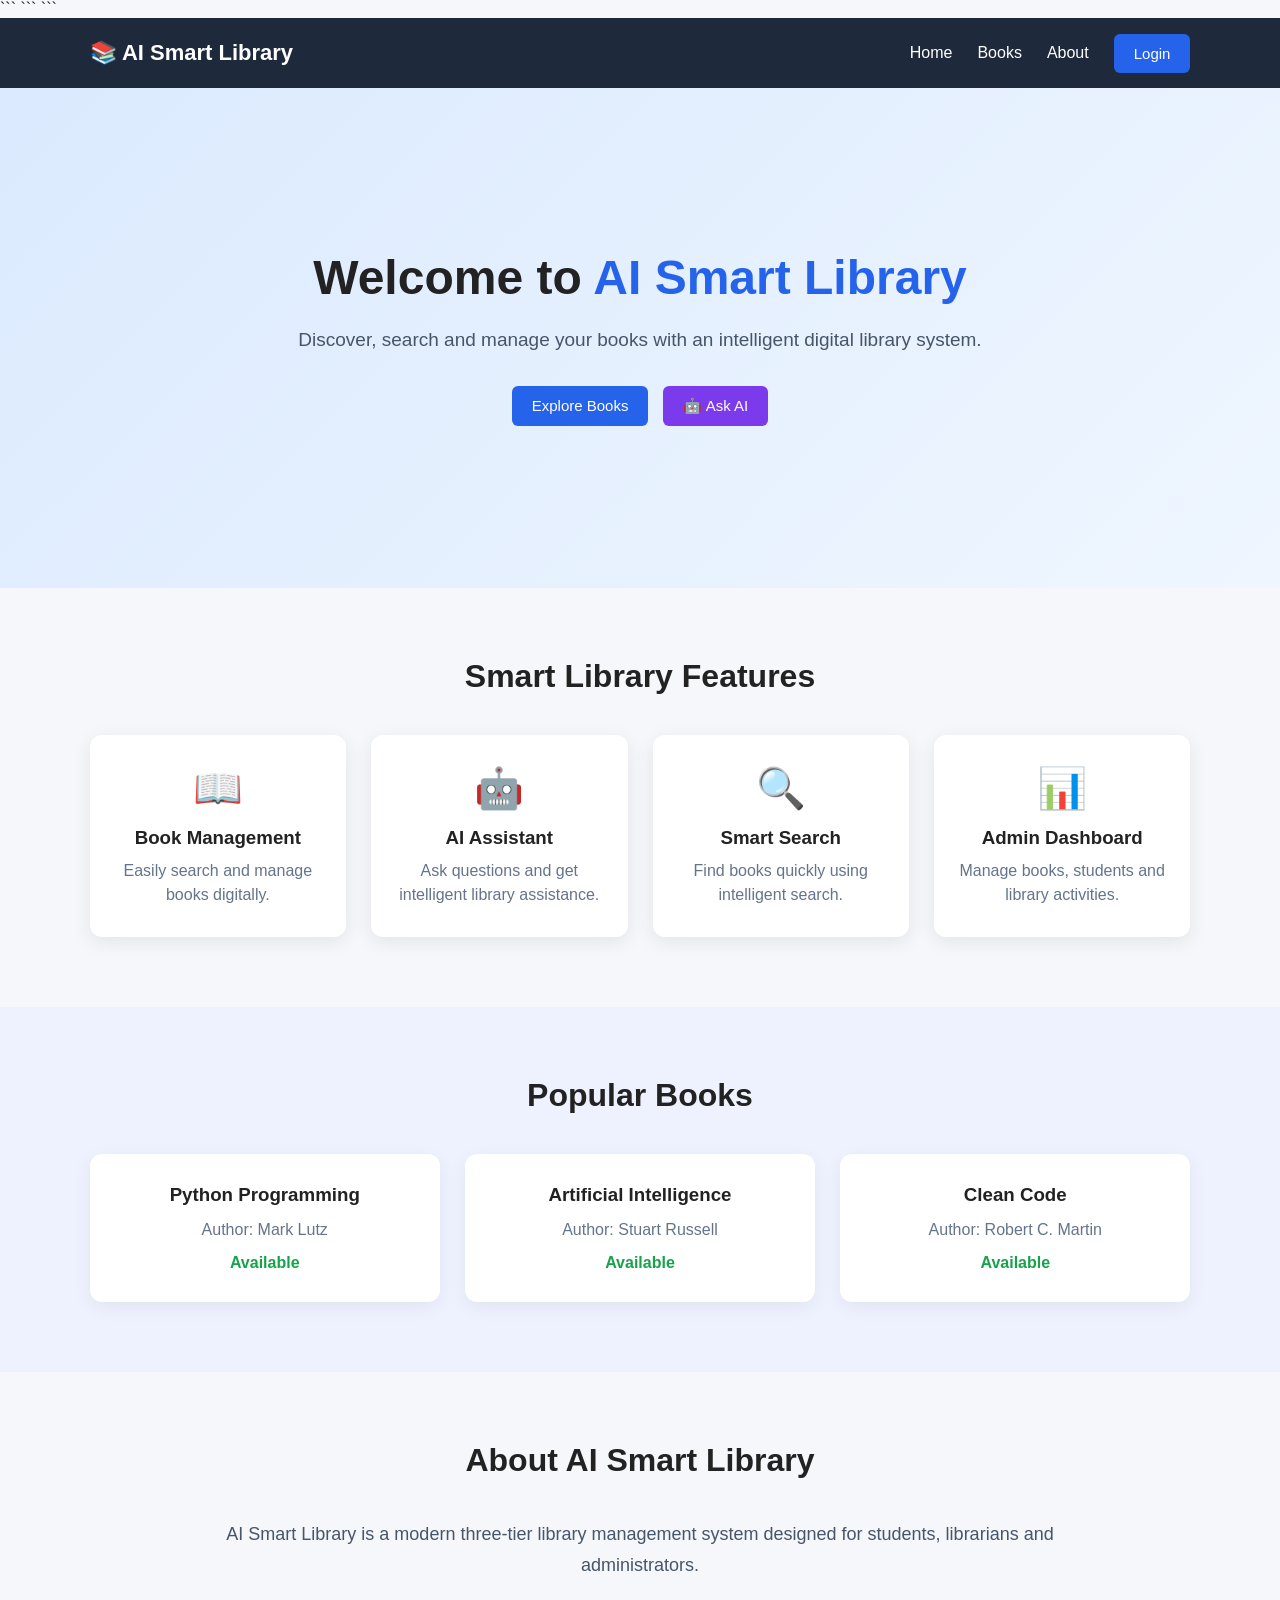
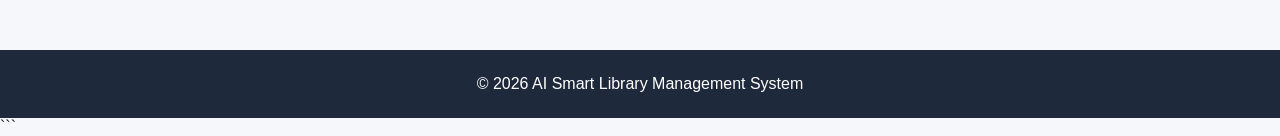
==== frontend/index.html @ b04b6ca3 "frontend code push first phase" ====
<!DOCTYPE html>

<html lang="en">
<head>
    <meta charset="UTF-8">
    <meta name="viewport" content="width=device-width, initial-scale=1.0">

```
<title>AI Smart Library</title>

<link rel="stylesheet" href="css/style.css">
```

</head>

<body>

```
<!-- Navigation -->
<header class="navbar">
    <div class="logo">
        📚 AI Smart Library
    </div>

    <nav>
        <a href="#home">Home</a>
        <a href="#books">Books</a>
        <a href="#about">About</a>
        <button onclick="openLogin()">Login</button>
    </nav>
</header>


<!-- Hero Section -->
<section id="home" class="hero">

    <div class="hero-content">

        <h1>
            Welcome to <span>AI Smart Library</span>
        </h1>

        <p>
            Discover, search and manage your books with
            an intelligent digital library system.
        </p>

        <div class="hero-buttons">
            <button onclick="exploreBooks()">
                Explore Books
            </button>

            <button class="ai-button" onclick="openChatbot()">
                🤖 Ask AI
            </button>
        </div>

    </div>

</section>


<!-- Features -->
<section class="features">

    <h2>Smart Library Features</h2>

    <div class="feature-container">

        <div class="feature-card">
            <div class="icon">📖</div>
            <h3>Book Management</h3>
            <p>
                Easily search and manage books digitally.
            </p>
        </div>

        <div class="feature-card">
            <div class="icon">🤖</div>
            <h3>AI Assistant</h3>
            <p>
                Ask questions and get intelligent library assistance.
            </p>
        </div>

        <div class="feature-card">
            <div class="icon">🔍</div>
            <h3>Smart Search</h3>
            <p>
                Find books quickly using intelligent search.
            </p>
        </div>

        <div class="feature-card">
            <div class="icon">📊</div>
            <h3>Admin Dashboard</h3>
            <p>
                Manage books, students and library activities.
            </p>
        </div>

    </div>

</section>


<!-- Books -->
<section id="books" class="books">

    <h2>Popular Books</h2>

    <div class="book-container">

        <div class="book-card">
            <h3>Python Programming</h3>
            <p>Author: Mark Lutz</p>
            <span>Available</span>
        </div>

        <div class="book-card">
            <h3>Artificial Intelligence</h3>
            <p>Author: Stuart Russell</p>
            <span>Available</span>
        </div>

        <div class="book-card">
            <h3>Clean Code</h3>
            <p>Author: Robert C. Martin</p>
            <span>Available</span>
        </div>

    </div>

</section>


<!-- About -->
<section id="about" class="about">

    <h2>About AI Smart Library</h2>

    <p>
        AI Smart Library is a modern three-tier library
        management system designed for students, librarians
        and administrators.
    </p>

</section>


<!-- Login Modal -->
<div id="loginModal" class="modal">

    <div class="modal-content">

        <span class="close" onclick="closeLogin()">×</span>

        <h2>Login</h2>

        <input
            type="email"
            placeholder="Email"
            id="email"
        >

        <input
            type="password"
            placeholder="Password"
            id="password"
        >

        <button onclick="login()">
            Login
        </button>

    </div>

</div>


<!-- AI Chatbot -->
<div id="chatbot" class="chatbot">

    <div class="chat-header">
        🤖 AI Library Assistant
        <span onclick="closeChatbot()">×</span>
    </div>

    <div id="chatMessages" class="chat-messages">

        <div class="bot-message">
            Hello! 👋 I'm your AI Library Assistant.
            How can I help you?
        </div>

    </div>

    <div class="chat-input">

        <input
            type="text"
            id="chatInput"
            placeholder="Ask something..."
        >

        <button onclick="sendMessage()">
            Send
        </button>

    </div>

</div>


<footer>
    <p>
        © 2026 AI Smart Library Management System
    </p>
</footer>


<script src="js/script.js"></script>
```

</body>
</html>
---- frontend/css/style.css ----
* {
  margin: 0;
  padding: 0;
  box-sizing: border-box;
  }

body {
font-family: Arial, sans-serif;
background: #f5f7fb;
color: #222;
}

/* ==============================
NAVBAR
============================== */

.navbar {
height: 70px;
display: flex;
justify-content: space-between;
align-items: center;
padding: 0 7%;
background: #1e293b;
color: white;
}

.logo {
font-size: 22px;
font-weight: bold;
}

.navbar nav {
display: flex;
align-items: center;
gap: 25px;
}

.navbar a {
color: white;
text-decoration: none;
transition: 0.3s;
}

.navbar a:hover {
color: #93c5fd;
}

/* ==============================
BUTTONS
============================== */

button {
border: none;
padding: 11px 20px;
border-radius: 6px;
cursor: pointer;
background: #2563eb;
color: white;
font-size: 15px;
transition: 0.3s;
}

button:hover {
opacity: 0.85;
transform: translateY(-1px);
}

/* ==============================
HERO SECTION
============================== */

.hero {
min-height: 500px;
display: flex;
justify-content: center;
align-items: center;
text-align: center;
padding: 50px;
background: linear-gradient(
135deg,
#dbeafe,
#eff6ff
);
}

.hero-content {
max-width: 800px;
}

.hero h1 {
font-size: 48px;
margin-bottom: 20px;
}

.hero h1 span {
color: #2563eb;
}

.hero p {
font-size: 19px;
line-height: 1.6;
margin-bottom: 30px;
color: #475569;
}

.hero-buttons {
display: flex;
justify-content: center;
gap: 15px;
}

.ai-button {
background: #7c3aed;
}

/* ==============================
FEATURES SECTION
============================== */

.features {
padding: 70px 7%;
text-align: center;
}

.features h2,
.books h2,
.about h2 {
font-size: 32px;
margin-bottom: 40px;
}

.feature-container {
display: grid;
grid-template-columns: repeat(4, 1fr);
gap: 25px;
}

.feature-card {
background: white;
padding: 30px 20px;
border-radius: 12px;
box-shadow: 0 5px 20px rgba(0, 0, 0, 0.08);
transition: 0.3s;
}

.feature-card:hover {
transform: translateY(-5px);
}

.icon {
font-size: 40px;
margin-bottom: 15px;
}

.feature-card h3 {
margin-bottom: 10px;
}

.feature-card p {
color: #64748b;
line-height: 1.5;
}

/* ==============================
BOOKS SECTION
============================== */

.books {
padding: 70px 7%;
text-align: center;
background: #eef2ff;
}

.book-container {
display: grid;
grid-template-columns: repeat(3, 1fr);
gap: 25px;
}

.book-card {
background: white;
padding: 30px;
border-radius: 12px;
box-shadow: 0 5px 20px rgba(0, 0, 0, 0.06);
transition: 0.3s;
}

.book-card:hover {
transform: translateY(-5px);
}

.book-card h3 {
margin-bottom: 10px;
}

.book-card p {
margin: 15px 0;
color: #64748b;
}

.book-card span {
color: #16a34a;
font-weight: bold;
}

/* ==============================
ABOUT SECTION
============================== */

.about {
padding: 70px 15%;
text-align: center;
}

.about p {
font-size: 18px;
line-height: 1.7;
color: #475569;
}

/* ==============================
LOGIN MODAL
============================== */

.modal {
display: none;
position: fixed;
inset: 0;
background: rgba(0, 0, 0, 0.6);
justify-content: center;
align-items: center;
z-index: 1000;
}

.modal-content {
width: 350px;
background: white;
padding: 35px;
border-radius: 12px;
text-align: center;
}

.modal-content h2 {
margin-bottom: 20px;
}

.modal-content input {
width: 100%;
padding: 12px;
margin: 10px 0;
border: 1px solid #ddd;
border-radius: 6px;
outline: none;
}

.modal-content input:focus {
border-color: #2563eb;
}

.modal-content button {
width: 100%;
margin-top: 10px;
}

.close {
float: right;
font-size: 25px;
cursor: pointer;
color: #555;
}

.close:hover {
color: #000;
}

/* ==============================
AI CHATBOT
============================== */

.chatbot {
display: none;
position: fixed;
right: 25px;
bottom: 25px;
width: 350px;
background: white;
border-radius: 12px;
box-shadow: 0 5px 30px rgba(0, 0, 0, 0.2);
overflow: hidden;
z-index: 2000;
}

.chat-header {
background: #7c3aed;
color: white;
padding: 15px;
display: flex;
justify-content: space-between;
align-items: center;
}

.chat-header span {
cursor: pointer;
font-size: 22px;
}

.chat-messages {
height: 300px;
padding: 15px;
overflow-y: auto;
}

.bot-message,
.user-message {
padding: 10px;
margin-bottom: 10px;
border-radius: 8px;
max-width: 85%;
}

.bot-message {
background: #ede9fe;
text-align: left;
}

.user-message {
background: #dbeafe;
text-align: right;
margin-left: auto;
}

.chat-input {
display: flex;
padding: 10px;
gap: 5px;
border-top: 1px solid #eee;
}

.chat-input input {
flex: 1;
padding: 10px;
border: 1px solid #ddd;
border-radius: 6px;
outline: none;
}

.chat-input input:focus {
border-color: #7c3aed;
}

.chat-input button {
padding: 10px 15px;
}

/* ==============================
FOOTER
============================== */

footer {
padding: 25px;
text-align: center;
background: #1e293b;
color: white;
}

/* ==============================
TABLET RESPONSIVE
============================== */

@media (max-width: 900px) {

```
.feature-container {
    grid-template-columns: repeat(2, 1fr);
}

.book-container {
    grid-template-columns: repeat(2, 1fr);
}

.hero h1 {
    font-size: 40px;
}
```

}

/* ==============================
MOBILE RESPONSIVE
============================== */

@media (max-width: 600px) {

```
.navbar {
    padding: 0 20px;
}

.navbar nav {
    gap: 10px;
}

.navbar nav a {
    display: none;
}

.hero {
    padding: 30px 20px;
}

.hero h1 {
    font-size: 35px;
}

.hero p {
    font-size: 16px;
}

.hero-buttons {
    flex-direction: column;
    align-items: center;
}

.hero-buttons button {
    width: 200px;
}

.feature-container {
    grid-template-columns: 1fr;
}

.book-container {
    grid-template-columns: 1fr;
}

.about {
    padding: 50px 25px;
}

.about p {
    font-size: 16px;
}

.chatbot {
    width: 90%;
    right: 5%;
    bottom: 15px;
}

.modal-content {
    width: 90%;
}
```

}
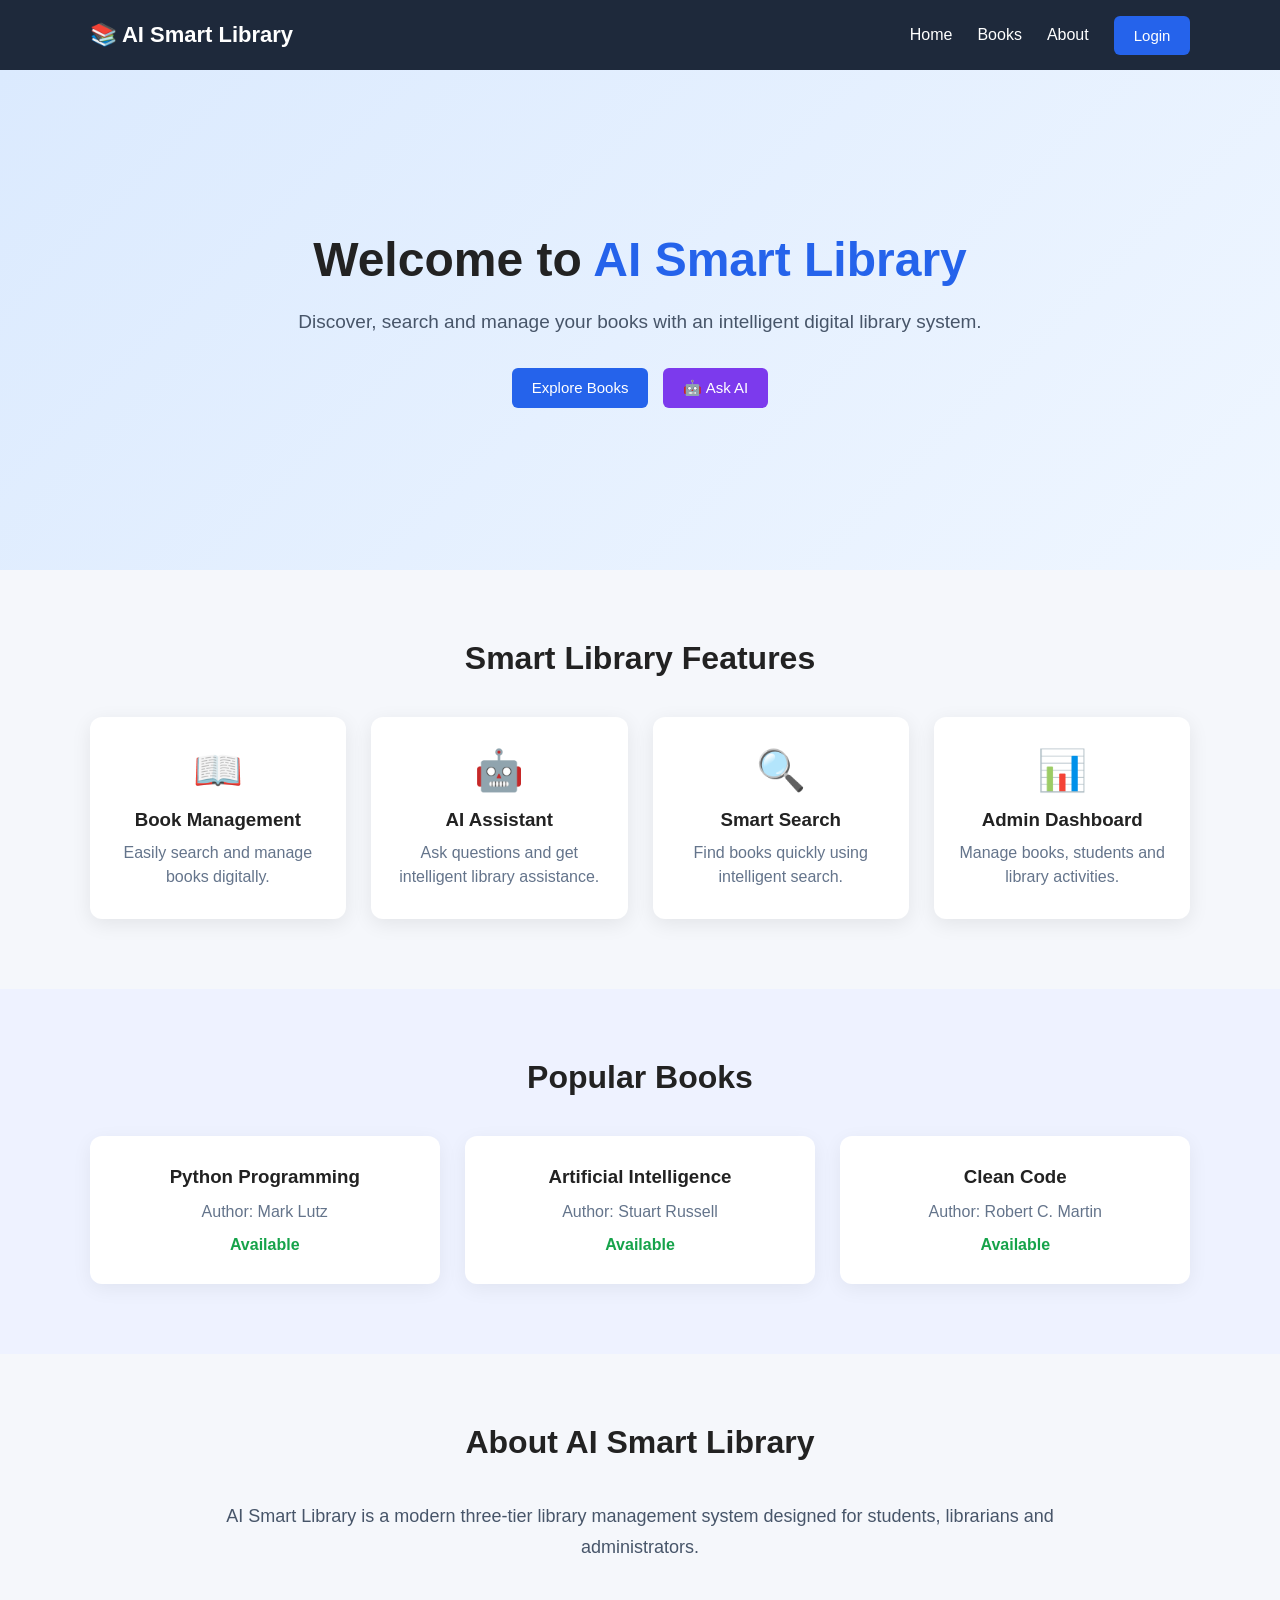
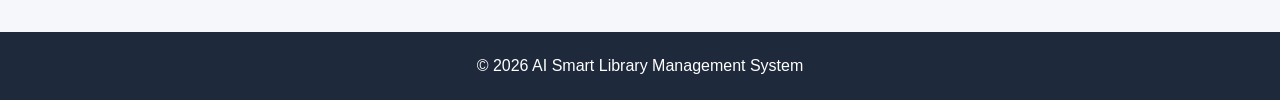
==== commit c04e24c9: "fix CI CD YAML indentation" ====
--- a/frontend/index.html
+++ b/frontend/index.html
@@ -5,17 +5,14 @@
     <meta charset="UTF-8">
     <meta name="viewport" content="width=device-width, initial-scale=1.0">
 
-```
 <title>AI Smart Library</title>
 
 <link rel="stylesheet" href="css/style.css">
-```
 
 </head>
 
 <body>
 
-```
 <!-- Navigation -->
 <header class="navbar">
     <div class="logo">
@@ -220,7 +217,6 @@
 
 
 <script src="js/script.js"></script>
-```
 
 </body>
 </html>
--- a/frontend/css/style.css
+++ b/frontend/css/style.css
@@ -369,7 +369,6 @@
 
 @media (max-width: 900px) {
 
-```
 .feature-container {
     grid-template-columns: repeat(2, 1fr);
 }
@@ -381,7 +380,6 @@
 .hero h1 {
     font-size: 40px;
 }
-```
 
 }
 
@@ -391,7 +389,6 @@
 
 @media (max-width: 600px) {
 
-```
 .navbar {
     padding: 0 20px;
 }
@@ -450,6 +447,5 @@
 .modal-content {
     width: 90%;
 }
-```
 
 }
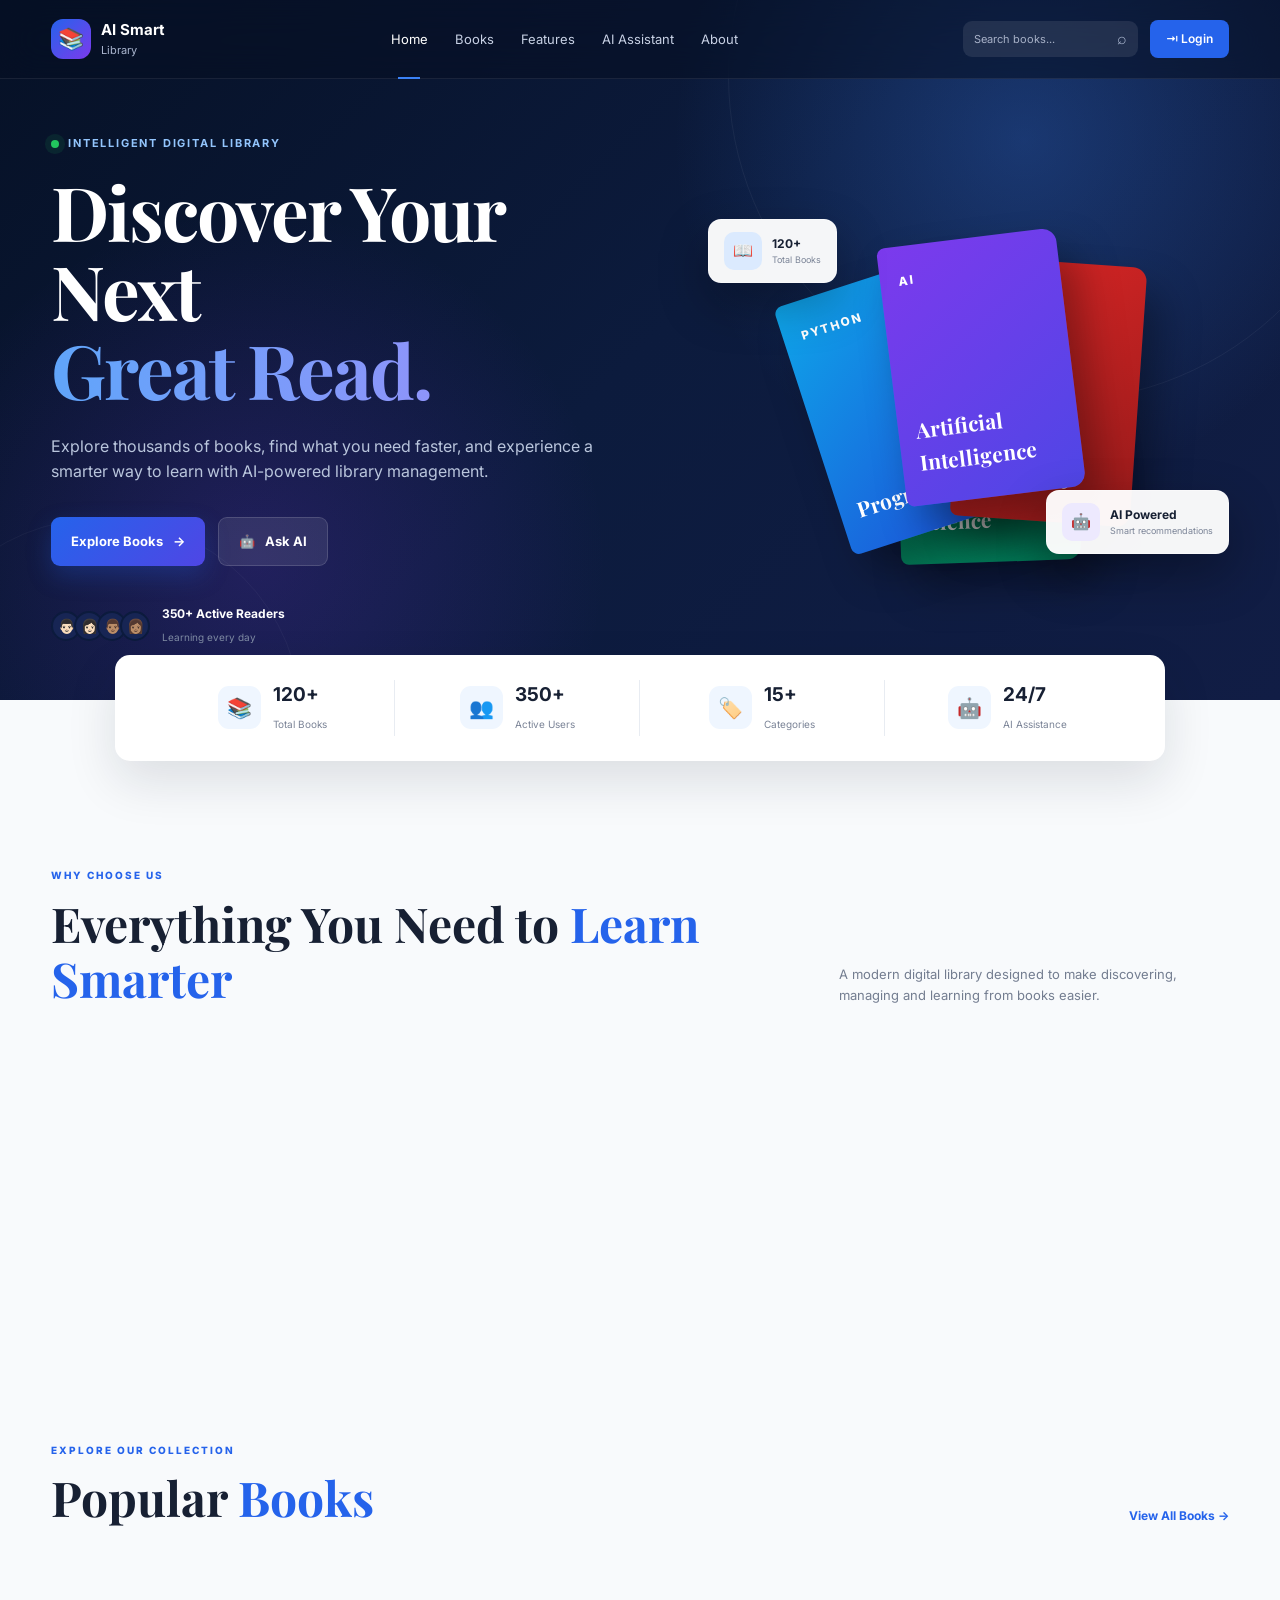
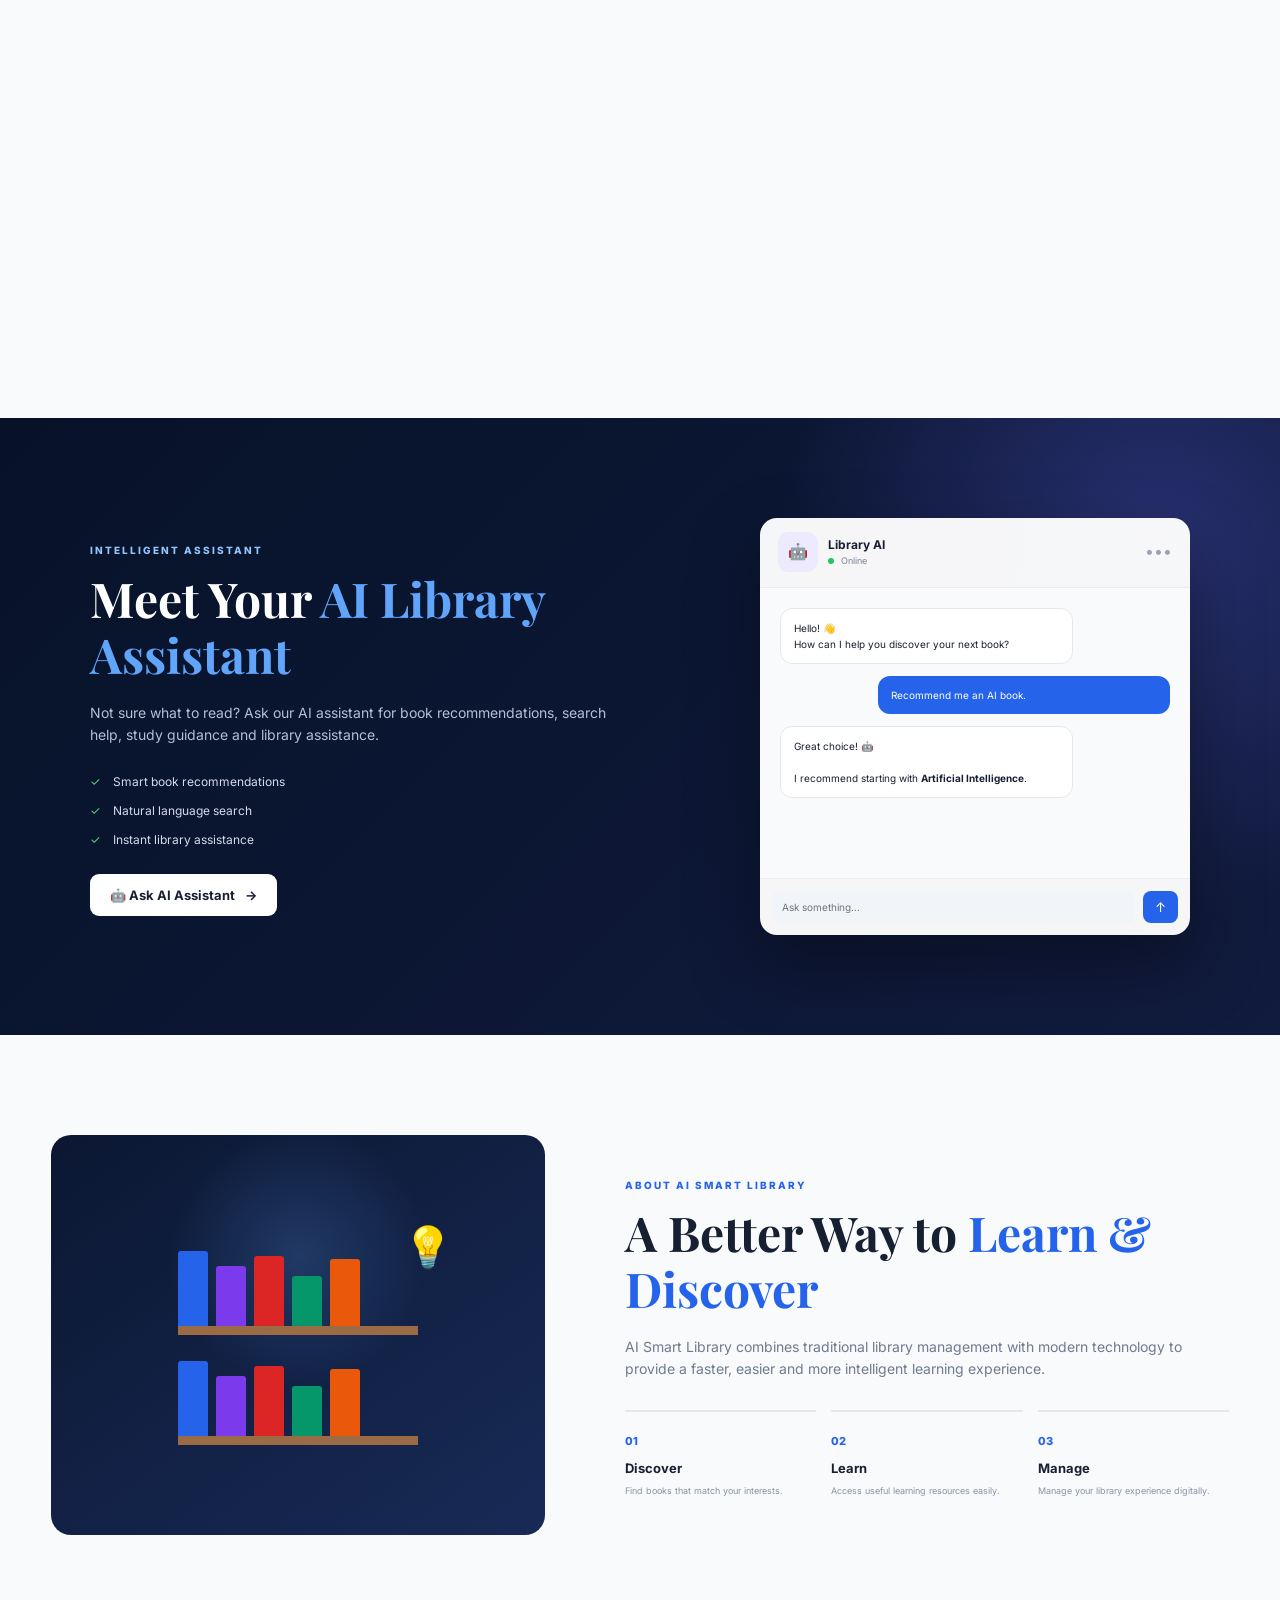
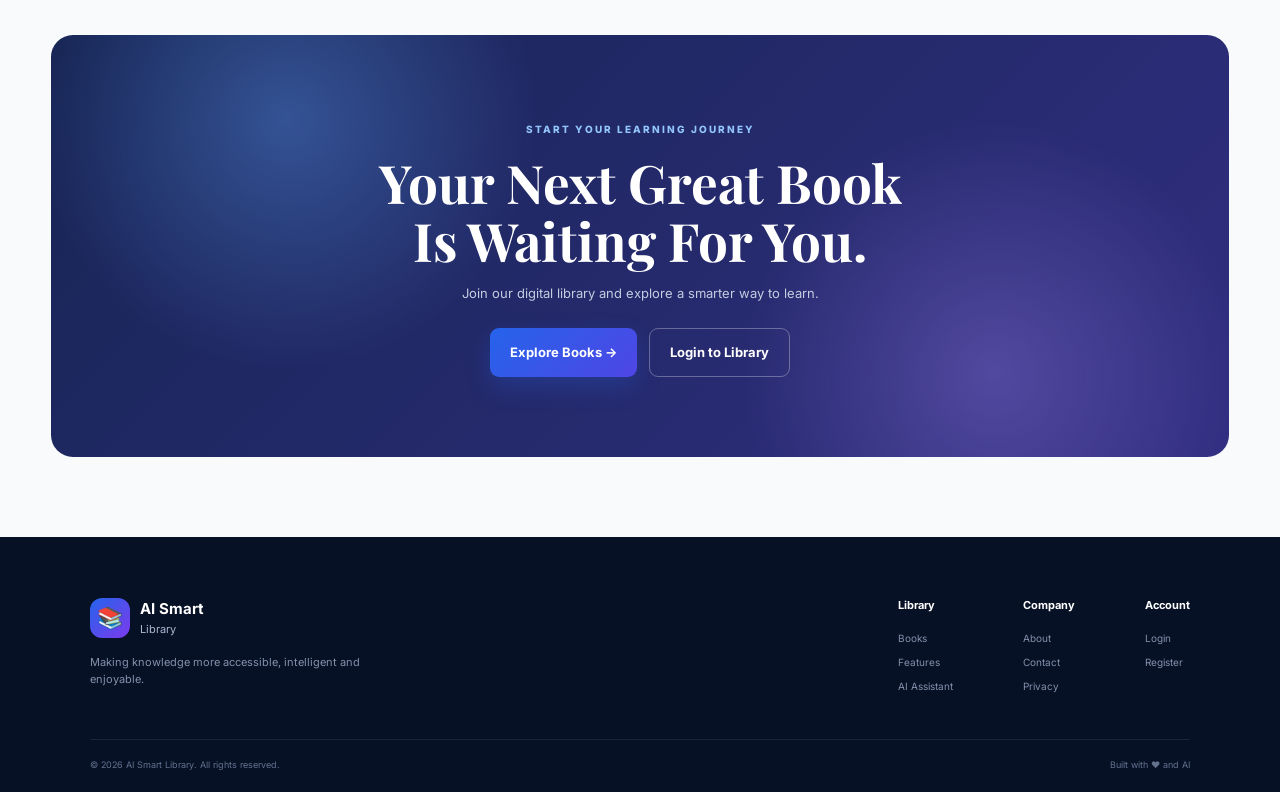
==== commit 16d9d6a8: "fix frontend routing and API proxy" ====
--- a/frontend/index.html
+++ b/frontend/index.html
@@ -1,55 +1,583 @@
 <!DOCTYPE html>
-
 <html lang="en">
 <head>
     <meta charset="UTF-8">
     <meta name="viewport" content="width=device-width, initial-scale=1.0">
 
-<title>AI Smart Library</title>
-
-<link rel="stylesheet" href="css/style.css">
-
+    <title>AI Smart Library</title>
+
+    <meta name="description"
+          content="AI Smart Library - Discover, search and manage books with an intelligent digital library system.">
+
+    <link rel="stylesheet" href="style.css">
+
+    <link rel="preconnect" href="https://fonts.googleapis.com">
+    <link rel="preconnect" href="https://fonts.gstatic.com" crossorigin>
+
+    <link href="https://fonts.googleapis.com/css2?family=Inter:wght@400;500;600;700;800&family=Playfair+Display:wght@600;700&display=swap"
+          rel="stylesheet">
 </head>
 
 <body>
 
-<!-- Navigation -->
+<!-- ================= NAVBAR ================= -->
+
 <header class="navbar">
-    <div class="logo">
-        📚 AI Smart Library
-    </div>
-
-    <nav>
-        <a href="#home">Home</a>
-        <a href="#books">Books</a>
-        <a href="#about">About</a>
-        <button onclick="openLogin()">Login</button>
-    </nav>
+    <div class="nav-container">
+
+        <a href="#" class="logo">
+            <span class="logo-icon">📚</span>
+            <span>
+                <strong>AI Smart</strong>
+                <small>Library</small>
+            </span>
+        </a>
+
+        <nav class="nav-links">
+            <a href="#home" class="active">Home</a>
+            <a href="books.html">Books</a>
+            <a href="#features">Features</a>
+            <a href="#ai">AI Assistant</a>
+            <a href="#about">About</a>
+        </nav>
+
+        <div class="nav-actions">
+            <div class="nav-search">
+                <input
+                    type="text"
+                    id="navSearch"
+                    placeholder="Search books..."
+                >
+                <span>⌕</span>
+            </div>
+
+            <a href="/login.html" class="login-btn">
+                <span>⇥</span>
+                Login
+            </a>
+        </div>
+
+        <button class="mobile-menu" id="mobileMenu">
+            ☰
+        </button>
+
+    </div>
 </header>
 
 
-<!-- Hero Section -->
-<section id="home" class="hero">
+<!-- ================= HERO ================= -->
+
+<section class="hero" id="home">
+
+    <div class="hero-overlay"></div>
 
     <div class="hero-content">
 
-        <h1>
-            Welcome to <span>AI Smart Library</span>
-        </h1>
+        <div class="hero-text">
+
+            <div class="eyebrow">
+                <span class="pulse"></span>
+                INTELLIGENT DIGITAL LIBRARY
+            </div>
+
+            <h1>
+                Discover Your Next
+                <span>Great Read.</span>
+            </h1>
+
+            <p>
+                Explore thousands of books, find what you need faster,
+                and experience a smarter way to learn with AI-powered
+                library management.
+            </p>
+
+            <div class="hero-buttons">
+
+                <a href="books.html" class="primary-btn">
+                    Explore Books
+                    <span>→</span>
+                </a>
+
+                <a href="#ai" class="secondary-btn">
+                    <span>🤖</span>
+                    Ask AI
+                </a>
+
+            </div>
+
+            <div class="hero-trust">
+                <div class="avatars">
+                    <span>👨🏻</span>
+                    <span>👩🏻</span>
+                    <span>👨🏽</span>
+                    <span>👩🏽</span>
+                </div>
+
+                <div>
+                    <strong>350+ Active Readers</strong>
+                    <small>Learning every day</small>
+                </div>
+            </div>
+
+        </div>
+
+
+        <!-- HERO BOOK CARD -->
+
+        <div class="hero-book">
+
+            <div class="floating-card top-card">
+                <span class="float-icon blue">📖</span>
+                <div>
+                    <strong>120+</strong>
+                    <small>Total Books</small>
+                </div>
+            </div>
+
+            <div class="book-stack">
+
+                <div class="book book-one">
+                    <span>PYTHON</span>
+                    <strong>Programming</strong>
+                </div>
+
+                <div class="book book-two">
+                    <span>AI</span>
+                    <strong>Artificial<br>Intelligence</strong>
+                </div>
+
+                <div class="book book-three">
+                    <span>JAVA</span>
+                    <strong>Complete<br>Reference</strong>
+                </div>
+
+                <div class="book book-four">
+                    <span>DATA</span>
+                    <strong>Science</strong>
+                </div>
+
+            </div>
+
+            <div class="floating-card bottom-card">
+                <span class="float-icon purple">🤖</span>
+                <div>
+                    <strong>AI Powered</strong>
+                    <small>Smart recommendations</small>
+                </div>
+            </div>
+
+        </div>
+
+    </div>
+
+</section>
+
+
+<!-- ================= STATS ================= -->
+
+<section class="stats">
+
+    <div class="stats-container">
+
+        <div class="stat">
+            <span class="stat-icon">📚</span>
+            <div>
+                <strong>120+</strong>
+                <small>Total Books</small>
+            </div>
+        </div>
+
+        <div class="stat">
+            <span class="stat-icon">👥</span>
+            <div>
+                <strong>350+</strong>
+                <small>Active Users</small>
+            </div>
+        </div>
+
+        <div class="stat">
+            <span class="stat-icon">🏷️</span>
+            <div>
+                <strong>15+</strong>
+                <small>Categories</small>
+            </div>
+        </div>
+
+        <div class="stat">
+            <span class="stat-icon">🤖</span>
+            <div>
+                <strong>24/7</strong>
+                <small>AI Assistance</small>
+            </div>
+        </div>
+
+    </div>
+
+</section>
+
+
+<!-- ================= FEATURES ================= -->
+
+<section class="section" id="features">
+
+    <div class="section-heading">
+
+        <div>
+            <span class="section-label">WHY CHOOSE US</span>
+
+            <h2>
+                Everything You Need to
+                <span>Learn Smarter</span>
+            </h2>
+        </div>
 
         <p>
-            Discover, search and manage your books with
-            an intelligent digital library system.
+            A modern digital library designed to make discovering,
+            managing and learning from books easier.
         </p>
 
-        <div class="hero-buttons">
-            <button onclick="exploreBooks()">
-                Explore Books
+    </div>
+
+
+    <div class="features-grid">
+
+        <div class="feature-card">
+
+            <div class="feature-icon blue-gradient">
+                📚
+            </div>
+
+            <h3>Digital Collection</h3>
+
+            <p>
+                Access a growing collection of books from different
+                subjects and categories.
+            </p>
+
+            <a href="books.html">Explore collection →</a>
+
+        </div>
+
+
+        <div class="feature-card featured">
+
+            <div class="feature-icon purple-gradient">
+                🔎
+            </div>
+
+            <h3>Smart Search</h3>
+
+            <p>
+                Quickly find books using intelligent search and
+                category-based filtering.
+            </p>
+
+            <a href="books.html">Search books →</a>
+
+        </div>
+
+
+        <div class="feature-card">
+
+            <div class="feature-icon orange-gradient">
+                📊
+            </div>
+
+            <h3>Easy Management</h3>
+
+            <p>
+                Manage books, users, issues and returns from a
+                simple dashboard.
+            </p>
+
+            <a href="/login.html">Open dashboard →</a>
+
+        </div>
+
+
+        <div class="feature-card">
+
+            <div class="feature-icon green-gradient">
+                🔐
+            </div>
+
+            <h3>Secure & Reliable</h3>
+
+            <p>
+                Keep your library information organized with secure
+                user access and management.
+            </p>
+
+            <a href="#about">Learn more →</a>
+
+        </div>
+
+    </div>
+
+</section>
+
+
+<!-- ================= POPULAR BOOKS ================= -->
+
+<section class="section books-section" id="books">
+
+    <div class="section-heading">
+
+        <div>
+            <span class="section-label">EXPLORE OUR COLLECTION</span>
+
+            <h2>
+                Popular <span>Books</span>
+            </h2>
+        </div>
+
+        <a href="books.html" class="view-all">
+            View All Books →
+        </a>
+
+    </div>
+
+
+    <div class="books-grid">
+
+
+        <article class="book-card">
+
+            <div class="book-cover python-cover">
+                <small>PROGRAMMING</small>
+                <strong>PYTHON</strong>
+                <span>Crash Course</span>
+            </div>
+
+            <div class="book-info">
+
+                <span class="category">Programming</span>
+
+                <h3>Python Crash Course</h3>
+
+                <p>Eric Matthes</p>
+
+                <div class="book-bottom">
+                    <span class="available">● Available</span>
+                    <button>View</button>
+                </div>
+
+            </div>
+
+        </article>
+
+
+        <article class="book-card">
+
+            <div class="book-cover c-cover">
+                <small>PROGRAMMING</small>
+                <strong>C</strong>
+                <span>Let's C</span>
+            </div>
+
+            <div class="book-info">
+
+                <span class="category">Programming</span>
+
+                <h3>Let's C</h3>
+
+                <p>Yashavant Kanetkar</p>
+
+                <div class="book-bottom">
+                    <span class="available">● Available</span>
+                    <button>View</button>
+                </div>
+
+            </div>
+
+        </article>
+
+
+        <article class="book-card">
+
+            <div class="book-cover java-cover">
+                <small>PROGRAMMING</small>
+                <strong>JAVA</strong>
+                <span>Complete Reference</span>
+            </div>
+
+            <div class="book-info">
+
+                <span class="category">Programming</span>
+
+                <h3>Java: Complete Reference</h3>
+
+                <p>Herbert Schildt</p>
+
+                <div class="book-bottom">
+                    <span class="available">● Available</span>
+                    <button>View</button>
+                </div>
+
+            </div>
+
+        </article>
+
+
+        <article class="book-card">
+
+            <div class="book-cover os-cover">
+                <small>COMPUTER SCIENCE</small>
+                <strong>OS</strong>
+                <span>Operating System</span>
+            </div>
+
+            <div class="book-info">
+
+                <span class="category">Computer Science</span>
+
+                <h3>Operating System</h3>
+
+                <p>Abraham Silberschatz</p>
+
+                <div class="book-bottom">
+                    <span class="available">● Available</span>
+                    <button>View</button>
+                </div>
+
+            </div>
+
+        </article>
+
+
+        <article class="book-card">
+
+            <div class="book-cover ai-cover">
+                <small>ARTIFICIAL INTELLIGENCE</small>
+                <strong>AI</strong>
+                <span>Intelligence</span>
+            </div>
+
+            <div class="book-info">
+
+                <span class="category">AI</span>
+
+                <h3>Artificial Intelligence</h3>
+
+                <p>Stuart Russell</p>
+
+                <div class="book-bottom">
+                    <span class="available">● Available</span>
+                    <button>View</button>
+                </div>
+
+            </div>
+
+        </article>
+
+    </div>
+
+</section>
+
+
+<!-- ================= AI SECTION ================= -->
+
+<section class="ai-section" id="ai">
+
+    <div class="ai-container">
+
+        <div class="ai-content">
+
+            <span class="section-label light-label">
+                INTELLIGENT ASSISTANT
+            </span>
+
+            <h2>
+                Meet Your
+                <span>AI Library Assistant</span>
+            </h2>
+
+            <p>
+                Not sure what to read? Ask our AI assistant for
+                book recommendations, search help, study guidance
+                and library assistance.
+            </p>
+
+            <div class="ai-features">
+
+                <div>
+                    <span>✓</span>
+                    Smart book recommendations
+                </div>
+
+                <div>
+                    <span>✓</span>
+                    Natural language search
+                </div>
+
+                <div>
+                    <span>✓</span>
+                    Instant library assistance
+                </div>
+
+            </div>
+
+            <button class="ai-btn" onclick="openAI()">
+                🤖 Ask AI Assistant
+                <span>→</span>
             </button>
 
-            <button class="ai-button" onclick="openChatbot()">
-                🤖 Ask AI
-            </button>
+        </div>
+
+
+        <div class="ai-chat">
+
+            <div class="chat-header">
+                <div class="ai-avatar">🤖</div>
+
+                <div>
+                    <strong>Library AI</strong>
+                    <small>
+                        <span class="online-dot"></span>
+                        Online
+                    </small>
+                </div>
+
+                <span class="more">•••</span>
+            </div>
+
+
+            <div class="chat-body">
+
+                <div class="message bot">
+                    Hello! 👋
+                    <br>
+                    How can I help you discover your next book?
+                </div>
+
+                <div class="message user">
+                    Recommend me an AI book.
+                </div>
+
+                <div class="message bot">
+                    Great choice! 🤖
+                    <br><br>
+                    I recommend starting with
+                    <strong>Artificial Intelligence</strong>.
+                </div>
+
+            </div>
+
+
+            <div class="chat-input">
+
+                <input
+                    type="text"
+                    id="aiInput"
+                    placeholder="Ask something..."
+                >
+
+                <button onclick="sendMessage()">
+                    ↑
+                </button>
+
+            </div>
+
         </div>
 
     </div>
@@ -57,166 +585,188 @@
 </section>
 
 
-<!-- Features -->
-<section class="features">
-
-    <h2>Smart Library Features</h2>
-
-    <div class="feature-container">
-
-        <div class="feature-card">
-            <div class="icon">📖</div>
-            <h3>Book Management</h3>
+<!-- ================= ABOUT ================= -->
+
+<section class="section about-section" id="about">
+
+    <div class="about-grid">
+
+        <div class="about-image">
+
+            <div class="library-illustration">
+
+                <div class="shelf shelf-one">
+                    <span></span>
+                    <span></span>
+                    <span></span>
+                    <span></span>
+                    <span></span>
+                </div>
+
+                <div class="shelf shelf-two">
+                    <span></span>
+                    <span></span>
+                    <span></span>
+                    <span></span>
+                    <span></span>
+                </div>
+
+                <div class="lamp">💡</div>
+
+            </div>
+
+        </div>
+
+
+        <div class="about-content">
+
+            <span class="section-label">
+                ABOUT AI SMART LIBRARY
+            </span>
+
+            <h2>
+                A Better Way to
+                <span>Learn & Discover</span>
+            </h2>
+
             <p>
-                Easily search and manage books digitally.
+                AI Smart Library combines traditional library
+                management with modern technology to provide a
+                faster, easier and more intelligent learning experience.
             </p>
-        </div>
-
-        <div class="feature-card">
-            <div class="icon">🤖</div>
-            <h3>AI Assistant</h3>
+
+            <div class="about-points">
+
+                <div>
+                    <span>01</span>
+                    <strong>Discover</strong>
+                    <p>Find books that match your interests.</p>
+                </div>
+
+                <div>
+                    <span>02</span>
+                    <strong>Learn</strong>
+                    <p>Access useful learning resources easily.</p>
+                </div>
+
+                <div>
+                    <span>03</span>
+                    <strong>Manage</strong>
+                    <p>Manage your library experience digitally.</p>
+                </div>
+
+            </div>
+
+        </div>
+
+    </div>
+
+</section>
+
+
+<!-- ================= CTA ================= -->
+
+<section class="cta">
+
+    <div class="cta-content">
+
+        <span>START YOUR LEARNING JOURNEY</span>
+
+        <h2>
+            Your Next Great Book
+            <br>
+            Is Waiting For You.
+        </h2>
+
+        <p>
+            Join our digital library and explore a smarter
+            way to learn.
+        </p>
+
+        <div class="cta-buttons">
+
+            <a href="books.html" class="primary-btn">
+                Explore Books →
+            </a>
+
+            <a href="/login.html" class="outline-btn">
+                Login to Library
+            </a>
+
+        </div>
+
+    </div>
+
+</section>
+
+
+<!-- ================= FOOTER ================= -->
+
+<footer>
+
+    <div class="footer-container">
+
+        <div class="footer-brand">
+
+            <a href="#" class="logo footer-logo">
+                <span class="logo-icon">📚</span>
+                <span>
+                    <strong>AI Smart</strong>
+                    <small>Library</small>
+                </span>
+            </a>
+
             <p>
-                Ask questions and get intelligent library assistance.
+                Making knowledge more accessible,
+                intelligent and enjoyable.
             </p>
-        </div>
-
-        <div class="feature-card">
-            <div class="icon">🔍</div>
-            <h3>Smart Search</h3>
-            <p>
-                Find books quickly using intelligent search.
-            </p>
-        </div>
-
-        <div class="feature-card">
-            <div class="icon">📊</div>
-            <h3>Admin Dashboard</h3>
-            <p>
-                Manage books, students and library activities.
-            </p>
-        </div>
-
-    </div>
-
-</section>
-
-
-<!-- Books -->
-<section id="books" class="books">
-
-    <h2>Popular Books</h2>
-
-    <div class="book-container">
-
-        <div class="book-card">
-            <h3>Python Programming</h3>
-            <p>Author: Mark Lutz</p>
-            <span>Available</span>
-        </div>
-
-        <div class="book-card">
-            <h3>Artificial Intelligence</h3>
-            <p>Author: Stuart Russell</p>
-            <span>Available</span>
-        </div>
-
-        <div class="book-card">
-            <h3>Clean Code</h3>
-            <p>Author: Robert C. Martin</p>
-            <span>Available</span>
-        </div>
-
-    </div>
-
-</section>
-
-
-<!-- About -->
-<section id="about" class="about">
-
-    <h2>About AI Smart Library</h2>
-
-    <p>
-        AI Smart Library is a modern three-tier library
-        management system designed for students, librarians
-        and administrators.
-    </p>
-
-</section>
-
-
-<!-- Login Modal -->
-<div id="loginModal" class="modal">
-
-    <div class="modal-content">
-
-        <span class="close" onclick="closeLogin()">×</span>
-
-        <h2>Login</h2>
-
-        <input
-            type="email"
-            placeholder="Email"
-            id="email"
-        >
-
-        <input
-            type="password"
-            placeholder="Password"
-            id="password"
-        >
-
-        <button onclick="login()">
-            Login
-        </button>
-
-    </div>
-
-</div>
-
-
-<!-- AI Chatbot -->
-<div id="chatbot" class="chatbot">
-
-    <div class="chat-header">
-        🤖 AI Library Assistant
-        <span onclick="closeChatbot()">×</span>
-    </div>
-
-    <div id="chatMessages" class="chat-messages">
-
-        <div class="bot-message">
-            Hello! 👋 I'm your AI Library Assistant.
-            How can I help you?
-        </div>
-
-    </div>
-
-    <div class="chat-input">
-
-        <input
-            type="text"
-            id="chatInput"
-            placeholder="Ask something..."
-        >
-
-        <button onclick="sendMessage()">
-            Send
-        </button>
-
-    </div>
-
-</div>
-
-
-<footer>
-    <p>
-        © 2026 AI Smart Library Management System
-    </p>
+
+        </div>
+
+
+        <div class="footer-links">
+
+            <div>
+                <h4>Library</h4>
+                <a href="books.html">Books</a>
+                <a href="#features">Features</a>
+                <a href="#ai">AI Assistant</a>
+            </div>
+
+            <div>
+                <h4>Company</h4>
+                <a href="#about">About</a>
+                <a href="#">Contact</a>
+                <a href="#">Privacy</a>
+            </div>
+
+            <div>
+                <h4>Account</h4>
+                <a href="/login.html">Login</a>
+                <a href="/register">Register</a>
+            </div>
+
+        </div>
+
+    </div>
+
+
+    <div class="footer-bottom">
+
+        <span>
+            © 2026 AI Smart Library. All rights reserved.
+        </span>
+
+        <span>
+            Built with ❤️ and AI
+        </span>
+
+    </div>
+
 </footer>
 
 
-<script src="js/script.js"></script>
+<script src="script.js"></script>
 
 </body>
 </html>
--- a/frontend/style.css
+++ b/frontend/style.css
@@ -0,0 +1,1294 @@
+* {
+    margin: 0;
+    padding: 0;
+    box-sizing: border-box;
+}
+
+html {
+    scroll-behavior: smooth;
+}
+
+body {
+    font-family: "Inter", sans-serif;
+    color: #172033;
+    background: #f8fafc;
+    line-height: 1.6;
+}
+
+a {
+    text-decoration: none;
+    color: inherit;
+}
+
+button,
+input {
+    font-family: inherit;
+}
+
+
+/* ================= NAVBAR ================= */
+
+.navbar {
+    position: absolute;
+    top: 0;
+    left: 0;
+    width: 100%;
+    z-index: 100;
+    background: rgba(7, 15, 36, 0.55);
+    backdrop-filter: blur(18px);
+    border-bottom: 1px solid rgba(255,255,255,0.08);
+}
+
+.nav-container {
+    width: min(1180px, 92%);
+    margin: auto;
+    height: 78px;
+    display: flex;
+    align-items: center;
+    justify-content: space-between;
+    gap: 30px;
+}
+
+.logo {
+    display: flex;
+    align-items: center;
+    gap: 10px;
+    color: white;
+}
+
+.logo-icon {
+    width: 40px;
+    height: 40px;
+    display: grid;
+    place-items: center;
+    border-radius: 12px;
+    background: linear-gradient(135deg, #2563eb, #7c3aed);
+    font-size: 21px;
+}
+
+.logo strong {
+    display: block;
+    font-size: 15px;
+}
+
+.logo small {
+    display: block;
+    color: #aab6cf;
+    font-size: 11px;
+}
+
+.nav-links {
+    display: flex;
+    gap: 27px;
+}
+
+.nav-links a {
+    color: #c8d1e5;
+    font-size: 13px;
+    transition: 0.3s;
+}
+
+.nav-links a:hover,
+.nav-links a.active {
+    color: white;
+}
+
+.nav-links a.active {
+    position: relative;
+}
+
+.nav-links a.active::after {
+    content: "";
+    position: absolute;
+    left: 0;
+    right: 0;
+    bottom: -30px;
+    margin: auto;
+    width: 22px;
+    height: 2px;
+    background: #3b82f6;
+}
+
+.nav-actions {
+    display: flex;
+    align-items: center;
+    gap: 12px;
+}
+
+.nav-search {
+    width: 175px;
+    height: 36px;
+    border-radius: 9px;
+    background: rgba(255,255,255,0.09);
+    display: flex;
+    align-items: center;
+    padding: 0 11px;
+}
+
+.nav-search input {
+    width: 100%;
+    border: none;
+    outline: none;
+    background: transparent;
+    color: white;
+    font-size: 11px;
+}
+
+.nav-search input::placeholder {
+    color: #a7b1c7;
+}
+
+.nav-search span {
+    color: #aab6cf;
+}
+
+.login-btn {
+    background: #2563eb;
+    color: white;
+    padding: 9px 16px;
+    border-radius: 8px;
+    font-size: 12px;
+    font-weight: 600;
+    transition: 0.3s;
+}
+
+.login-btn:hover {
+    background: #3b82f6;
+    transform: translateY(-2px);
+}
+
+.mobile-menu {
+    display: none;
+    border: none;
+    background: transparent;
+    color: white;
+    font-size: 25px;
+}
+
+
+/* ================= HERO ================= */
+
+.hero {
+    min-height: 700px;
+    position: relative;
+    overflow: hidden;
+    background:
+        radial-gradient(circle at 80% 20%, rgba(59,130,246,0.28), transparent 30%),
+        radial-gradient(circle at 20% 80%, rgba(124,58,237,0.20), transparent 30%),
+        linear-gradient(135deg, #061126 0%, #0c1b3d 50%, #111d45 100%);
+}
+
+.hero::before {
+    content: "";
+    position: absolute;
+    width: 650px;
+    height: 650px;
+    border-radius: 50%;
+    border: 1px solid rgba(255,255,255,0.05);
+    top: -250px;
+    right: -100px;
+}
+
+.hero::after {
+    content: "";
+    position: absolute;
+    width: 400px;
+    height: 400px;
+    border-radius: 50%;
+    border: 1px solid rgba(255,255,255,0.04);
+    bottom: -220px;
+    left: -100px;
+}
+
+.hero-content {
+    width: min(1180px, 92%);
+    min-height: 700px;
+    margin: auto;
+    display: grid;
+    grid-template-columns: 1.05fr 0.95fr;
+    align-items: center;
+    gap: 60px;
+    padding-top: 78px;
+    position: relative;
+    z-index: 2;
+}
+
+.hero-text {
+    color: white;
+}
+
+.eyebrow {
+    display: inline-flex;
+    align-items: center;
+    gap: 9px;
+    color: #93c5fd;
+    font-size: 11px;
+    font-weight: 700;
+    letter-spacing: 1.8px;
+    margin-bottom: 20px;
+}
+
+.pulse {
+    width: 8px;
+    height: 8px;
+    border-radius: 50%;
+    background: #22c55e;
+    box-shadow: 0 0 0 6px rgba(34,197,94,0.1);
+}
+
+.hero h1 {
+    max-width: 650px;
+    font-family: "Playfair Display", serif;
+    font-size: clamp(48px, 6vw, 75px);
+    line-height: 1.05;
+    letter-spacing: -2px;
+}
+
+.hero h1 span {
+    display: block;
+    background: linear-gradient(90deg, #60a5fa, #a78bfa);
+    -webkit-background-clip: text;
+    color: transparent;
+}
+
+.hero-text > p {
+    max-width: 570px;
+    color: #b9c5dc;
+    font-size: 16px;
+    margin: 25px 0 32px;
+}
+
+.hero-buttons {
+    display: flex;
+    gap: 13px;
+}
+
+.primary-btn,
+.secondary-btn,
+.outline-btn,
+.ai-btn {
+    display: inline-flex;
+    align-items: center;
+    justify-content: center;
+    gap: 10px;
+    border-radius: 9px;
+    padding: 13px 20px;
+    font-size: 13px;
+    font-weight: 700;
+    transition: 0.3s;
+}
+
+.primary-btn {
+    background: linear-gradient(135deg, #2563eb, #4f46e5);
+    color: white;
+    box-shadow: 0 10px 25px rgba(37,99,235,0.25);
+}
+
+.primary-btn:hover {
+    transform: translateY(-3px);
+    box-shadow: 0 15px 30px rgba(37,99,235,0.35);
+}
+
+.secondary-btn {
+    color: white;
+    background: rgba(255,255,255,0.09);
+    border: 1px solid rgba(255,255,255,0.14);
+}
+
+.secondary-btn:hover {
+    background: rgba(255,255,255,0.15);
+    transform: translateY(-3px);
+}
+
+.hero-trust {
+    display: flex;
+    align-items: center;
+    gap: 12px;
+    margin-top: 38px;
+}
+
+.avatars {
+    display: flex;
+}
+
+.avatars span {
+    width: 30px;
+    height: 30px;
+    border-radius: 50%;
+    display: grid;
+    place-items: center;
+    background: #172554;
+    border: 2px solid #0c1b3d;
+    margin-left: -7px;
+    font-size: 14px;
+}
+
+.avatars span:first-child {
+    margin-left: 0;
+}
+
+.hero-trust strong {
+    display: block;
+    font-size: 12px;
+}
+
+.hero-trust small {
+    color: #7f8ba4;
+    font-size: 10px;
+}
+
+
+/* ================= HERO BOOK ================= */
+
+.hero-book {
+    height: 470px;
+    position: relative;
+    display: flex;
+    align-items: center;
+    justify-content: center;
+}
+
+.book-stack {
+    width: 350px;
+    height: 300px;
+    position: relative;
+    transform: rotate(-5deg);
+}
+
+.book {
+    position: absolute;
+    width: 180px;
+    height: 260px;
+    border-radius: 8px 14px 14px 8px;
+    padding: 25px 18px;
+    display: flex;
+    flex-direction: column;
+    justify-content: space-between;
+    box-shadow: 15px 25px 40px rgba(0,0,0,0.35);
+    color: white;
+}
+
+.book span {
+    font-size: 12px;
+    font-weight: 800;
+    letter-spacing: 2px;
+}
+
+.book strong {
+    font-family: "Playfair Display", serif;
+    font-size: 21px;
+}
+
+.book-one {
+    left: 20px;
+    top: 30px;
+    background: linear-gradient(145deg, #0ea5e9, #1d4ed8);
+    transform: rotate(-13deg);
+    z-index: 2;
+}
+
+.book-two {
+    left: 105px;
+    top: 0;
+    background: linear-gradient(145deg, #7c3aed, #4f46e5);
+    transform: rotate(-2deg);
+    z-index: 4;
+}
+
+.book-three {
+    left: 170px;
+    top: 30px;
+    background: linear-gradient(145deg, #dc2626, #991b1b);
+    transform: rotate(9deg);
+    z-index: 3;
+}
+
+.book-four {
+    left: 105px;
+    top: 65px;
+    background: linear-gradient(145deg, #059669, #047857);
+    transform: rotate(3deg);
+    z-index: 1;
+}
+
+.floating-card {
+    position: absolute;
+    z-index: 10;
+    background: rgba(255,255,255,0.96);
+    border: 1px solid rgba(255,255,255,0.4);
+    box-shadow: 0 20px 50px rgba(0,0,0,0.3);
+    border-radius: 13px;
+    padding: 12px 15px;
+    display: flex;
+    align-items: center;
+    gap: 10px;
+    animation: floating 4s ease-in-out infinite;
+}
+
+.top-card {
+    top: 65px;
+    left: 10px;
+}
+
+.bottom-card {
+    right: 0;
+    bottom: 70px;
+    animation-delay: 1s;
+}
+
+.float-icon {
+    width: 38px;
+    height: 38px;
+    border-radius: 10px;
+    display: grid;
+    place-items: center;
+}
+
+.float-icon.blue {
+    background: #dbeafe;
+}
+
+.float-icon.purple {
+    background: #ede9fe;
+}
+
+.floating-card strong {
+    display: block;
+    font-size: 12px;
+    color: #172033;
+}
+
+.floating-card small {
+    display: block;
+    color: #7b8497;
+    font-size: 9px;
+}
+
+@keyframes floating {
+    0%, 100% {
+        transform: translateY(0);
+    }
+
+    50% {
+        transform: translateY(-10px);
+    }
+}
+
+
+/* ================= STATS ================= */
+
+.stats {
+    position: relative;
+    margin-top: -45px;
+    z-index: 10;
+}
+
+.stats-container {
+    width: min(1050px, 90%);
+    margin: auto;
+    background: white;
+    border-radius: 15px;
+    padding: 25px 35px;
+    display: grid;
+    grid-template-columns: repeat(4, 1fr);
+    box-shadow: 0 20px 50px rgba(15,23,42,0.12);
+}
+
+.stat {
+    display: flex;
+    align-items: center;
+    justify-content: center;
+    gap: 12px;
+    border-right: 1px solid #e8ecf2;
+}
+
+.stat:last-child {
+    border-right: none;
+}
+
+.stat-icon {
+    width: 43px;
+    height: 43px;
+    display: grid;
+    place-items: center;
+    border-radius: 11px;
+    background: #eff6ff;
+    font-size: 20px;
+}
+
+.stat strong {
+    display: block;
+    font-size: 19px;
+}
+
+.stat small {
+    color: #7b8497;
+    font-size: 10px;
+}
+
+
+/* ================= COMMON SECTION ================= */
+
+.section {
+    width: min(1180px, 92%);
+    margin: auto;
+    padding: 100px 0;
+}
+
+.section-heading {
+    display: flex;
+    justify-content: space-between;
+    align-items: end;
+    gap: 30px;
+    margin-bottom: 45px;
+}
+
+.section-label {
+    color: #2563eb;
+    font-size: 10px;
+    font-weight: 800;
+    letter-spacing: 2px;
+}
+
+.section-heading h2,
+.about-content h2 {
+    font-family: "Playfair Display", serif;
+    font-size: clamp(34px, 4vw, 48px);
+    line-height: 1.15;
+    margin-top: 9px;
+}
+
+.section-heading h2 span,
+.about-content h2 span {
+    color: #2563eb;
+}
+
+.section-heading > p {
+    max-width: 390px;
+    color: #737d90;
+    font-size: 13px;
+}
+
+
+/* ================= FEATURES ================= */
+
+.features-grid {
+    display: grid;
+    grid-template-columns: repeat(4, 1fr);
+    gap: 17px;
+}
+
+.feature-card {
+    background: white;
+    padding: 27px;
+    border-radius: 16px;
+    border: 1px solid #e9edf3;
+    transition: 0.35s;
+}
+
+.feature-card:hover {
+    transform: translateY(-8px);
+    box-shadow: 0 18px 40px rgba(15,23,42,0.1);
+}
+
+.feature-card.featured {
+    border-color: #c7d2fe;
+    box-shadow: 0 15px 35px rgba(79,70,229,0.08);
+}
+
+.feature-icon {
+    width: 50px;
+    height: 50px;
+    display: grid;
+    place-items: center;
+    border-radius: 13px;
+    font-size: 22px;
+    margin-bottom: 20px;
+}
+
+.blue-gradient {
+    background: #dbeafe;
+}
+
+.purple-gradient {
+    background: #ede9fe;
+}
+
+.orange-gradient {
+    background: #ffedd5;
+}
+
+.green-gradient {
+    background: #dcfce7;
+}
+
+.feature-card h3 {
+    font-size: 15px;
+    margin-bottom: 9px;
+}
+
+.feature-card p {
+    color: #7b8497;
+    font-size: 11px;
+    min-height: 70px;
+}
+
+.feature-card a {
+    color: #2563eb;
+    font-size: 11px;
+    font-weight: 700;
+}
+
+
+/* ================= BOOKS ================= */
+
+.books-section {
+    padding-top: 30px;
+}
+
+.view-all {
+    color: #2563eb;
+    font-size: 12px;
+    font-weight: 700;
+}
+
+.books-grid {
+    display: grid;
+    grid-template-columns: repeat(5, 1fr);
+    gap: 18px;
+}
+
+.book-card {
+    background: white;
+    border: 1px solid #e9edf3;
+    border-radius: 14px;
+    overflow: hidden;
+    transition: 0.35s;
+}
+
+.book-card:hover {
+    transform: translateY(-7px);
+    box-shadow: 0 15px 35px rgba(15,23,42,0.1);
+}
+
+.book-cover {
+    height: 210px;
+    padding: 20px 16px;
+    color: white;
+    display: flex;
+    flex-direction: column;
+    justify-content: space-between;
+}
+
+.book-cover small {
+    font-size: 8px;
+    letter-spacing: 1.5px;
+    opacity: 0.8;
+}
+
+.book-cover strong {
+    font-family: "Playfair Display", serif;
+    font-size: 35px;
+}
+
+.book-cover span {
+    font-size: 10px;
+    opacity: 0.9;
+}
+
+.python-cover {
+    background: linear-gradient(145deg, #0f766e, #164e63);
+}
+
+.c-cover {
+    background: linear-gradient(145deg, #1e3a8a, #172554);
+}
+
+.java-cover {
+    background: linear-gradient(145deg, #b91c1c, #7f1d1d);
+}
+
+.os-cover {
+    background: linear-gradient(145deg, #334155, #0f172a);
+}
+
+.ai-cover {
+    background: linear-gradient(145deg, #6d28d9, #312e81);
+}
+
+.book-info {
+    padding: 15px;
+}
+
+.category {
+    font-size: 8px;
+    color: #2563eb;
+    background: #eff6ff;
+    padding: 4px 7px;
+    border-radius: 5px;
+}
+
+.book-info h3 {
+    font-size: 12px;
+    margin: 10px 0 3px;
+}
+
+.book-info p {
+    font-size: 9px;
+    color: #8a93a5;
+}
+
+.book-bottom {
+    display: flex;
+    justify-content: space-between;
+    align-items: center;
+    margin-top: 13px;
+}
+
+.available {
+    font-size: 8px;
+    color: #16a34a;
+}
+
+.book-bottom button {
+    border: none;
+    background: #eff6ff;
+    color: #2563eb;
+    padding: 5px 9px;
+    border-radius: 5px;
+    font-size: 8px;
+    cursor: pointer;
+}
+
+
+/* ================= AI ================= */
+
+.ai-section {
+    background:
+        radial-gradient(circle at 90% 20%, rgba(99,102,241,0.3), transparent 30%),
+        linear-gradient(135deg, #071229, #111b3e);
+    color: white;
+    padding: 100px 0;
+    overflow: hidden;
+}
+
+.ai-container {
+    width: min(1100px, 90%);
+    margin: auto;
+    display: grid;
+    grid-template-columns: 1fr 430px;
+    align-items: center;
+    gap: 80px;
+}
+
+.light-label {
+    color: #93c5fd;
+}
+
+.ai-content h2 {
+    font-family: "Playfair Display", serif;
+    font-size: 48px;
+    line-height: 1.15;
+    margin: 10px 0 20px;
+}
+
+.ai-content h2 span {
+    color: #60a5fa;
+}
+
+.ai-content > p {
+    color: #b4bfd4;
+    font-size: 14px;
+    max-width: 520px;
+}
+
+.ai-features {
+    margin: 25px 0;
+}
+
+.ai-features div {
+    color: #d4dbea;
+    font-size: 12px;
+    margin: 10px 0;
+}
+
+.ai-features span {
+    color: #4ade80;
+    margin-right: 9px;
+}
+
+.ai-btn {
+    border: none;
+    background: white;
+    color: #172033;
+    cursor: pointer;
+}
+
+.ai-btn:hover {
+    transform: translateY(-3px);
+}
+
+
+/* ================= CHAT ================= */
+
+.ai-chat {
+    background: rgba(255,255,255,0.96);
+    border-radius: 17px;
+    overflow: hidden;
+    box-shadow: 0 30px 70px rgba(0,0,0,0.35);
+    color: #172033;
+}
+
+.chat-header {
+    height: 70px;
+    display: flex;
+    align-items: center;
+    gap: 10px;
+    padding: 0 18px;
+    border-bottom: 1px solid #e9edf3;
+}
+
+.ai-avatar {
+    width: 40px;
+    height: 40px;
+    border-radius: 11px;
+    display: grid;
+    place-items: center;
+    background: #ede9fe;
+}
+
+.chat-header strong {
+    display: block;
+    font-size: 12px;
+}
+
+.chat-header small {
+    display: block;
+    color: #7b8497;
+    font-size: 9px;
+}
+
+.online-dot {
+    display: inline-block;
+    width: 6px;
+    height: 6px;
+    border-radius: 50%;
+    background: #22c55e;
+    margin-right: 4px;
+}
+
+.more {
+    margin-left: auto;
+    color: #9ca3af;
+}
+
+.chat-body {
+    padding: 20px;
+    min-height: 290px;
+    background: #f8fafc;
+}
+
+.message {
+    max-width: 75%;
+    padding: 11px 13px;
+    border-radius: 12px;
+    font-size: 10px;
+    margin-bottom: 12px;
+}
+
+.message.bot {
+    background: white;
+    border: 1px solid #e5e7eb;
+}
+
+.message.user {
+    margin-left: auto;
+    background: #2563eb;
+    color: white;
+}
+
+.chat-input {
+    display: flex;
+    gap: 8px;
+    padding: 12px;
+    border-top: 1px solid #e9edf3;
+}
+
+.chat-input input {
+    flex: 1;
+    border: none;
+    outline: none;
+    background: #f1f5f9;
+    border-radius: 8px;
+    padding: 10px;
+    font-size: 10px;
+}
+
+.chat-input button {
+    width: 35px;
+    border: none;
+    border-radius: 8px;
+    background: #2563eb;
+    color: white;
+    cursor: pointer;
+}
+
+
+/* ================= ABOUT ================= */
+
+.about-grid {
+    display: grid;
+    grid-template-columns: 0.9fr 1.1fr;
+    align-items: center;
+    gap: 80px;
+}
+
+.about-image {
+    height: 400px;
+    border-radius: 20px;
+    background:
+        radial-gradient(circle at 50% 30%, rgba(96,165,250,0.2), transparent 35%),
+        linear-gradient(145deg, #0b1732, #182a56);
+    display: grid;
+    place-items: center;
+    overflow: hidden;
+}
+
+.library-illustration {
+    width: 300px;
+    height: 270px;
+    position: relative;
+}
+
+.shelf {
+    position: absolute;
+    left: 30px;
+    width: 240px;
+    height: 90px;
+    border-bottom: 9px solid #9a6b45;
+    display: flex;
+    align-items: end;
+    gap: 8px;
+}
+
+.shelf-one {
+    top: 45px;
+}
+
+.shelf-two {
+    top: 155px;
+}
+
+.shelf span {
+    display: block;
+    width: 30px;
+    height: 75px;
+    border-radius: 3px 3px 0 0;
+    background: #2563eb;
+}
+
+.shelf span:nth-child(2) {
+    height: 60px;
+    background: #7c3aed;
+}
+
+.shelf span:nth-child(3) {
+    height: 70px;
+    background: #dc2626;
+}
+
+.shelf span:nth-child(4) {
+    height: 50px;
+    background: #059669;
+}
+
+.shelf span:nth-child(5) {
+    height: 67px;
+    background: #ea580c;
+}
+
+.lamp {
+    position: absolute;
+    right: -5px;
+    top: 15px;
+    font-size: 40px;
+}
+
+.about-content > p {
+    color: #707b8e;
+    font-size: 14px;
+    margin: 20px 0 30px;
+}
+
+.about-points {
+    display: grid;
+    grid-template-columns: repeat(3, 1fr);
+    gap: 15px;
+}
+
+.about-points > div {
+    border-top: 2px solid #e5e7eb;
+    padding-top: 15px;
+}
+
+.about-points span {
+    color: #2563eb;
+    font-weight: 800;
+    font-size: 11px;
+}
+
+.about-points strong {
+    display: block;
+    font-size: 13px;
+    margin: 5px 0;
+}
+
+.about-points p {
+    color: #8a93a5;
+    font-size: 9px;
+}
+
+
+/* ================= CTA ================= */
+
+.cta {
+    width: min(1180px, 92%);
+    margin: 0 auto 80px;
+    border-radius: 22px;
+    padding: 80px 30px;
+    text-align: center;
+    color: white;
+    background:
+        radial-gradient(circle at 20% 20%, rgba(96,165,250,0.35), transparent 25%),
+        radial-gradient(circle at 80% 80%, rgba(167,139,250,0.3), transparent 25%),
+        linear-gradient(135deg, #172554, #312e81);
+}
+
+.cta-content > span {
+    color: #93c5fd;
+    font-size: 10px;
+    letter-spacing: 2px;
+    font-weight: 800;
+}
+
+.cta h2 {
+    font-family: "Playfair Display", serif;
+    font-size: clamp(35px, 5vw, 53px);
+    line-height: 1.1;
+    margin: 13px 0;
+}
+
+.cta p {
+    color: #c4cce0;
+    font-size: 13px;
+    margin-bottom: 25px;
+}
+
+.cta-buttons {
+    display: flex;
+    justify-content: center;
+    gap: 12px;
+}
+
+.outline-btn {
+    border: 1px solid rgba(255,255,255,0.3);
+    color: white;
+}
+
+.outline-btn:hover {
+    background: rgba(255,255,255,0.1);
+}
+
+
+/* ================= FOOTER ================= */
+
+footer {
+    background: #071126;
+    color: white;
+    padding: 60px 0 20px;
+}
+
+.footer-container {
+    width: min(1100px, 90%);
+    margin: auto;
+    display: flex;
+    justify-content: space-between;
+    gap: 70px;
+}
+
+.footer-brand {
+    max-width: 300px;
+}
+
+.footer-brand p {
+    color: #8390aa;
+    font-size: 11px;
+    margin-top: 15px;
+}
+
+.footer-links {
+    display: flex;
+    gap: 70px;
+}
+
+.footer-links div {
+    display: flex;
+    flex-direction: column;
+    gap: 8px;
+}
+
+.footer-links h4 {
+    font-size: 11px;
+    margin-bottom: 7px;
+}
+
+.footer-links a {
+    color: #8390aa;
+    font-size: 10px;
+    transition: 0.2s;
+}
+
+.footer-links a:hover {
+    color: white;
+}
+
+.footer-bottom {
+    width: min(1100px, 90%);
+    margin: 45px auto 0;
+    padding-top: 18px;
+    border-top: 1px solid rgba(255,255,255,0.08);
+    display: flex;
+    justify-content: space-between;
+    color: #64728e;
+    font-size: 9px;
+}
+
+
+/* ================= RESPONSIVE ================= */
+
+@media (max-width: 1000px) {
+
+    .nav-links {
+        display: none;
+    }
+
+    .mobile-menu {
+        display: block;
+    }
+
+    .hero-content {
+        grid-template-columns: 1fr;
+        padding: 130px 0 70px;
+        text-align: center;
+    }
+
+    .hero-text > p {
+        margin-left: auto;
+        margin-right: auto;
+    }
+
+    .hero-buttons,
+    .hero-trust {
+        justify-content: center;
+    }
+
+    .hero-book {
+        height: 400px;
+    }
+
+    .features-grid {
+        grid-template-columns: repeat(2, 1fr);
+    }
+
+    .books-grid {
+        grid-template-columns: repeat(3, 1fr);
+    }
+
+    .ai-container {
+        grid-template-columns: 1fr;
+    }
+
+    .about-grid {
+        grid-template-columns: 1fr;
+    }
+
+    .stats-container {
+        grid-template-columns: repeat(2, 1fr);
+        gap: 20px;
+    }
+
+    .stat:nth-child(2) {
+        border-right: none;
+    }
+}
+
+
+@media (max-width: 650px) {
+
+    .nav-actions {
+        display: none;
+    }
+
+    .hero h1 {
+        font-size: 45px;
+    }
+
+    .hero-buttons {
+        flex-direction: column;
+    }
+
+    .hero-book {
+        transform: scale(0.8);
+    }
+
+    .stats-container {
+        grid-template-columns: 1fr;
+    }
+
+    .stat {
+        border-right: none;
+        border-bottom: 1px solid #e8ecf2;
+        padding-bottom: 15px;
+    }
+
+    .stat:last-child {
+        border-bottom: none;
+    }
+
+    .features-grid,
+    .books-grid {
+        grid-template-columns: 1fr 1fr;
+    }
+
+    .section-heading {
+        display: block;
+    }
+
+    .section-heading > p {
+        margin-top: 15px;
+    }
+
+    .about-points {
+        grid-template-columns: 1fr;
+    }
+
+    .footer-container,
+    .footer-links {
+        flex-direction: column;
+        gap: 30px;
+    }
+
+    .footer-bottom {
+        flex-direction: column;
+        gap: 8px;
+    }
+
+    .cta-buttons {
+        flex-direction: column;
+        align-items: center;
+    }
+
+    .ai-content h2 {
+        font-size: 38px;
+    }
+}
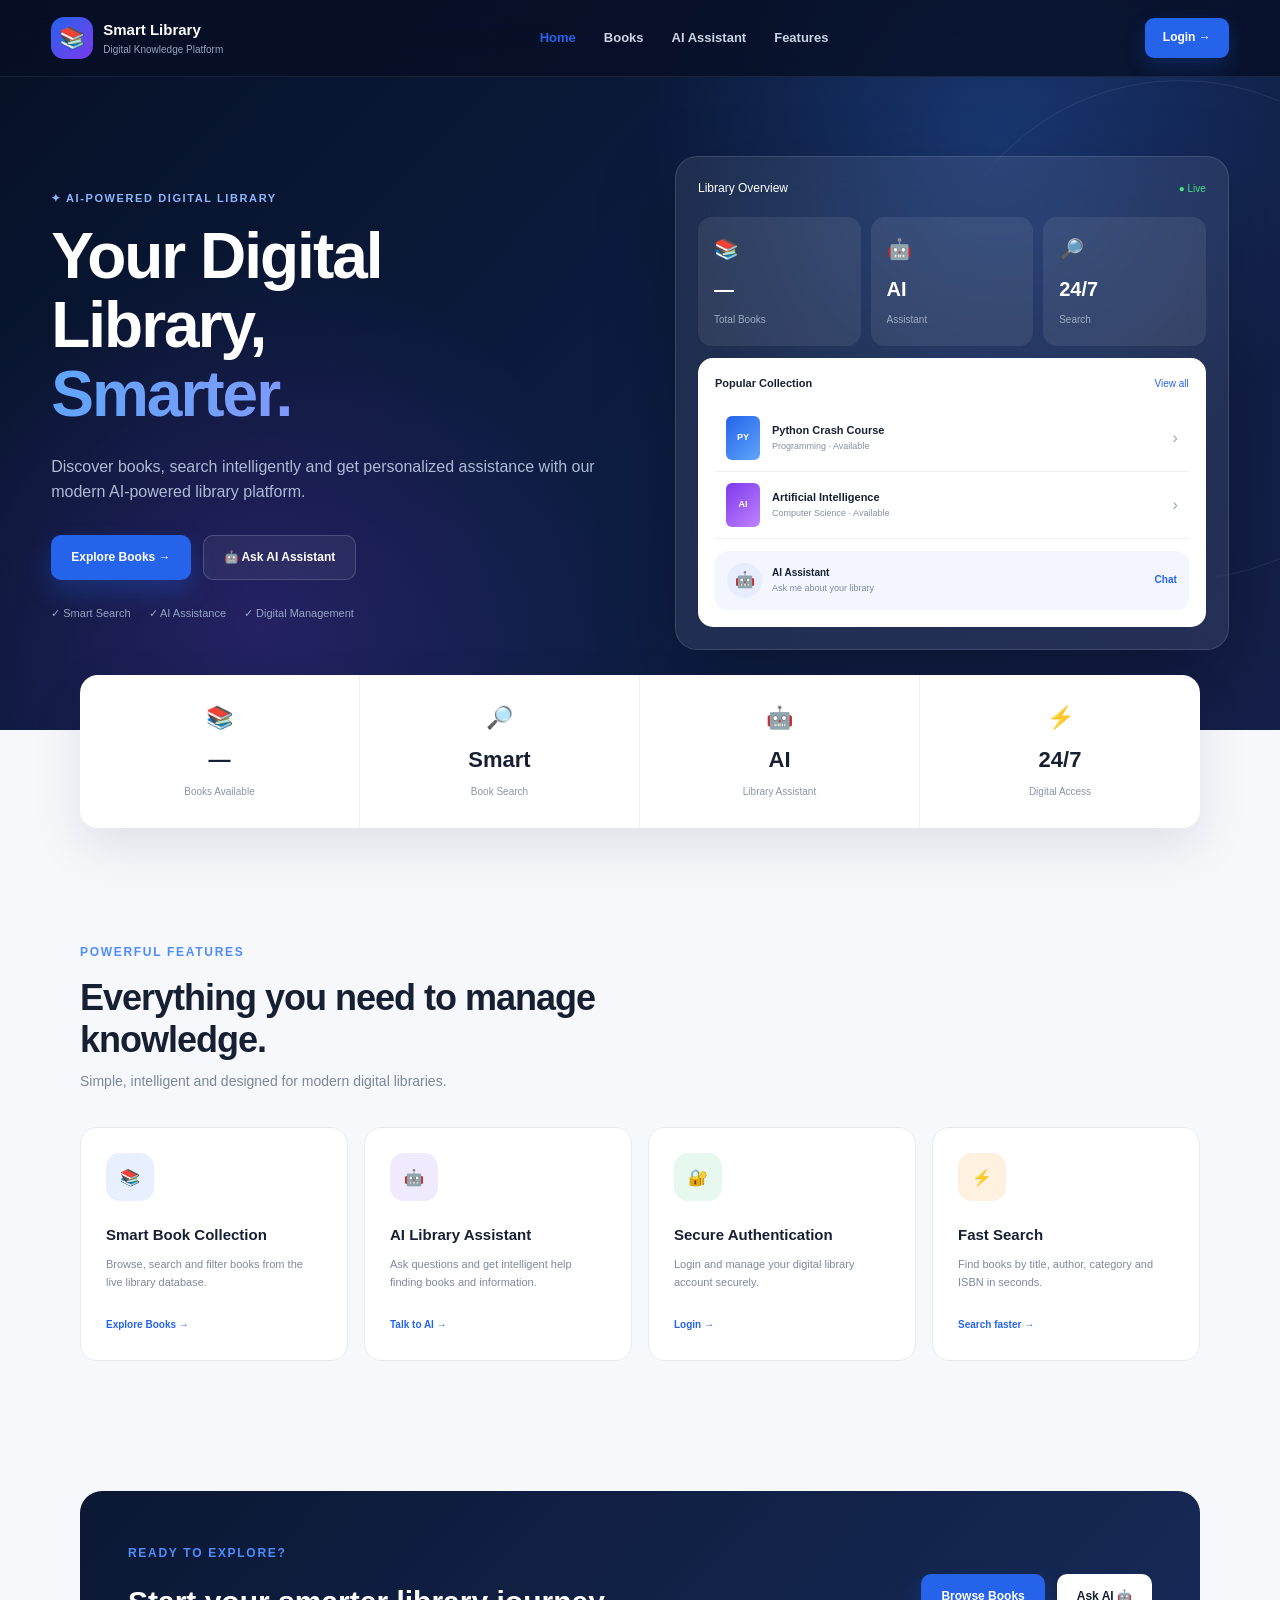
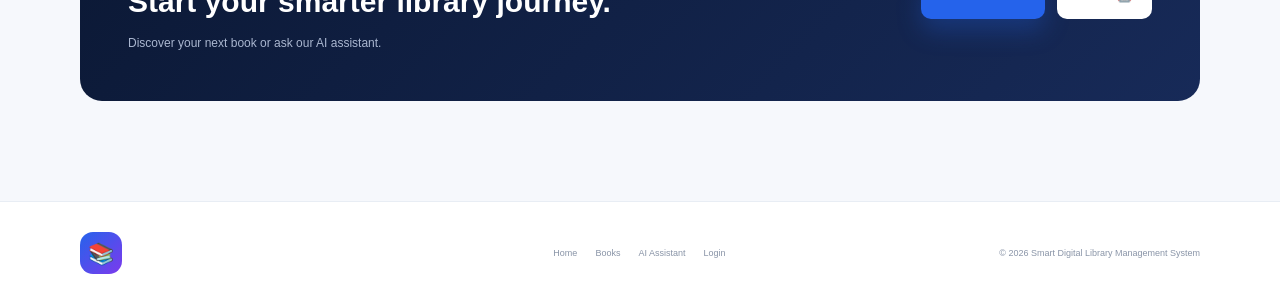
==== commit 52a2a798: "feat: improve authentication and account recovery" ====
--- a/frontend/index.html
+++ b/frontend/index.html
@@ -3,768 +3,236 @@
 <head>
     <meta charset="UTF-8">
     <meta name="viewport" content="width=device-width, initial-scale=1.0">
-
-    <title>AI Smart Library</title>
-
-    <meta name="description"
-          content="AI Smart Library - Discover, search and manage books with an intelligent digital library system.">
-
+    <title>Smart Digital Library</title>
     <link rel="stylesheet" href="style.css">
-
-    <link rel="preconnect" href="https://fonts.googleapis.com">
-    <link rel="preconnect" href="https://fonts.gstatic.com" crossorigin>
-
-    <link href="https://fonts.googleapis.com/css2?family=Inter:wght@400;500;600;700;800&family=Playfair+Display:wght@600;700&display=swap"
-          rel="stylesheet">
 </head>
 
 <body>
-
-<!-- ================= NAVBAR ================= -->
 
 <header class="navbar">
     <div class="nav-container">
-
-        <a href="#" class="logo">
-            <span class="logo-icon">📚</span>
+        <a href="index.html" class="brand">
+            <span class="brand-icon">📚</span>
             <span>
-                <strong>AI Smart</strong>
-                <small>Library</small>
+                <strong>Smart Library</strong>
+                <small>Digital Knowledge Platform</small>
             </span>
         </a>
 
         <nav class="nav-links">
-            <a href="#home" class="active">Home</a>
+            <a href="index.html" class="active">Home</a>
             <a href="books.html">Books</a>
+            <a href="ai.html">AI Assistant</a>
             <a href="#features">Features</a>
-            <a href="#ai">AI Assistant</a>
-            <a href="#about">About</a>
         </nav>
 
-        <div class="nav-actions">
-            <div class="nav-search">
-                <input
-                    type="text"
-                    id="navSearch"
-                    placeholder="Search books..."
-                >
-                <span>⌕</span>
+        <a href="login.html" class="nav-login">Login →</a>
+    </div>
+</header>
+
+<main>
+
+<section class="hero">
+    <div class="hero-glow"></div>
+
+    <div class="hero-content">
+
+        <div class="hero-text">
+            <div class="eyebrow">✦ AI-POWERED DIGITAL LIBRARY</div>
+
+            <h1>
+                Your Digital Library,
+                <span>Smarter.</span>
+            </h1>
+
+            <p>
+                Discover books, search intelligently and get personalized
+                assistance with our modern AI-powered library platform.
+            </p>
+
+            <div class="hero-actions">
+                <a href="books.html" class="btn btn-primary">
+                    Explore Books →
+                </a>
+
+                <a href="ai.html" class="btn btn-secondary">
+                    🤖 Ask AI Assistant
+                </a>
             </div>
 
-            <a href="/login.html" class="login-btn">
-                <span>⇥</span>
-                Login
-            </a>
-        </div>
-
-        <button class="mobile-menu" id="mobileMenu">
-            ☰
-        </button>
-
-    </div>
-</header>
-
-
-<!-- ================= HERO ================= -->
-
-<section class="hero" id="home">
-
-    <div class="hero-overlay"></div>
-
-    <div class="hero-content">
-
-        <div class="hero-text">
-
-            <div class="eyebrow">
-                <span class="pulse"></span>
-                INTELLIGENT DIGITAL LIBRARY
+            <div class="hero-trust">
+                <span>✓ Smart Search</span>
+                <span>✓ AI Assistance</span>
+                <span>✓ Digital Management</span>
             </div>
-
-            <h1>
-                Discover Your Next
-                <span>Great Read.</span>
-            </h1>
-
-            <p>
-                Explore thousands of books, find what you need faster,
-                and experience a smarter way to learn with AI-powered
-                library management.
-            </p>
-
-            <div class="hero-buttons">
-
-                <a href="books.html" class="primary-btn">
-                    Explore Books
-                    <span>→</span>
-                </a>
-
-                <a href="#ai" class="secondary-btn">
-                    <span>🤖</span>
-                    Ask AI
-                </a>
-
-            </div>
-
-            <div class="hero-trust">
-                <div class="avatars">
-                    <span>👨🏻</span>
-                    <span>👩🏻</span>
-                    <span>👨🏽</span>
-                    <span>👩🏽</span>
+        </div>
+
+        <div class="hero-visual">
+            <div class="dashboard-card">
+                <div class="dashboard-top">
+                    <span>Library Overview</span>
+                    <span class="status-dot">● Live</span>
                 </div>
 
-                <div>
-                    <strong>350+ Active Readers</strong>
-                    <small>Learning every day</small>
+                <div class="mini-stats">
+                    <div>
+                        <span>📚</span>
+                        <strong id="heroBooks">—</strong>
+                        <small>Total Books</small>
+                    </div>
+
+                    <div>
+                        <span>🤖</span>
+                        <strong>AI</strong>
+                        <small>Assistant</small>
+                    </div>
+
+                    <div>
+                        <span>🔎</span>
+                        <strong>24/7</strong>
+                        <small>Search</small>
+                    </div>
+                </div>
+
+                <div class="activity-box">
+                    <div class="activity-header">
+                        <strong>Popular Collection</strong>
+                        <a href="books.html">View all</a>
+                    </div>
+
+                    <div class="book-preview">
+                        <div class="book-cover blue-cover">PY</div>
+                        <div>
+                            <strong>Python Crash Course</strong>
+                            <small>Programming · Available</small>
+                        </div>
+                        <span>›</span>
+                    </div>
+
+                    <div class="book-preview">
+                        <div class="book-cover purple-cover">AI</div>
+                        <div>
+                            <strong>Artificial Intelligence</strong>
+                            <small>Computer Science · Available</small>
+                        </div>
+                        <span>›</span>
+                    </div>
+
+                    <div class="ai-preview">
+                        <div class="ai-avatar">🤖</div>
+                        <div>
+                            <strong>AI Assistant</strong>
+                            <small>Ask me about your library</small>
+                        </div>
+                        <a href="ai.html">Chat</a>
+                    </div>
                 </div>
             </div>
-
-        </div>
-
-
-        <!-- HERO BOOK CARD -->
-
-        <div class="hero-book">
-
-            <div class="floating-card top-card">
-                <span class="float-icon blue">📖</span>
-                <div>
-                    <strong>120+</strong>
-                    <small>Total Books</small>
-                </div>
-            </div>
-
-            <div class="book-stack">
-
-                <div class="book book-one">
-                    <span>PYTHON</span>
-                    <strong>Programming</strong>
-                </div>
-
-                <div class="book book-two">
-                    <span>AI</span>
-                    <strong>Artificial<br>Intelligence</strong>
-                </div>
-
-                <div class="book book-three">
-                    <span>JAVA</span>
-                    <strong>Complete<br>Reference</strong>
-                </div>
-
-                <div class="book book-four">
-                    <span>DATA</span>
-                    <strong>Science</strong>
-                </div>
-
-            </div>
-
-            <div class="floating-card bottom-card">
-                <span class="float-icon purple">🤖</span>
-                <div>
-                    <strong>AI Powered</strong>
-                    <small>Smart recommendations</small>
-                </div>
-            </div>
-
-        </div>
-
-    </div>
-
-</section>
-
-
-<!-- ================= STATS ================= -->
-
-<section class="stats">
-
-    <div class="stats-container">
-
-        <div class="stat">
-            <span class="stat-icon">📚</span>
-            <div>
-                <strong>120+</strong>
-                <small>Total Books</small>
-            </div>
-        </div>
-
-        <div class="stat">
-            <span class="stat-icon">👥</span>
-            <div>
-                <strong>350+</strong>
-                <small>Active Users</small>
-            </div>
-        </div>
-
-        <div class="stat">
-            <span class="stat-icon">🏷️</span>
-            <div>
-                <strong>15+</strong>
-                <small>Categories</small>
-            </div>
-        </div>
-
-        <div class="stat">
-            <span class="stat-icon">🤖</span>
-            <div>
-                <strong>24/7</strong>
-                <small>AI Assistance</small>
-            </div>
-        </div>
-
-    </div>
-
-</section>
-
-
-<!-- ================= FEATURES ================= -->
+        </div>
+
+    </div>
+</section>
+
+<section class="stats-section">
+    <div class="stats-grid">
+        <div class="stat-card">
+            <span>📚</span>
+            <strong id="totalBooks">—</strong>
+            <small>Books Available</small>
+        </div>
+
+        <div class="stat-card">
+            <span>🔎</span>
+            <strong>Smart</strong>
+            <small>Book Search</small>
+        </div>
+
+        <div class="stat-card">
+            <span>🤖</span>
+            <strong>AI</strong>
+            <small>Library Assistant</small>
+        </div>
+
+        <div class="stat-card">
+            <span>⚡</span>
+            <strong>24/7</strong>
+            <small>Digital Access</small>
+        </div>
+    </div>
+</section>
 
 <section class="section" id="features">
-
     <div class="section-heading">
+        <span class="section-label">POWERFUL FEATURES</span>
+        <h2>Everything you need to manage knowledge.</h2>
+        <p>Simple, intelligent and designed for modern digital libraries.</p>
+    </div>
+
+    <div class="feature-grid">
+
+        <a href="books.html" class="feature-card">
+            <div class="feature-icon blue">📚</div>
+            <h3>Smart Book Collection</h3>
+            <p>Browse, search and filter books from the live library database.</p>
+            <span>Explore Books →</span>
+        </a>
+
+        <a href="ai.html" class="feature-card">
+            <div class="feature-icon purple">🤖</div>
+            <h3>AI Library Assistant</h3>
+            <p>Ask questions and get intelligent help finding books and information.</p>
+            <span>Talk to AI →</span>
+        </a>
+
+        <a href="login.html" class="feature-card">
+            <div class="feature-icon green">🔐</div>
+            <h3>Secure Authentication</h3>
+            <p>Login and manage your digital library account securely.</p>
+            <span>Login →</span>
+        </a>
+
+        <div class="feature-card">
+            <div class="feature-icon orange">⚡</div>
+            <h3>Fast Search</h3>
+            <p>Find books by title, author, category and ISBN in seconds.</p>
+            <span>Search faster →</span>
+        </div>
+
+    </div>
+</section>
+
+<section class="cta-section">
+    <div>
+        <span class="section-label">READY TO EXPLORE?</span>
+        <h2>Start your smarter library journey.</h2>
+        <p>Discover your next book or ask our AI assistant.</p>
+    </div>
+
+    <div class="cta-actions">
+        <a href="books.html" class="btn btn-primary">Browse Books</a>
+        <a href="ai.html" class="btn btn-light">Ask AI 🤖</a>
+    </div>
+</section>
+
+</main>
+
+<footer>
+    <div class="footer-inner">
+        <div class="brand">
+            <span class="brand-icon">📚</span>
+            <strong>Smart Digital Library</strong>
+        </div>
 
         <div>
-            <span class="section-label">WHY CHOOSE US</span>
-
-            <h2>
-                Everything You Need to
-                <span>Learn Smarter</span>
-            </h2>
-        </div>
-
-        <p>
-            A modern digital library designed to make discovering,
-            managing and learning from books easier.
-        </p>
-
-    </div>
-
-
-    <div class="features-grid">
-
-        <div class="feature-card">
-
-            <div class="feature-icon blue-gradient">
-                📚
-            </div>
-
-            <h3>Digital Collection</h3>
-
-            <p>
-                Access a growing collection of books from different
-                subjects and categories.
-            </p>
-
-            <a href="books.html">Explore collection →</a>
-
-        </div>
-
-
-        <div class="feature-card featured">
-
-            <div class="feature-icon purple-gradient">
-                🔎
-            </div>
-
-            <h3>Smart Search</h3>
-
-            <p>
-                Quickly find books using intelligent search and
-                category-based filtering.
-            </p>
-
-            <a href="books.html">Search books →</a>
-
-        </div>
-
-
-        <div class="feature-card">
-
-            <div class="feature-icon orange-gradient">
-                📊
-            </div>
-
-            <h3>Easy Management</h3>
-
-            <p>
-                Manage books, users, issues and returns from a
-                simple dashboard.
-            </p>
-
-            <a href="/login.html">Open dashboard →</a>
-
-        </div>
-
-
-        <div class="feature-card">
-
-            <div class="feature-icon green-gradient">
-                🔐
-            </div>
-
-            <h3>Secure & Reliable</h3>
-
-            <p>
-                Keep your library information organized with secure
-                user access and management.
-            </p>
-
-            <a href="#about">Learn more →</a>
-
-        </div>
-
-    </div>
-
-</section>
-
-
-<!-- ================= POPULAR BOOKS ================= -->
-
-<section class="section books-section" id="books">
-
-    <div class="section-heading">
-
-        <div>
-            <span class="section-label">EXPLORE OUR COLLECTION</span>
-
-            <h2>
-                Popular <span>Books</span>
-            </h2>
-        </div>
-
-        <a href="books.html" class="view-all">
-            View All Books →
-        </a>
-
-    </div>
-
-
-    <div class="books-grid">
-
-
-        <article class="book-card">
-
-            <div class="book-cover python-cover">
-                <small>PROGRAMMING</small>
-                <strong>PYTHON</strong>
-                <span>Crash Course</span>
-            </div>
-
-            <div class="book-info">
-
-                <span class="category">Programming</span>
-
-                <h3>Python Crash Course</h3>
-
-                <p>Eric Matthes</p>
-
-                <div class="book-bottom">
-                    <span class="available">● Available</span>
-                    <button>View</button>
-                </div>
-
-            </div>
-
-        </article>
-
-
-        <article class="book-card">
-
-            <div class="book-cover c-cover">
-                <small>PROGRAMMING</small>
-                <strong>C</strong>
-                <span>Let's C</span>
-            </div>
-
-            <div class="book-info">
-
-                <span class="category">Programming</span>
-
-                <h3>Let's C</h3>
-
-                <p>Yashavant Kanetkar</p>
-
-                <div class="book-bottom">
-                    <span class="available">● Available</span>
-                    <button>View</button>
-                </div>
-
-            </div>
-
-        </article>
-
-
-        <article class="book-card">
-
-            <div class="book-cover java-cover">
-                <small>PROGRAMMING</small>
-                <strong>JAVA</strong>
-                <span>Complete Reference</span>
-            </div>
-
-            <div class="book-info">
-
-                <span class="category">Programming</span>
-
-                <h3>Java: Complete Reference</h3>
-
-                <p>Herbert Schildt</p>
-
-                <div class="book-bottom">
-                    <span class="available">● Available</span>
-                    <button>View</button>
-                </div>
-
-            </div>
-
-        </article>
-
-
-        <article class="book-card">
-
-            <div class="book-cover os-cover">
-                <small>COMPUTER SCIENCE</small>
-                <strong>OS</strong>
-                <span>Operating System</span>
-            </div>
-
-            <div class="book-info">
-
-                <span class="category">Computer Science</span>
-
-                <h3>Operating System</h3>
-
-                <p>Abraham Silberschatz</p>
-
-                <div class="book-bottom">
-                    <span class="available">● Available</span>
-                    <button>View</button>
-                </div>
-
-            </div>
-
-        </article>
-
-
-        <article class="book-card">
-
-            <div class="book-cover ai-cover">
-                <small>ARTIFICIAL INTELLIGENCE</small>
-                <strong>AI</strong>
-                <span>Intelligence</span>
-            </div>
-
-            <div class="book-info">
-
-                <span class="category">AI</span>
-
-                <h3>Artificial Intelligence</h3>
-
-                <p>Stuart Russell</p>
-
-                <div class="book-bottom">
-                    <span class="available">● Available</span>
-                    <button>View</button>
-                </div>
-
-            </div>
-
-        </article>
-
-    </div>
-
-</section>
-
-
-<!-- ================= AI SECTION ================= -->
-
-<section class="ai-section" id="ai">
-
-    <div class="ai-container">
-
-        <div class="ai-content">
-
-            <span class="section-label light-label">
-                INTELLIGENT ASSISTANT
-            </span>
-
-            <h2>
-                Meet Your
-                <span>AI Library Assistant</span>
-            </h2>
-
-            <p>
-                Not sure what to read? Ask our AI assistant for
-                book recommendations, search help, study guidance
-                and library assistance.
-            </p>
-
-            <div class="ai-features">
-
-                <div>
-                    <span>✓</span>
-                    Smart book recommendations
-                </div>
-
-                <div>
-                    <span>✓</span>
-                    Natural language search
-                </div>
-
-                <div>
-                    <span>✓</span>
-                    Instant library assistance
-                </div>
-
-            </div>
-
-            <button class="ai-btn" onclick="openAI()">
-                🤖 Ask AI Assistant
-                <span>→</span>
-            </button>
-
-        </div>
-
-
-        <div class="ai-chat">
-
-            <div class="chat-header">
-                <div class="ai-avatar">🤖</div>
-
-                <div>
-                    <strong>Library AI</strong>
-                    <small>
-                        <span class="online-dot"></span>
-                        Online
-                    </small>
-                </div>
-
-                <span class="more">•••</span>
-            </div>
-
-
-            <div class="chat-body">
-
-                <div class="message bot">
-                    Hello! 👋
-                    <br>
-                    How can I help you discover your next book?
-                </div>
-
-                <div class="message user">
-                    Recommend me an AI book.
-                </div>
-
-                <div class="message bot">
-                    Great choice! 🤖
-                    <br><br>
-                    I recommend starting with
-                    <strong>Artificial Intelligence</strong>.
-                </div>
-
-            </div>
-
-
-            <div class="chat-input">
-
-                <input
-                    type="text"
-                    id="aiInput"
-                    placeholder="Ask something..."
-                >
-
-                <button onclick="sendMessage()">
-                    ↑
-                </button>
-
-            </div>
-
-        </div>
-
-    </div>
-
-</section>
-
-
-<!-- ================= ABOUT ================= -->
-
-<section class="section about-section" id="about">
-
-    <div class="about-grid">
-
-        <div class="about-image">
-
-            <div class="library-illustration">
-
-                <div class="shelf shelf-one">
-                    <span></span>
-                    <span></span>
-                    <span></span>
-                    <span></span>
-                    <span></span>
-                </div>
-
-                <div class="shelf shelf-two">
-                    <span></span>
-                    <span></span>
-                    <span></span>
-                    <span></span>
-                    <span></span>
-                </div>
-
-                <div class="lamp">💡</div>
-
-            </div>
-
-        </div>
-
-
-        <div class="about-content">
-
-            <span class="section-label">
-                ABOUT AI SMART LIBRARY
-            </span>
-
-            <h2>
-                A Better Way to
-                <span>Learn & Discover</span>
-            </h2>
-
-            <p>
-                AI Smart Library combines traditional library
-                management with modern technology to provide a
-                faster, easier and more intelligent learning experience.
-            </p>
-
-            <div class="about-points">
-
-                <div>
-                    <span>01</span>
-                    <strong>Discover</strong>
-                    <p>Find books that match your interests.</p>
-                </div>
-
-                <div>
-                    <span>02</span>
-                    <strong>Learn</strong>
-                    <p>Access useful learning resources easily.</p>
-                </div>
-
-                <div>
-                    <span>03</span>
-                    <strong>Manage</strong>
-                    <p>Manage your library experience digitally.</p>
-                </div>
-
-            </div>
-
-        </div>
-
-    </div>
-
-</section>
-
-
-<!-- ================= CTA ================= -->
-
-<section class="cta">
-
-    <div class="cta-content">
-
-        <span>START YOUR LEARNING JOURNEY</span>
-
-        <h2>
-            Your Next Great Book
-            <br>
-            Is Waiting For You.
-        </h2>
-
-        <p>
-            Join our digital library and explore a smarter
-            way to learn.
-        </p>
-
-        <div class="cta-buttons">
-
-            <a href="books.html" class="primary-btn">
-                Explore Books →
-            </a>
-
-            <a href="/login.html" class="outline-btn">
-                Login to Library
-            </a>
-
-        </div>
-
-    </div>
-
-</section>
-
-
-<!-- ================= FOOTER ================= -->
-
-<footer>
-
-    <div class="footer-container">
-
-        <div class="footer-brand">
-
-            <a href="#" class="logo footer-logo">
-                <span class="logo-icon">📚</span>
-                <span>
-                    <strong>AI Smart</strong>
-                    <small>Library</small>
-                </span>
-            </a>
-
-            <p>
-                Making knowledge more accessible,
-                intelligent and enjoyable.
-            </p>
-
-        </div>
-
-
-        <div class="footer-links">
-
-            <div>
-                <h4>Library</h4>
-                <a href="books.html">Books</a>
-                <a href="#features">Features</a>
-                <a href="#ai">AI Assistant</a>
-            </div>
-
-            <div>
-                <h4>Company</h4>
-                <a href="#about">About</a>
-                <a href="#">Contact</a>
-                <a href="#">Privacy</a>
-            </div>
-
-            <div>
-                <h4>Account</h4>
-                <a href="/login.html">Login</a>
-                <a href="/register">Register</a>
-            </div>
-
-        </div>
-
-    </div>
-
-
-    <div class="footer-bottom">
-
-        <span>
-            © 2026 AI Smart Library. All rights reserved.
-        </span>
-
-        <span>
-            Built with ❤️ and AI
-        </span>
-
-    </div>
-
+            <a href="index.html">Home</a>
+            <a href="books.html">Books</a>
+            <a href="ai.html">AI Assistant</a>
+            <a href="login.html">Login</a>
+        </div>
+
+        <p>© 2026 Smart Digital Library Management System</p>
+    </div>
 </footer>
-
 
 <script src="script.js"></script>
 
--- a/frontend/style.css
+++ b/frontend/style.css
@@ -9,9 +9,9 @@
 }
 
 body {
-    font-family: "Inter", sans-serif;
+    font-family: Inter, Arial, sans-serif;
     color: #172033;
-    background: #f8fafc;
+    background: #f6f8fc;
     line-height: 1.6;
 }
 
@@ -21,1274 +21,2447 @@
 }
 
 button,
-input {
+input,
+select {
     font-family: inherit;
 }
 
-
-/* ================= NAVBAR ================= */
+button {
+    cursor: pointer;
+}
+
+/* NAVBAR */
 
 .navbar {
+    width: 100%;
     position: absolute;
     top: 0;
-    left: 0;
-    width: 100%;
-    z-index: 100;
-    background: rgba(7, 15, 36, 0.55);
+    z-index: 20;
+    background: rgba(7, 15, 36, .78);
     backdrop-filter: blur(18px);
-    border-bottom: 1px solid rgba(255,255,255,0.08);
+    border-bottom: 1px solid rgba(255,255,255,.08);
+}
+
+.light-nav {
+    position: relative;
+    background: white;
+    border-bottom: 1px solid #e8edf5;
 }
 
 .nav-container {
     width: min(1180px, 92%);
+    height: 76px;
     margin: auto;
-    height: 78px;
     display: flex;
     align-items: center;
     justify-content: space-between;
     gap: 30px;
 }
 
-.logo {
+.brand {
     display: flex;
     align-items: center;
     gap: 10px;
     color: white;
 }
 
-.logo-icon {
-    width: 40px;
-    height: 40px;
+.dark-brand {
+    color: #172033;
+}
+
+.brand-icon {
+    width: 42px;
+    height: 42px;
+    display: grid;
+    place-items: center;
+    border-radius: 13px;
+    background: linear-gradient(135deg,#2563eb,#7c3aed);
+    color: white;
+    font-size: 21px;
+}
+
+.brand strong {
+    display: block;
+    font-size: 15px;
+}
+
+.brand small {
+    display: block;
+    font-size: 10px;
+    color: #98a4bd;
+}
+
+.dark-brand small {
+    color: #8792a8;
+}
+
+.nav-links {
+    display: flex;
+    gap: 28px;
+}
+
+.nav-links a {
+    color: #cbd4e7;
+    font-size: 13px;
+    font-weight: 600;
+    transition: .25s;
+}
+
+.light-nav .nav-links a {
+    color: #68748b;
+}
+
+.nav-links a:hover,
+.nav-links a.active {
+    color: #2563eb;
+}
+
+.nav-login {
+    padding: 10px 18px;
+    border-radius: 9px;
+    background: #2563eb;
+    color: white;
+    font-size: 12px;
+    font-weight: 700;
+    box-shadow: 0 8px 20px rgba(37,99,235,.22);
+}
+
+/* HERO */
+
+.hero {
+    min-height: 730px;
+    position: relative;
+    overflow: hidden;
+    background:
+        radial-gradient(circle at 78% 20%, rgba(59,130,246,.26), transparent 30%),
+        radial-gradient(circle at 20% 85%, rgba(124,58,237,.22), transparent 30%),
+        linear-gradient(135deg,#061126,#0d1d42 55%,#151f49);
+}
+
+.hero-glow {
+    position: absolute;
+    width: 500px;
+    height: 500px;
+    right: -150px;
+    top: 80px;
+    border: 1px solid rgba(255,255,255,.08);
+    border-radius: 50%;
+}
+
+.hero-content {
+    width: min(1180px,92%);
+    min-height: 730px;
+    margin: auto;
+    padding-top: 76px;
+    display: grid;
+    grid-template-columns: 1fr 1fr;
+    align-items: center;
+    gap: 70px;
+    position: relative;
+    z-index: 2;
+}
+
+.hero-text {
+    color: white;
+}
+
+.eyebrow,
+.section-label {
+    display: inline-block;
+    color: #4d8dff;
+    font-size: 11px;
+    font-weight: 800;
+    letter-spacing: 1.6px;
+    margin-bottom: 15px;
+}
+
+.eyebrow {
+    color: #8db6ff;
+}
+
+.hero h1 {
+    font-size: clamp(42px,5vw,68px);
+    line-height: 1.08;
+    letter-spacing: -2px;
+    margin-bottom: 24px;
+}
+
+.hero h1 span,
+.page-hero h1 span,
+.ai-intro h1 span {
+    display: block;
+    background: linear-gradient(90deg,#60a5fa,#a78bfa);
+    -webkit-background-clip: text;
+    color: transparent;
+}
+
+.hero-text > p {
+    max-width: 580px;
+    color: #aebbd4;
+    font-size: 16px;
+    margin-bottom: 30px;
+}
+
+.hero-actions,
+.cta-actions {
+    display: flex;
+    gap: 12px;
+    flex-wrap: wrap;
+}
+
+.btn {
+    display: inline-flex;
+    justify-content: center;
+    align-items: center;
+    min-height: 45px;
+    padding: 0 20px;
+    border-radius: 10px;
+    font-size: 12px;
+    font-weight: 800;
+    transition: .25s;
+}
+
+.btn-primary {
+    color: white;
+    background: #2563eb;
+    box-shadow: 0 12px 25px rgba(37,99,235,.28);
+}
+
+.btn-primary:hover {
+    transform: translateY(-2px);
+}
+
+.btn-secondary {
+    color: white;
+    border: 1px solid rgba(255,255,255,.16);
+    background: rgba(255,255,255,.06);
+}
+
+.btn-light {
+    background: white;
+    color: #172033;
+}
+
+.hero-trust {
+    display: flex;
+    gap: 18px;
+    margin-top: 25px;
+    color: #94a5c3;
+    font-size: 11px;
+}
+
+/* HERO DASHBOARD */
+
+.dashboard-card {
+    padding: 22px;
+    border: 1px solid rgba(255,255,255,.12);
+    border-radius: 22px;
+    background: rgba(255,255,255,.08);
+    backdrop-filter: blur(20px);
+    box-shadow: 0 30px 80px rgba(0,0,0,.25);
+}
+
+.dashboard-top,
+.activity-header {
+    display: flex;
+    justify-content: space-between;
+    align-items: center;
+}
+
+.dashboard-top {
+    color: white;
+    font-size: 12px;
+    margin-bottom: 18px;
+}
+
+.status-dot {
+    color: #4ade80;
+    font-size: 10px;
+}
+
+.mini-stats {
+    display: grid;
+    grid-template-columns: repeat(3,1fr);
+    gap: 10px;
+}
+
+.mini-stats > div {
+    padding: 16px;
+    border-radius: 14px;
+    background: rgba(255,255,255,.08);
+}
+
+.mini-stats span {
+    display: block;
+    font-size: 20px;
+    margin-bottom: 8px;
+}
+
+.mini-stats strong {
+    display: block;
+    color: white;
+    font-size: 20px;
+}
+
+.mini-stats small {
+    color: #9daac3;
+    font-size: 10px;
+}
+
+.activity-box {
+    margin-top: 12px;
+    padding: 17px;
+    border-radius: 15px;
+    background: white;
+}
+
+.activity-header {
+    font-size: 11px;
+    margin-bottom: 12px;
+}
+
+.activity-header a {
+    color: #2563eb;
+    font-size: 10px;
+}
+
+.book-preview {
+    display: flex;
+    align-items: center;
+    gap: 12px;
+    padding: 11px;
+    border-bottom: 1px solid #edf0f5;
+}
+
+.book-preview > div:nth-child(2) {
+    flex: 1;
+}
+
+.book-preview strong,
+.book-preview small {
+    display: block;
+}
+
+.book-preview strong {
+    font-size: 11px;
+}
+
+.book-preview small {
+    color: #8490a5;
+    font-size: 9px;
+}
+
+.book-preview > span {
+    color: #9aa5b8;
+}
+
+.book-cover {
+    width: 34px;
+    height: 44px;
+    border-radius: 6px;
+    display: grid;
+    place-items: center;
+    color: white;
+    font-size: 9px;
+    font-weight: 900;
+}
+
+.blue-cover {
+    background: linear-gradient(135deg,#2563eb,#60a5fa);
+}
+
+.purple-cover {
+    background: linear-gradient(135deg,#7c3aed,#c084fc);
+}
+
+.ai-preview {
+    display: flex;
+    align-items: center;
+    gap: 10px;
+    margin-top: 12px;
+    padding: 12px;
+    border-radius: 12px;
+    background: #f3f6ff;
+}
+
+.ai-avatar {
+    width: 35px;
+    height: 35px;
+    display: grid;
+    place-items: center;
+    border-radius: 50%;
+    background: #e7edff;
+}
+
+.ai-preview div:nth-child(2) {
+    flex: 1;
+}
+
+.ai-preview strong,
+.ai-preview small {
+    display: block;
+}
+
+.ai-preview strong {
+    font-size: 10px;
+}
+
+.ai-preview small {
+    color: #7f8ba0;
+    font-size: 9px;
+}
+
+.ai-preview a {
+    color: #2563eb;
+    font-size: 10px;
+    font-weight: 800;
+}
+
+/* STATS */
+
+.stats-section {
+    width: min(1120px,92%);
+    margin: -55px auto 0;
+    position: relative;
+    z-index: 5;
+}
+
+.stats-grid {
+    display: grid;
+    grid-template-columns: repeat(4,1fr);
+    background: white;
+    border-radius: 18px;
+    box-shadow: 0 18px 50px rgba(15,23,42,.1);
+    overflow: hidden;
+}
+
+.stat-card {
+    padding: 25px;
+    text-align: center;
+    border-right: 1px solid #edf0f5;
+}
+
+.stat-card:last-child {
+    border: 0;
+}
+
+.stat-card span {
+    display: block;
+    font-size: 22px;
+    margin-bottom: 7px;
+}
+
+.stat-card strong {
+    display: block;
+    font-size: 22px;
+}
+
+.stat-card small {
+    color: #8a95a8;
+    font-size: 10px;
+}
+
+/* GENERAL SECTION */
+
+.section {
+    width: min(1120px,92%);
+    margin: auto;
+    padding: 110px 0;
+}
+
+.section-heading {
+    max-width: 650px;
+    margin-bottom: 35px;
+}
+
+.section-heading h2 {
+    font-size: 36px;
+    line-height: 1.15;
+    letter-spacing: -1px;
+    margin-bottom: 10px;
+}
+
+.section-heading p {
+    color: #7b879b;
+    font-size: 14px;
+}
+
+.feature-grid {
+    display: grid;
+    grid-template-columns: repeat(4,1fr);
+    gap: 16px;
+}
+
+.feature-card {
+    padding: 25px;
+    min-height: 230px;
+    border: 1px solid #e7ebf2;
+    border-radius: 17px;
+    background: white;
+    transition: .25s;
+}
+
+.feature-card:hover {
+    transform: translateY(-5px);
+    box-shadow: 0 18px 40px rgba(15,23,42,.08);
+}
+
+.feature-icon {
+    width: 48px;
+    height: 48px;
+    display: grid;
+    place-items: center;
+    border-radius: 14px;
+    margin-bottom: 22px;
+}
+
+.feature-icon.blue {
+    background: #e8f0ff;
+}
+
+.feature-icon.purple {
+    background: #f0eaff;
+}
+
+.feature-icon.green {
+    background: #e7f9ee;
+}
+
+.feature-icon.orange {
+    background: #fff1df;
+}
+
+.feature-card h3 {
+    font-size: 15px;
+    margin-bottom: 9px;
+}
+
+.feature-card p {
+    color: #7e899c;
+    font-size: 11px;
+    margin-bottom: 18px;
+}
+
+.feature-card span {
+    color: #2563eb;
+    font-size: 10px;
+    font-weight: 800;
+}
+
+/* CTA */
+
+.cta-section {
+    width: min(1120px,92%);
+    margin: 20px auto 100px;
+    padding: 48px;
+    display: flex;
+    justify-content: space-between;
+    align-items: center;
+    gap: 30px;
+    border-radius: 22px;
+    background: linear-gradient(135deg,#0b1834,#172a58);
+    color: white;
+}
+
+.cta-section h2 {
+    font-size: 30px;
+    margin-bottom: 8px;
+}
+
+.cta-section p {
+    color: #aab7d0;
+    font-size: 12px;
+}
+
+/* PAGE */
+
+.page {
+    min-height: calc(100vh - 150px);
+    padding-bottom: 80px;
+}
+
+.page-hero {
+    width: min(1120px,92%);
+    margin: auto;
+    padding: 65px 0 35px;
+    display: flex;
+    align-items: end;
+    justify-content: space-between;
+    gap: 30px;
+}
+
+.page-hero h1 {
+    font-size: 44px;
+    line-height: 1.1;
+    letter-spacing: -1px;
+}
+
+.page-hero h1 span {
+    display: inline;
+}
+
+.page-hero p {
+    color: #7d899c;
+    font-size: 13px;
+    margin-top: 8px;
+}
+
+/* BOOKS */
+
+.library-panel {
+    width: min(1120px,92%);
+    margin: auto;
+    padding: 25px;
+    border: 1px solid #e6eaf1;
+    border-radius: 20px;
+    background: white;
+    box-shadow: 0 15px 45px rgba(15,23,42,.05);
+}
+
+.search-bar {
+    display: flex;
+    align-items: center;
+    gap: 10px;
+    height: 50px;
+    padding: 5px 7px 5px 15px;
+    border: 1px solid #dfe5ee;
+    border-radius: 11px;
+}
+
+.search-bar span {
+    color: #8793a8;
+}
+
+.search-bar input {
+    flex: 1;
+    height: 100%;
+    border: 0;
+    outline: 0;
+    font-size: 12px;
+}
+
+.search-bar button {
+    height: 38px;
+    padding: 0 20px;
+    border: 0;
+    border-radius: 8px;
+    background: #2563eb;
+    color: white;
+    font-size: 11px;
+    font-weight: 800;
+}
+
+.filter-row {
+    display: flex;
+    gap: 10px;
+    margin: 15px 0 25px;
+}
+
+.filter-row select,
+.filter-clear,
+.refresh-btn {
+    height: 38px;
+    padding: 0 13px;
+    border: 1px solid #e0e5ed;
+    border-radius: 8px;
+    background: white;
+    color: #5f6b80;
+    font-size: 10px;
+}
+
+.filter-clear {
+    margin-left: auto;
+}
+
+.refresh-btn {
+    color: #2563eb;
+}
+
+.books-toolbar {
+    padding-bottom: 15px;
+    border-bottom: 1px solid #edf0f5;
+}
+
+.books-toolbar strong {
+    display: block;
+    font-size: 14px;
+}
+
+.books-toolbar span {
+    color: #8b96a8;
+    font-size: 10px;
+}
+
+.books-grid {
+    display: grid;
+    grid-template-columns: repeat(3,1fr);
+    gap: 18px;
+    margin-top: 20px;
+}
+
+.book-card {
+    overflow: hidden;
+    border: 1px solid #e6eaf1;
+    border-radius: 15px;
+    background: white;
+    transition: .25s;
+}
+
+.book-card:hover {
+    transform: translateY(-4px);
+    box-shadow: 0 15px 35px rgba(15,23,42,.08);
+}
+
+.book-cover-large {
+    height: 160px;
+    display: flex;
+    align-items: center;
+    justify-content: center;
+    flex-direction: column;
+    color: white;
+}
+
+.book-cover-large span {
+    font-size: 42px;
+}
+
+.book-cover-large small {
+    margin-top: 5px;
+    font-size: 9px;
+    letter-spacing: 1px;
+}
+
+.cover-0 {
+    background: linear-gradient(135deg,#1d4ed8,#60a5fa);
+}
+
+.cover-1 {
+    background: linear-gradient(135deg,#6d28d9,#a78bfa);
+}
+
+.cover-2 {
+    background: linear-gradient(135deg,#047857,#34d399);
+}
+
+.cover-3 {
+    background: linear-gradient(135deg,#c2410c,#fb923c);
+}
+
+.cover-4 {
+    background: linear-gradient(135deg,#334155,#64748b);
+}
+
+.book-card-body {
+    padding: 18px;
+}
+
+.book-tag {
+    color: #16a34a;
+    font-size: 8px;
+    font-weight: 900;
+    letter-spacing: .7px;
+}
+
+.book-card h2 {
+    font-size: 15px;
+    margin: 7px 0 3px;
+}
+
+.book-author {
+    color: #68758a;
+    font-size: 10px;
+}
+
+.book-description {
+    min-height: 50px;
+    color: #7d899c;
+    font-size: 10px;
+    margin: 13px 0;
+}
+
+.book-meta {
+    display: flex;
+    gap: 8px;
+    flex-wrap: wrap;
+}
+
+.book-meta span {
+    padding: 5px 7px;
+    border-radius: 6px;
+    background: #f5f7fa;
+    color: #6d788b;
+    font-size: 8px;
+}
+
+.book-footer {
+    display: flex;
+    justify-content: space-between;
+    margin-top: 15px;
+    padding-top: 12px;
+    border-top: 1px solid #edf0f5;
+    font-size: 9px;
+    color: #788398;
+}
+
+.stock-ok {
+    color: #16a34a;
+}
+
+.stock-no {
+    color: #dc2626;
+}
+
+.loading-card,
+.no-books {
+    grid-column: 1/-1;
+    padding: 70px;
+    text-align: center;
+    color: #7d899c;
+}
+
+.no-books > div {
+    font-size: 40px;
+    margin-bottom: 10px;
+}
+
+.no-books h3 {
+    color: #263147;
+}
+
+.error-message {
+    padding: 12px;
+    margin: 10px 0;
+    border-radius: 8px;
+    background: #fff1f2;
+    color: #dc2626;
+    font-size: 11px;
+}
+
+.spinner {
+    width: 28px;
+    height: 28px;
+    margin: auto auto 10px;
+    border: 3px solid #e4e9f2;
+    border-top-color: #2563eb;
+    border-radius: 50%;
+    animation: spin .8s linear infinite;
+}
+
+@keyframes spin {
+    to { transform: rotate(360deg); }
+}
+
+/* AI */
+
+.ai-page {
+    min-height: calc(100vh - 150px);
+    padding-bottom: 80px;
+}
+
+.ai-hero {
+    width: min(1120px,92%);
+    margin: auto;
+    padding: 65px 0 40px;
+    display: grid;
+    grid-template-columns: 1fr 280px;
+    align-items: center;
+    gap: 50px;
+}
+
+.ai-intro h1 {
+    font-size: 45px;
+    line-height: 1.08;
+    letter-spacing: -1px;
+}
+
+.ai-intro h1 span {
+    display: inline;
+}
+
+.ai-intro > p {
+    max-width: 600px;
+    margin: 15px 0 22px;
+    color: #7b879b;
+    font-size: 13px;
+}
+
+.ai-suggestions {
+    display: flex;
+    gap: 8px;
+    flex-wrap: wrap;
+}
+
+.ai-suggestions button {
+    padding: 8px 12px;
+    border: 1px solid #e0e5ee;
+    border-radius: 8px;
+    background: white;
+    color: #526077;
+    font-size: 9px;
+}
+
+.ai-robot {
+    height: 220px;
+    display: grid;
+    place-items: center;
+    position: relative;
+    border-radius: 25px;
+    background: linear-gradient(135deg,#eef2ff,#f6efff);
+}
+
+.robot {
+    position: relative;
+    z-index: 2;
+    font-size: 85px;
+    filter: drop-shadow(0 15px 20px rgba(79,70,229,.2));
+}
+
+.robot-glow {
+    position: absolute;
+    width: 140px;
+    height: 140px;
+    border-radius: 50%;
+    background: #dbe4ff;
+    filter: blur(10px);
+}
+
+.ai-robot > span {
+    position: absolute;
+    bottom: 18px;
+    color: #2563eb;
+    font-size: 9px;
+    font-weight: 900;
+    letter-spacing: 1px;
+}
+
+.chat-wrapper {
+    width: min(850px,92%);
+    height: 570px;
+    margin: auto;
+    display: flex;
+    flex-direction: column;
+    border: 1px solid #e2e7ef;
+    border-radius: 20px;
+    background: white;
+    box-shadow: 0 20px 60px rgba(15,23,42,.08);
+    overflow: hidden;
+}
+
+.chat-header {
+    padding: 16px 20px;
+    display: flex;
+    align-items: center;
+    justify-content: space-between;
+    border-bottom: 1px solid #edf0f5;
+}
+
+.chat-agent {
+    display: flex;
+    align-items: center;
+    gap: 10px;
+}
+
+.chat-agent strong,
+.chat-agent small {
+    display: block;
+}
+
+.chat-agent strong {
+    font-size: 12px;
+}
+
+.chat-agent small {
+    color: #8792a6;
+    font-size: 9px;
+}
+
+.chat-agent small span {
+    color: #22c55e;
+}
+
+.chat-header button {
+    border: 0;
+    background: #f1f5ff;
+    color: #2563eb;
+    padding: 8px 12px;
+    border-radius: 7px;
+    font-size: 9px;
+    font-weight: 800;
+}
+
+.chat-messages {
+    flex: 1;
+    overflow-y: auto;
+    padding: 25px;
+    background: #fafbfe;
+}
+
+.message {
+    display: flex;
+    gap: 10px;
+    margin-bottom: 18px;
+    max-width: 80%;
+}
+
+.user-message {
+    margin-left: auto;
+    flex-direction: row-reverse;
+}
+
+.message-avatar {
+    width: 32px;
+    height: 32px;
+    flex-shrink: 0;
+    display: grid;
+    place-items: center;
+    border-radius: 10px;
+    background: #edf2ff;
+}
+
+.user-message .message-avatar {
+    background: #2563eb;
+}
+
+.message-content {
+    padding: 11px 14px;
+    border-radius: 12px;
+    background: white;
+    box-shadow: 0 4px 12px rgba(15,23,42,.04);
+}
+
+.user-message .message-content {
+    color: white;
+    background: #2563eb;
+}
+
+.message-content strong {
+    display: block;
+    margin-bottom: 3px;
+    font-size: 9px;
+}
+
+.message-content p {
+    white-space: normal;
+    font-size: 10px;
+}
+
+.chat-input-area {
+    display: flex;
+    gap: 8px;
+    padding: 15px;
+    border-top: 1px solid #edf0f5;
+}
+
+.chat-input-area input {
+    flex: 1;
+    height: 44px;
+    padding: 0 14px;
+    border: 1px solid #dfe5ee;
+    border-radius: 9px;
+    outline: 0;
+    font-size: 11px;
+}
+
+.chat-input-area button {
+    width: 46px;
+    border: 0;
+    border-radius: 9px;
+    background: #2563eb;
+    color: white;
+    font-size: 17px;
+}
+
+.typing {
+    display: flex;
+    gap: 4px;
+    padding: 13px;
+}
+
+.typing span {
+    width: 6px;
+    height: 6px;
+    border-radius: 50%;
+    background: #8792a6;
+    animation: bounce 1s infinite;
+}
+
+.typing span:nth-child(2) {
+    animation-delay: .15s;
+}
+
+.typing span:nth-child(3) {
+    animation-delay: .3s;
+}
+
+@keyframes bounce {
+    50% { transform: translateY(-4px); }
+}
+
+/* FOOTER */
+
+footer {
+    padding: 30px 0;
+    background: white;
+    border-top: 1px solid #e8edf4;
+}
+
+.footer-inner {
+    width: min(1120px,92%);
+    margin: auto;
+    display: flex;
+    justify-content: space-between;
+    align-items: center;
+    gap: 20px;
+}
+
+.footer-inner > div:nth-child(2) {
+    display: flex;
+    gap: 18px;
+}
+
+.footer-inner a,
+.footer-inner p {
+    color: #8994a7;
+    font-size: 9px;
+}
+
+/* RESPONSIVE */
+
+@media (max-width: 900px) {
+
+    .hero-content,
+    .ai-hero {
+        grid-template-columns: 1fr;
+    }
+
+    .hero {
+        min-height: auto;
+    }
+
+    .hero-content {
+        min-height: auto;
+        padding: 150px 0 90px;
+    }
+
+    .hero-visual {
+        max-width: 600px;
+    }
+
+    .feature-grid {
+        grid-template-columns: repeat(2,1fr);
+    }
+
+    .books-grid {
+        grid-template-columns: repeat(2,1fr);
+    }
+
+    .stats-grid {
+        grid-template-columns: repeat(2,1fr);
+    }
+
+    .stat-card:nth-child(2) {
+        border-right: 0;
+    }
+
+    .nav-links {
+        display: none;
+    }
+}
+
+@media (max-width: 600px) {
+
+    .hero h1,
+    .ai-intro h1,
+    .page-hero h1 {
+        font-size: 38px;
+    }
+
+    .feature-grid,
+    .books-grid {
+        grid-template-columns: 1fr;
+    }
+
+    .stats-grid {
+        grid-template-columns: 1fr 1fr;
+    }
+
+    .filter-row {
+        flex-wrap: wrap;
+    }
+
+    .filter-clear {
+        margin-left: 0;
+    }
+
+    .cta-section,
+    .page-hero {
+        flex-direction: column;
+        align-items: flex-start;
+    }
+
+    .footer-inner {
+        flex-direction: column;
+        align-items: flex-start;
+    }
+}
+
+
+/* ============================================================
+   AUTHENTICATION PAGES
+   ============================================================ */
+
+.auth-page {
+    min-height: 100vh;
+    background: #f8fafc;
+}
+
+.auth-shell {
+    min-height: 100vh;
+    display: grid;
+    grid-template-columns: 46% 54%;
+}
+
+
+/* LEFT BRAND PANEL */
+
+.auth-brand-panel {
+    position: relative;
+    overflow: hidden;
+    display: flex;
+    flex-direction: column;
+    padding: 42px 8%;
+    color: white;
+    background:
+        radial-gradient(
+            circle at 85% 15%,
+            rgba(59, 130, 246, 0.35),
+            transparent 30%
+        ),
+        radial-gradient(
+            circle at 10% 80%,
+            rgba(124, 58, 237, 0.30),
+            transparent 32%
+        ),
+        linear-gradient(
+            145deg,
+            #061126 0%,
+            #0c1b3d 55%,
+            #111d45 100%
+        );
+}
+
+.auth-brand-panel::before {
+    content: "";
+    position: absolute;
+    width: 520px;
+    height: 520px;
+    border: 1px solid rgba(255,255,255,0.08);
+    border-radius: 50%;
+    right: -250px;
+    top: -180px;
+}
+
+.auth-brand-panel::after {
+    content: "";
+    position: absolute;
+    width: 360px;
+    height: 360px;
+    border: 1px solid rgba(255,255,255,0.06);
+    border-radius: 50%;
+    left: -180px;
+    bottom: -140px;
+}
+
+.auth-logo {
+    position: relative;
+    z-index: 2;
+    display: flex;
+    align-items: center;
+    gap: 12px;
+    color: white;
+}
+
+.auth-logo > span {
+    width: 44px;
+    height: 44px;
+    display: grid;
+    place-items: center;
+    border-radius: 13px;
+    background: linear-gradient(
+        135deg,
+        #2563eb,
+        #7c3aed
+    );
+    font-size: 22px;
+}
+
+.auth-logo strong {
+    display: block;
+    font-size: 17px;
+}
+
+.auth-logo small {
+    display: block;
+    margin-top: 2px;
+    color: #aab6cf;
+    font-size: 11px;
+}
+
+.auth-brand-content {
+    position: relative;
+    z-index: 2;
+    max-width: 560px;
+    margin: auto 0;
+}
+
+.auth-brand-content h1 {
+    margin: 18px 0;
+    font-size: clamp(40px, 4vw, 62px);
+    line-height: 1.08;
+    letter-spacing: -2px;
+}
+
+.auth-brand-content h1 span {
+    display: block;
+    background: linear-gradient(
+        90deg,
+        #60a5fa,
+        #a78bfa
+    );
+    -webkit-background-clip: text;
+    background-clip: text;
+    color: transparent;
+}
+
+.auth-brand-content p {
+    max-width: 510px;
+    color: #b8c4dc;
+    font-size: 15px;
+    line-height: 1.8;
+}
+
+.auth-points {
+    display: flex;
+    flex-wrap: wrap;
+    gap: 10px;
+    margin-top: 28px;
+}
+
+.auth-points div {
+    padding: 9px 13px;
+    border: 1px solid rgba(255,255,255,0.10);
+    border-radius: 10px;
+    background: rgba(255,255,255,0.06);
+    color: #d7def0;
+    font-size: 12px;
+}
+
+.auth-brand-footer {
+    position: relative;
+    z-index: 2;
+    color: #8794b1;
+    font-size: 11px;
+}
+
+
+/* RIGHT FORM */
+
+.auth-form-panel {
+    display: flex;
+    align-items: center;
+    justify-content: center;
+    padding: 50px 7%;
+    background: #f8fafc;
+}
+
+.auth-card {
+    width: min(460px, 100%);
+    padding: 42px;
+    border: 1px solid #e7ebf3;
+    border-radius: 22px;
+    background: white;
+    box-shadow:
+        0 24px 70px rgba(15, 23, 42, 0.10);
+}
+
+.register-card {
+    padding-top: 36px;
+    padding-bottom: 36px;
+}
+
+.mobile-auth-logo {
+    display: none;
+}
+
+.auth-heading {
+    margin-bottom: 28px;
+}
+
+.auth-icon {
+    display: inline-grid;
+    place-items: center;
+    width: 48px;
+    height: 48px;
+    margin-bottom: 14px;
+    border-radius: 14px;
+    background: #eff6ff;
+    font-size: 22px;
+}
+
+.auth-heading h2 {
+    margin: 0;
+    color: #111827;
+    font-size: 28px;
+    line-height: 1.2;
+}
+
+.auth-heading p {
+    margin-top: 8px;
+    color: #64748b;
+    font-size: 13px;
+}
+
+
+/* FORM */
+
+.form-group {
+    margin-bottom: 18px;
+}
+
+.form-group label {
+    display: block;
+    margin-bottom: 7px;
+    color: #263247;
+    font-size: 12px;
+    font-weight: 700;
+}
+
+.form-group label span {
+    color: #ef4444;
+}
+
+.form-group label small {
+    color: #94a3b8;
+    font-weight: 500;
+}
+
+.label-row {
+    display: flex;
+    align-items: center;
+    justify-content: space-between;
+}
+
+.label-row a {
+    color: #2563eb;
+    font-size: 11px;
+    font-weight: 600;
+}
+
+.label-row a:hover {
+    text-decoration: underline;
+}
+
+.input-wrap {
+    display: flex;
+    align-items: center;
+    min-height: 48px;
+    border: 1px solid #dce2eb;
+    border-radius: 11px;
+    background: #fff;
+    transition: 0.2s;
+}
+
+.input-wrap:focus-within {
+    border-color: #3b82f6;
+    box-shadow:
+        0 0 0 4px rgba(59,130,246,0.10);
+}
+
+.input-wrap > span {
+    width: 42px;
+    text-align: center;
+    font-size: 15px;
+    opacity: 0.75;
+}
+
+.input-wrap input {
+    width: 100%;
+    height: 46px;
+    padding: 0 8px;
+    border: none;
+    outline: none;
+    background: transparent;
+    color: #172033;
+    font-size: 13px;
+}
+
+.input-wrap input::placeholder {
+    color: #a5afbf;
+}
+
+.password-toggle {
+    flex-shrink: 0;
+    margin-right: 8px;
+    padding: 5px;
+    border: none;
+    background: transparent;
+    cursor: pointer;
+    font-size: 14px;
+}
+
+
+/* SUBMIT */
+
+.auth-submit {
+    width: 100%;
+    height: 50px;
+    margin-top: 5px;
+    border: none;
+    border-radius: 11px;
+    background: linear-gradient(
+        135deg,
+        #2563eb,
+        #4f46e5
+    );
+    color: white;
+    font-size: 13px;
+    font-weight: 700;
+    cursor: pointer;
+    box-shadow:
+        0 10px 22px rgba(37,99,235,0.20);
+    transition: 0.25s;
+}
+
+.auth-submit span {
+    margin-left: 8px;
+}
+
+.auth-submit:hover {
+    transform: translateY(-2px);
+    box-shadow:
+        0 14px 28px rgba(37,99,235,0.27);
+}
+
+.auth-submit:active {
+    transform: translateY(0);
+}
+
+
+/* MESSAGES */
+
+.auth-message {
+    min-height: 20px;
+    margin-top: 13px;
+    text-align: center;
+    font-size: 12px;
+    font-weight: 600;
+}
+
+.auth-message.error {
+    color: #dc2626;
+}
+
+.auth-message.success {
+    color: #16a34a;
+}
+
+.auth-message.loading {
+    color: #2563eb;
+}
+
+
+/* DIVIDER */
+
+.auth-divider {
+    display: flex;
+    align-items: center;
+    gap: 12px;
+    margin: 23px 0;
+    color: #a1aabd;
+    font-size: 9px;
+    font-weight: 700;
+}
+
+.auth-divider::before,
+.auth-divider::after {
+    content: "";
+    flex: 1;
+    height: 1px;
+    background: #e8ecf2;
+}
+
+
+/* CREATE ACCOUNT */
+
+.create-account {
+    text-align: center;
+}
+
+.create-account p {
+    margin-bottom: 5px;
+    color: #64748b;
+    font-size: 12px;
+}
+
+.create-account a {
+    color: #2563eb;
+    font-size: 12px;
+    font-weight: 700;
+}
+
+.create-account a:hover {
+    text-decoration: underline;
+}
+
+.back-home {
+    display: block;
+    margin-top: 24px;
+    color: #94a3b8;
+    text-align: center;
+    font-size: 11px;
+}
+
+.back-home:hover {
+    color: #2563eb;
+}
+
+
+/* RESPONSIVE */
+
+@media (max-width: 900px) {
+
+    .auth-shell {
+        grid-template-columns: 1fr;
+    }
+
+    .auth-brand-panel {
+        display: none;
+    }
+
+    .auth-form-panel {
+        min-height: 100vh;
+        padding: 30px 18px;
+    }
+
+    .auth-card {
+        padding: 32px 25px;
+    }
+
+    .mobile-auth-logo {
+        display: block;
+        margin-bottom: 25px;
+        color: #172033;
+        text-align: center;
+        font-size: 18px;
+        font-weight: 800;
+    }
+}
+
+
+@media (max-width: 480px) {
+
+    .auth-form-panel {
+        padding: 18px 12px;
+    }
+
+    .auth-card {
+        padding: 28px 20px;
+        border-radius: 18px;
+        box-shadow:
+            0 12px 40px rgba(15,23,42,0.08);
+    }
+
+    .auth-heading h2 {
+        font-size: 25px;
+    }
+}
+
+
+/* ============================================================
+   AUTHENTICATION UI
+   ============================================================ */
+
+.auth-page {
+    min-height: 100vh;
+    margin: 0;
+    background: #f5f7fb;
+}
+
+
+.auth-layout {
+    min-height: 100vh;
+    display: grid;
+    grid-template-columns: 45% 55%;
+}
+
+
+.auth-brand-panel {
+    position: relative;
+    overflow: hidden;
+    padding: 42px 60px;
+    background:
+        radial-gradient(
+            circle at 20% 20%,
+            rgba(96, 165, 250, 0.22),
+            transparent 35%
+        ),
+        radial-gradient(
+            circle at 80% 80%,
+            rgba(167, 139, 250, 0.22),
+            transparent 35%
+        ),
+        #111827;
+    color: white;
+}
+
+
+.auth-brand-panel::before {
+    content: "";
+    position: absolute;
+    width: 420px;
+    height: 420px;
+    border: 1px solid rgba(255,255,255,0.08);
+    border-radius: 50%;
+    right: -180px;
+    bottom: -180px;
+}
+
+
+.auth-brand {
+    display: inline-flex;
+    align-items: center;
+    gap: 13px;
+    color: white;
+    text-decoration: none;
+}
+
+
+.auth-brand > span {
+    width: 48px;
+    height: 48px;
+    display: grid;
+    place-items: center;
+    border-radius: 14px;
+    background: rgba(255,255,255,0.1);
+    font-size: 25px;
+}
+
+
+.auth-brand strong {
+    display: block;
+    font-size: 20px;
+}
+
+
+.auth-brand small {
+    display: block;
+    margin-top: 3px;
+    opacity: 0.6;
+}
+
+
+.auth-brand-content {
+    max-width: 560px;
+    margin-top: 25vh;
+}
+
+
+.auth-brand-content h1 {
+    margin: 20px 0;
+    font-size: clamp(42px, 5vw, 68px);
+    line-height: 1.05;
+    letter-spacing: -2px;
+}
+
+
+.auth-brand-content h1 span {
+    display: block;
+    background: linear-gradient(90deg, #60a5fa, #a78bfa);
+    -webkit-background-clip: text;
+    background-clip: text;
+    color: transparent;
+}
+
+
+.auth-brand-content p {
+    max-width: 500px;
+    color: #cbd5e1;
+    font-size: 17px;
+    line-height: 1.8;
+}
+
+
+.auth-points {
+    margin-top: 35px;
+    display: grid;
+    gap: 13px;
+    color: #dbeafe;
+}
+
+
+.auth-form-panel {
+    display: grid;
+    place-items: center;
+    padding: 40px;
+}
+
+
+.auth-card {
+    width: min(100%, 470px);
+    padding: 42px;
+    background: rgba(255,255,255,0.96);
+    border: 1px solid #e5e7eb;
+    border-radius: 25px;
+    box-shadow: 0 25px 70px rgba(15,23,42,0.1);
+}
+
+
+.mobile-auth-logo {
+    display: none;
+}
+
+
+.auth-heading {
+    margin-bottom: 30px;
+}
+
+
+.auth-heading h2 {
+    margin: 10px 0;
+    font-size: 32px;
+    color: #111827;
+}
+
+
+.auth-heading p {
+    margin: 0;
+    color: #6b7280;
+}
+
+
+.section-label {
+    font-size: 12px;
+    font-weight: 800;
+    letter-spacing: 1.7px;
+}
+
+
+.form-group {
+    margin-bottom: 19px;
+}
+
+
+.form-group label {
+    display: block;
+    margin-bottom: 8px;
+    font-size: 14px;
+    font-weight: 700;
+    color: #374151;
+}
+
+
+.form-group label > span {
+    color: #ef4444;
+}
+
+
+.form-group label small {
+    color: #9ca3af;
+    font-weight: 500;
+}
+
+
+.label-row {
+    display: flex;
+    justify-content: space-between;
+    align-items: center;
+}
+
+
+.label-row a {
+    color: #6366f1;
+    font-size: 13px;
+    font-weight: 700;
+    text-decoration: none;
+}
+
+
+.form-group input {
+    width: 100%;
+    box-sizing: border-box;
+    padding: 14px 16px;
+    border: 1px solid #dbe1ea;
+    border-radius: 12px;
+    background: #f9fafb;
+    color: #111827;
+    font-size: 15px;
+    outline: none;
+    transition: 0.2s ease;
+}
+
+
+.form-group input:focus {
+    border-color: #6366f1;
+    background: white;
+    box-shadow: 0 0 0 4px rgba(99,102,241,0.1);
+}
+
+
+.auth-submit {
+    width: 100%;
+    margin-top: 5px;
+    padding: 15px 18px;
+    border: 0;
+    border-radius: 12px;
+    background: linear-gradient(135deg, #4f46e5, #7c3aed);
+    color: white;
+    font-size: 15px;
+    font-weight: 800;
+    cursor: pointer;
+    transition: 0.2s ease;
+}
+
+
+.auth-submit:hover {
+    transform: translateY(-1px);
+    box-shadow: 0 12px 25px rgba(79,70,229,0.25);
+}
+
+
+.auth-submit:disabled {
+    opacity: 0.65;
+    cursor: wait;
+    transform: none;
+}
+
+
+.auth-message {
+    min-height: 22px;
+    margin-top: 15px;
+    text-align: center;
+    font-size: 14px;
+    font-weight: 700;
+}
+
+
+.auth-message.success {
+    color: #16a34a;
+}
+
+
+.auth-message.error {
+    color: #dc2626;
+}
+
+
+.auth-divider {
+    display: flex;
+    align-items: center;
+    gap: 12px;
+    margin: 25px 0;
+    color: #9ca3af;
+    font-size: 11px;
+    font-weight: 800;
+}
+
+
+.auth-divider::before,
+.auth-divider::after {
+    content: "";
+    flex: 1;
+    height: 1px;
+    background: #e5e7eb;
+}
+
+
+.auth-switch {
+    margin: 0;
+    text-align: center;
+    color: #6b7280;
+    font-size: 14px;
+}
+
+
+.auth-switch a {
+    color: #4f46e5;
+    font-weight: 800;
+    text-decoration: none;
+}
+
+
+.back-home {
+    display: block;
+    margin-top: 22px;
+    text-align: center;
+    color: #6b7280;
+    font-size: 13px;
+    text-decoration: none;
+}
+
+
+.back-home:hover {
+    color: #4f46e5;
+}
+
+
+@media (max-width: 900px) {
+
+    .auth-layout {
+        grid-template-columns: 1fr;
+    }
+
+    .auth-brand-panel {
+        display: none;
+    }
+
+    .auth-form-panel {
+        min-height: 100vh;
+        padding: 20px;
+    }
+
+    .auth-card {
+        padding: 30px 24px;
+    }
+
+    .mobile-auth-logo {
+        width: 55px;
+        height: 55px;
+        margin: 0 auto 20px;
+        display: grid;
+        place-items: center;
+        border-radius: 16px;
+        background: #eef2ff;
+        font-size: 28px;
+    }
+
+}
+
+
+
+
+/* ============================================================
+   MODERN AUTHENTICATION UI
+   ============================================================ */
+
+.auth-page {
+    margin: 0;
+    min-height: 100vh;
+    background: #f5f7fb;
+    color: #172033;
+}
+
+.auth-layout {
+    min-height: 100vh;
+    display: grid;
+    grid-template-columns: 1.05fr 0.95fr;
+}
+
+.auth-showcase {
+    position: relative;
+    overflow: hidden;
+    padding: 45px 8%;
+    background:
+        radial-gradient(circle at 15% 20%, rgba(91, 92, 255, .30), transparent 30%),
+        radial-gradient(circle at 85% 80%, rgba(139, 92, 246, .25), transparent 35%),
+        linear-gradient(145deg, #111827, #1e1b4b 55%, #312e81);
+    color: white;
+}
+
+.auth-showcase::before {
+    content: "";
+    position: absolute;
+    width: 380px;
+    height: 380px;
+    border: 1px solid rgba(255,255,255,.12);
+    border-radius: 50%;
+    right: -160px;
+    top: 100px;
+}
+
+.auth-showcase::after {
+    content: "";
+    position: absolute;
+    width: 280px;
+    height: 280px;
+    border: 1px solid rgba(255,255,255,.10);
+    border-radius: 50%;
+    left: -130px;
+    bottom: -100px;
+}
+
+.auth-brand {
+    position: relative;
+    z-index: 2;
+    display: inline-flex;
+    align-items: center;
+    gap: 12px;
+    color: white;
+    text-decoration: none;
+}
+
+.auth-brand > span {
+    width: 48px;
+    height: 48px;
+    display: grid;
+    place-items: center;
+    border-radius: 14px;
+    background: rgba(255,255,255,.12);
+    font-size: 25px;
+}
+
+.auth-brand strong {
+    display: block;
+    font-size: 18px;
+}
+
+.auth-brand small {
+    display: block;
+    margin-top: 3px;
+    opacity: .65;
+    font-size: 11px;
+}
+
+.auth-showcase-content {
+    position: relative;
+    z-index: 2;
+    max-width: 560px;
+    margin-top: 17vh;
+}
+
+.auth-showcase-content h1 {
+    margin: 18px 0;
+    font-size: clamp(42px, 5vw, 70px);
+    line-height: 1.05;
+    letter-spacing: -2px;
+}
+
+.auth-showcase-content h1 span {
+    display: block;
+    background: linear-gradient(90deg, #a5b4fc, #c4b5fd);
+    -webkit-background-clip: text;
+    background-clip: text;
+    color: transparent;
+}
+
+.auth-showcase-content > p {
+    max-width: 500px;
+    font-size: 17px;
+    line-height: 1.8;
+    color: rgba(255,255,255,.72);
+}
+
+.auth-benefits {
+    margin-top: 42px;
+    display: grid;
+    gap: 16px;
+}
+
+.auth-benefits > div {
+    display: flex;
+    align-items: center;
+    gap: 15px;
+    padding: 14px;
+    border: 1px solid rgba(255,255,255,.10);
+    border-radius: 16px;
+    background: rgba(255,255,255,.06);
+    backdrop-filter: blur(10px);
+}
+
+.auth-benefits > div > span {
+    width: 42px;
+    height: 42px;
     display: grid;
     place-items: center;
     border-radius: 12px;
-    background: linear-gradient(135deg, #2563eb, #7c3aed);
-    font-size: 21px;
-}
-
-.logo strong {
-    display: block;
-    font-size: 15px;
-}
-
-.logo small {
-    display: block;
-    color: #aab6cf;
+    background: rgba(255,255,255,.10);
+    font-size: 20px;
+}
+
+.auth-benefits strong {
+    display: block;
+    font-size: 14px;
+}
+
+.auth-benefits small {
+    display: block;
+    margin-top: 4px;
+    color: rgba(255,255,255,.55);
+}
+
+.auth-form-area {
+    display: flex;
+    align-items: center;
+    justify-content: center;
+    padding: 45px;
+    background: #f8fafc;
+}
+
+.auth-card {
+    width: min(100%, 440px);
+    padding: 42px;
+    border: 1px solid #e7eaf0;
+    border-radius: 26px;
+    background: rgba(255,255,255,.96);
+    box-shadow: 0 25px 70px rgba(15,23,42,.10);
+}
+
+.register-card {
+    padding-top: 35px;
+    padding-bottom: 35px;
+}
+
+.mobile-auth-logo {
+    display: none;
+}
+
+.auth-mini-label {
     font-size: 11px;
-}
-
-.nav-links {
-    display: flex;
-    gap: 27px;
-}
-
-.nav-links a {
-    color: #c8d1e5;
+    font-weight: 800;
+    letter-spacing: 1.7px;
+    color: #6366f1;
+}
+
+.auth-card h2 {
+    margin: 10px 0 6px;
+    font-size: 30px;
+    letter-spacing: -1px;
+}
+
+.auth-subtitle {
+    margin: 0 0 28px;
+    color: #7b8494;
+    font-size: 14px;
+}
+
+.auth-card form {
+    display: grid;
+    gap: 9px;
+}
+
+.auth-card label {
+    margin-top: 7px;
+    color: #374151;
     font-size: 13px;
-    transition: 0.3s;
-}
-
-.nav-links a:hover,
-.nav-links a.active {
+    font-weight: 700;
+}
+
+.auth-card label span {
+    color: #ef4444;
+}
+
+.auth-card label small {
+    font-weight: 500;
+    color: #9ca3af;
+}
+
+.auth-input {
+    position: relative;
+    display: flex;
+    align-items: center;
+}
+
+.auth-input > span {
+    position: absolute;
+    left: 15px;
+    font-size: 16px;
+    z-index: 1;
+}
+
+.auth-input input {
+    width: 100%;
+    box-sizing: border-box;
+    padding: 14px 45px;
+    border: 1px solid #dfe3ea;
+    border-radius: 13px;
+    outline: none;
+    background: #fbfcfe;
+    color: #111827;
+    font-size: 14px;
+    transition: .2s;
+}
+
+.auth-input input:focus {
+    border-color: #6366f1;
+    background: white;
+    box-shadow: 0 0 0 4px rgba(99,102,241,.10);
+}
+
+.password-toggle {
+    position: absolute;
+    right: 8px;
+    border: 0;
+    background: transparent;
+    cursor: pointer;
+    padding: 8px;
+    opacity: .65;
+}
+
+.auth-options {
+    margin: 9px 0 12px;
+    display: flex;
+    justify-content: space-between;
+    align-items: center;
+    font-size: 12px;
+}
+
+.auth-options a,
+.create-account,
+.back-home {
+    color: #5b5cf6;
+    text-decoration: none;
+    font-weight: 700;
+}
+
+.remember {
+    display: flex !important;
+    align-items: center;
+    gap: 7px;
+    margin: 0 !important;
+    font-weight: 500 !important;
+    color: #6b7280 !important;
+}
+
+.remember input {
+    accent-color: #6366f1;
+}
+
+.auth-submit {
+    width: 100%;
+    margin-top: 10px;
+    padding: 15px;
+    border: 0;
+    border-radius: 13px;
+    background: linear-gradient(135deg, #6366f1, #7c3aed);
     color: white;
-}
-
-.nav-links a.active {
-    position: relative;
-}
-
-.nav-links a.active::after {
+    font-size: 14px;
+    font-weight: 800;
+    cursor: pointer;
+    box-shadow: 0 10px 25px rgba(99,102,241,.25);
+    transition: .2s;
+}
+
+.auth-submit:hover {
+    transform: translateY(-2px);
+    box-shadow: 0 15px 30px rgba(99,102,241,.30);
+}
+
+.auth-submit span {
+    margin-left: 8px;
+}
+
+.auth-message {
+    min-height: 20px;
+    margin: 13px 0;
+    text-align: center;
+    font-size: 13px;
+    color: #6b7280;
+}
+
+.auth-message.success {
+    color: #059669;
+}
+
+.auth-message.error {
+    color: #dc2626;
+}
+
+.auth-divider {
+    display: flex;
+    align-items: center;
+    gap: 12px;
+    margin: 22px 0 14px;
+    color: #9ca3af;
+    font-size: 12px;
+}
+
+.auth-divider::before,
+.auth-divider::after {
     content: "";
-    position: absolute;
-    left: 0;
-    right: 0;
-    bottom: -30px;
-    margin: auto;
-    width: 22px;
-    height: 2px;
-    background: #3b82f6;
-}
-
-.nav-actions {
-    display: flex;
-    align-items: center;
-    gap: 12px;
-}
-
-.nav-search {
-    width: 175px;
-    height: 36px;
-    border-radius: 9px;
-    background: rgba(255,255,255,0.09);
-    display: flex;
-    align-items: center;
-    padding: 0 11px;
-}
-
-.nav-search input {
+    flex: 1;
+    height: 1px;
+    background: #e5e7eb;
+}
+
+.create-account {
+    display: block;
     width: 100%;
-    border: none;
-    outline: none;
-    background: transparent;
-    color: white;
-    font-size: 11px;
-}
-
-.nav-search input::placeholder {
-    color: #a7b1c7;
-}
-
-.nav-search span {
-    color: #aab6cf;
-}
-
-.login-btn {
-    background: #2563eb;
-    color: white;
-    padding: 9px 16px;
-    border-radius: 8px;
+    box-sizing: border-box;
+    padding: 13px;
+    text-align: center;
+    border: 1px solid #dfe3ea;
+    border-radius: 13px;
+    color: #374151;
+    background: white;
+    transition: .2s;
+}
+
+.create-account:hover {
+    border-color: #6366f1;
+    color: #6366f1;
+}
+
+.back-home {
+    display: block;
+    margin-top: 18px;
+    text-align: center;
+    color: #8b93a1;
     font-size: 12px;
     font-weight: 600;
-    transition: 0.3s;
-}
-
-.login-btn:hover {
-    background: #3b82f6;
-    transform: translateY(-2px);
-}
-
-.mobile-menu {
-    display: none;
-    border: none;
-    background: transparent;
-    color: white;
-    font-size: 25px;
-}
-
-
-/* ================= HERO ================= */
-
-.hero {
-    min-height: 700px;
-    position: relative;
-    overflow: hidden;
-    background:
-        radial-gradient(circle at 80% 20%, rgba(59,130,246,0.28), transparent 30%),
-        radial-gradient(circle at 20% 80%, rgba(124,58,237,0.20), transparent 30%),
-        linear-gradient(135deg, #061126 0%, #0c1b3d 50%, #111d45 100%);
-}
-
-.hero::before {
-    content: "";
-    position: absolute;
-    width: 650px;
-    height: 650px;
-    border-radius: 50%;
-    border: 1px solid rgba(255,255,255,0.05);
-    top: -250px;
-    right: -100px;
-}
-
-.hero::after {
-    content: "";
-    position: absolute;
-    width: 400px;
-    height: 400px;
-    border-radius: 50%;
-    border: 1px solid rgba(255,255,255,0.04);
-    bottom: -220px;
-    left: -100px;
-}
-
-.hero-content {
-    width: min(1180px, 92%);
-    min-height: 700px;
-    margin: auto;
-    display: grid;
-    grid-template-columns: 1.05fr 0.95fr;
-    align-items: center;
-    gap: 60px;
-    padding-top: 78px;
-    position: relative;
-    z-index: 2;
-}
-
-.hero-text {
-    color: white;
-}
-
-.eyebrow {
-    display: inline-flex;
-    align-items: center;
-    gap: 9px;
-    color: #93c5fd;
-    font-size: 11px;
-    font-weight: 700;
-    letter-spacing: 1.8px;
-    margin-bottom: 20px;
-}
-
-.pulse {
-    width: 8px;
-    height: 8px;
-    border-radius: 50%;
-    background: #22c55e;
-    box-shadow: 0 0 0 6px rgba(34,197,94,0.1);
-}
-
-.hero h1 {
-    max-width: 650px;
-    font-family: "Playfair Display", serif;
-    font-size: clamp(48px, 6vw, 75px);
-    line-height: 1.05;
-    letter-spacing: -2px;
-}
-
-.hero h1 span {
-    display: block;
-    background: linear-gradient(90deg, #60a5fa, #a78bfa);
-    -webkit-background-clip: text;
-    color: transparent;
-}
-
-.hero-text > p {
-    max-width: 570px;
-    color: #b9c5dc;
-    font-size: 16px;
-    margin: 25px 0 32px;
-}
-
-.hero-buttons {
-    display: flex;
-    gap: 13px;
-}
-
-.primary-btn,
-.secondary-btn,
-.outline-btn,
-.ai-btn {
-    display: inline-flex;
-    align-items: center;
-    justify-content: center;
-    gap: 10px;
-    border-radius: 9px;
-    padding: 13px 20px;
-    font-size: 13px;
-    font-weight: 700;
-    transition: 0.3s;
-}
-
-.primary-btn {
-    background: linear-gradient(135deg, #2563eb, #4f46e5);
-    color: white;
-    box-shadow: 0 10px 25px rgba(37,99,235,0.25);
-}
-
-.primary-btn:hover {
-    transform: translateY(-3px);
-    box-shadow: 0 15px 30px rgba(37,99,235,0.35);
-}
-
-.secondary-btn {
-    color: white;
-    background: rgba(255,255,255,0.09);
-    border: 1px solid rgba(255,255,255,0.14);
-}
-
-.secondary-btn:hover {
-    background: rgba(255,255,255,0.15);
-    transform: translateY(-3px);
-}
-
-.hero-trust {
-    display: flex;
-    align-items: center;
-    gap: 12px;
-    margin-top: 38px;
-}
-
-.avatars {
-    display: flex;
-}
-
-.avatars span {
-    width: 30px;
-    height: 30px;
-    border-radius: 50%;
-    display: grid;
-    place-items: center;
-    background: #172554;
-    border: 2px solid #0c1b3d;
-    margin-left: -7px;
-    font-size: 14px;
-}
-
-.avatars span:first-child {
-    margin-left: 0;
-}
-
-.hero-trust strong {
-    display: block;
-    font-size: 12px;
-}
-
-.hero-trust small {
-    color: #7f8ba4;
-    font-size: 10px;
-}
-
-
-/* ================= HERO BOOK ================= */
-
-.hero-book {
-    height: 470px;
-    position: relative;
-    display: flex;
-    align-items: center;
-    justify-content: center;
-}
-
-.book-stack {
-    width: 350px;
-    height: 300px;
-    position: relative;
-    transform: rotate(-5deg);
-}
-
-.book {
-    position: absolute;
-    width: 180px;
-    height: 260px;
-    border-radius: 8px 14px 14px 8px;
-    padding: 25px 18px;
-    display: flex;
-    flex-direction: column;
-    justify-content: space-between;
-    box-shadow: 15px 25px 40px rgba(0,0,0,0.35);
-    color: white;
-}
-
-.book span {
-    font-size: 12px;
-    font-weight: 800;
-    letter-spacing: 2px;
-}
-
-.book strong {
-    font-family: "Playfair Display", serif;
-    font-size: 21px;
-}
-
-.book-one {
-    left: 20px;
-    top: 30px;
-    background: linear-gradient(145deg, #0ea5e9, #1d4ed8);
-    transform: rotate(-13deg);
-    z-index: 2;
-}
-
-.book-two {
-    left: 105px;
-    top: 0;
-    background: linear-gradient(145deg, #7c3aed, #4f46e5);
-    transform: rotate(-2deg);
-    z-index: 4;
-}
-
-.book-three {
-    left: 170px;
-    top: 30px;
-    background: linear-gradient(145deg, #dc2626, #991b1b);
-    transform: rotate(9deg);
-    z-index: 3;
-}
-
-.book-four {
-    left: 105px;
-    top: 65px;
-    background: linear-gradient(145deg, #059669, #047857);
-    transform: rotate(3deg);
-    z-index: 1;
-}
-
-.floating-card {
-    position: absolute;
-    z-index: 10;
-    background: rgba(255,255,255,0.96);
-    border: 1px solid rgba(255,255,255,0.4);
-    box-shadow: 0 20px 50px rgba(0,0,0,0.3);
-    border-radius: 13px;
-    padding: 12px 15px;
-    display: flex;
-    align-items: center;
-    gap: 10px;
-    animation: floating 4s ease-in-out infinite;
-}
-
-.top-card {
-    top: 65px;
-    left: 10px;
-}
-
-.bottom-card {
-    right: 0;
-    bottom: 70px;
-    animation-delay: 1s;
-}
-
-.float-icon {
-    width: 38px;
-    height: 38px;
-    border-radius: 10px;
-    display: grid;
-    place-items: center;
-}
-
-.float-icon.blue {
-    background: #dbeafe;
-}
-
-.float-icon.purple {
-    background: #ede9fe;
-}
-
-.floating-card strong {
-    display: block;
-    font-size: 12px;
-    color: #172033;
-}
-
-.floating-card small {
-    display: block;
-    color: #7b8497;
-    font-size: 9px;
-}
-
-@keyframes floating {
-    0%, 100% {
-        transform: translateY(0);
-    }
-
-    50% {
-        transform: translateY(-10px);
-    }
-}
-
-
-/* ================= STATS ================= */
-
-.stats {
-    position: relative;
-    margin-top: -45px;
-    z-index: 10;
-}
-
-.stats-container {
-    width: min(1050px, 90%);
-    margin: auto;
-    background: white;
-    border-radius: 15px;
-    padding: 25px 35px;
-    display: grid;
-    grid-template-columns: repeat(4, 1fr);
-    box-shadow: 0 20px 50px rgba(15,23,42,0.12);
-}
-
-.stat {
-    display: flex;
-    align-items: center;
-    justify-content: center;
-    gap: 12px;
-    border-right: 1px solid #e8ecf2;
-}
-
-.stat:last-child {
-    border-right: none;
-}
-
-.stat-icon {
-    width: 43px;
-    height: 43px;
-    display: grid;
-    place-items: center;
-    border-radius: 11px;
-    background: #eff6ff;
-    font-size: 20px;
-}
-
-.stat strong {
-    display: block;
-    font-size: 19px;
-}
-
-.stat small {
-    color: #7b8497;
-    font-size: 10px;
-}
-
-
-/* ================= COMMON SECTION ================= */
-
-.section {
-    width: min(1180px, 92%);
-    margin: auto;
-    padding: 100px 0;
-}
-
-.section-heading {
-    display: flex;
-    justify-content: space-between;
-    align-items: end;
-    gap: 30px;
-    margin-bottom: 45px;
-}
-
-.section-label {
-    color: #2563eb;
-    font-size: 10px;
-    font-weight: 800;
-    letter-spacing: 2px;
-}
-
-.section-heading h2,
-.about-content h2 {
-    font-family: "Playfair Display", serif;
-    font-size: clamp(34px, 4vw, 48px);
-    line-height: 1.15;
-    margin-top: 9px;
-}
-
-.section-heading h2 span,
-.about-content h2 span {
-    color: #2563eb;
-}
-
-.section-heading > p {
-    max-width: 390px;
-    color: #737d90;
-    font-size: 13px;
-}
-
-
-/* ================= FEATURES ================= */
-
-.features-grid {
-    display: grid;
-    grid-template-columns: repeat(4, 1fr);
-    gap: 17px;
-}
-
-.feature-card {
-    background: white;
-    padding: 27px;
-    border-radius: 16px;
-    border: 1px solid #e9edf3;
-    transition: 0.35s;
-}
-
-.feature-card:hover {
-    transform: translateY(-8px);
-    box-shadow: 0 18px 40px rgba(15,23,42,0.1);
-}
-
-.feature-card.featured {
-    border-color: #c7d2fe;
-    box-shadow: 0 15px 35px rgba(79,70,229,0.08);
-}
-
-.feature-icon {
-    width: 50px;
-    height: 50px;
-    display: grid;
-    place-items: center;
-    border-radius: 13px;
-    font-size: 22px;
-    margin-bottom: 20px;
-}
-
-.blue-gradient {
-    background: #dbeafe;
-}
-
-.purple-gradient {
-    background: #ede9fe;
-}
-
-.orange-gradient {
-    background: #ffedd5;
-}
-
-.green-gradient {
-    background: #dcfce7;
-}
-
-.feature-card h3 {
-    font-size: 15px;
-    margin-bottom: 9px;
-}
-
-.feature-card p {
-    color: #7b8497;
-    font-size: 11px;
-    min-height: 70px;
-}
-
-.feature-card a {
-    color: #2563eb;
-    font-size: 11px;
-    font-weight: 700;
-}
-
-
-/* ================= BOOKS ================= */
-
-.books-section {
-    padding-top: 30px;
-}
-
-.view-all {
-    color: #2563eb;
-    font-size: 12px;
-    font-weight: 700;
-}
-
-.books-grid {
-    display: grid;
-    grid-template-columns: repeat(5, 1fr);
-    gap: 18px;
-}
-
-.book-card {
-    background: white;
-    border: 1px solid #e9edf3;
-    border-radius: 14px;
-    overflow: hidden;
-    transition: 0.35s;
-}
-
-.book-card:hover {
-    transform: translateY(-7px);
-    box-shadow: 0 15px 35px rgba(15,23,42,0.1);
-}
-
-.book-cover {
-    height: 210px;
-    padding: 20px 16px;
-    color: white;
-    display: flex;
-    flex-direction: column;
-    justify-content: space-between;
-}
-
-.book-cover small {
-    font-size: 8px;
-    letter-spacing: 1.5px;
-    opacity: 0.8;
-}
-
-.book-cover strong {
-    font-family: "Playfair Display", serif;
-    font-size: 35px;
-}
-
-.book-cover span {
-    font-size: 10px;
-    opacity: 0.9;
-}
-
-.python-cover {
-    background: linear-gradient(145deg, #0f766e, #164e63);
-}
-
-.c-cover {
-    background: linear-gradient(145deg, #1e3a8a, #172554);
-}
-
-.java-cover {
-    background: linear-gradient(145deg, #b91c1c, #7f1d1d);
-}
-
-.os-cover {
-    background: linear-gradient(145deg, #334155, #0f172a);
-}
-
-.ai-cover {
-    background: linear-gradient(145deg, #6d28d9, #312e81);
-}
-
-.book-info {
-    padding: 15px;
-}
-
-.category {
-    font-size: 8px;
-    color: #2563eb;
-    background: #eff6ff;
-    padding: 4px 7px;
-    border-radius: 5px;
-}
-
-.book-info h3 {
-    font-size: 12px;
-    margin: 10px 0 3px;
-}
-
-.book-info p {
-    font-size: 9px;
-    color: #8a93a5;
-}
-
-.book-bottom {
-    display: flex;
-    justify-content: space-between;
-    align-items: center;
-    margin-top: 13px;
-}
-
-.available {
-    font-size: 8px;
-    color: #16a34a;
-}
-
-.book-bottom button {
-    border: none;
-    background: #eff6ff;
-    color: #2563eb;
-    padding: 5px 9px;
-    border-radius: 5px;
-    font-size: 8px;
-    cursor: pointer;
-}
-
-
-/* ================= AI ================= */
-
-.ai-section {
-    background:
-        radial-gradient(circle at 90% 20%, rgba(99,102,241,0.3), transparent 30%),
-        linear-gradient(135deg, #071229, #111b3e);
-    color: white;
-    padding: 100px 0;
-    overflow: hidden;
-}
-
-.ai-container {
-    width: min(1100px, 90%);
-    margin: auto;
-    display: grid;
-    grid-template-columns: 1fr 430px;
-    align-items: center;
-    gap: 80px;
-}
-
-.light-label {
-    color: #93c5fd;
-}
-
-.ai-content h2 {
-    font-family: "Playfair Display", serif;
-    font-size: 48px;
-    line-height: 1.15;
-    margin: 10px 0 20px;
-}
-
-.ai-content h2 span {
-    color: #60a5fa;
-}
-
-.ai-content > p {
-    color: #b4bfd4;
-    font-size: 14px;
-    max-width: 520px;
-}
-
-.ai-features {
-    margin: 25px 0;
-}
-
-.ai-features div {
-    color: #d4dbea;
-    font-size: 12px;
-    margin: 10px 0;
-}
-
-.ai-features span {
-    color: #4ade80;
-    margin-right: 9px;
-}
-
-.ai-btn {
-    border: none;
-    background: white;
-    color: #172033;
-    cursor: pointer;
-}
-
-.ai-btn:hover {
-    transform: translateY(-3px);
-}
-
-
-/* ================= CHAT ================= */
-
-.ai-chat {
-    background: rgba(255,255,255,0.96);
-    border-radius: 17px;
-    overflow: hidden;
-    box-shadow: 0 30px 70px rgba(0,0,0,0.35);
-    color: #172033;
-}
-
-.chat-header {
-    height: 70px;
-    display: flex;
-    align-items: center;
-    gap: 10px;
-    padding: 0 18px;
-    border-bottom: 1px solid #e9edf3;
-}
-
-.ai-avatar {
-    width: 40px;
-    height: 40px;
-    border-radius: 11px;
-    display: grid;
-    place-items: center;
-    background: #ede9fe;
-}
-
-.chat-header strong {
-    display: block;
-    font-size: 12px;
-}
-
-.chat-header small {
-    display: block;
-    color: #7b8497;
-    font-size: 9px;
-}
-
-.online-dot {
-    display: inline-block;
-    width: 6px;
-    height: 6px;
-    border-radius: 50%;
-    background: #22c55e;
-    margin-right: 4px;
-}
-
-.more {
-    margin-left: auto;
-    color: #9ca3af;
-}
-
-.chat-body {
-    padding: 20px;
-    min-height: 290px;
-    background: #f8fafc;
-}
-
-.message {
-    max-width: 75%;
-    padding: 11px 13px;
-    border-radius: 12px;
-    font-size: 10px;
-    margin-bottom: 12px;
-}
-
-.message.bot {
-    background: white;
-    border: 1px solid #e5e7eb;
-}
-
-.message.user {
-    margin-left: auto;
-    background: #2563eb;
-    color: white;
-}
-
-.chat-input {
-    display: flex;
-    gap: 8px;
-    padding: 12px;
-    border-top: 1px solid #e9edf3;
-}
-
-.chat-input input {
-    flex: 1;
-    border: none;
-    outline: none;
-    background: #f1f5f9;
-    border-radius: 8px;
-    padding: 10px;
-    font-size: 10px;
-}
-
-.chat-input button {
-    width: 35px;
-    border: none;
-    border-radius: 8px;
-    background: #2563eb;
-    color: white;
-    cursor: pointer;
-}
-
-
-/* ================= ABOUT ================= */
-
-.about-grid {
-    display: grid;
-    grid-template-columns: 0.9fr 1.1fr;
-    align-items: center;
-    gap: 80px;
-}
-
-.about-image {
-    height: 400px;
-    border-radius: 20px;
-    background:
-        radial-gradient(circle at 50% 30%, rgba(96,165,250,0.2), transparent 35%),
-        linear-gradient(145deg, #0b1732, #182a56);
-    display: grid;
-    place-items: center;
-    overflow: hidden;
-}
-
-.library-illustration {
-    width: 300px;
-    height: 270px;
-    position: relative;
-}
-
-.shelf {
-    position: absolute;
-    left: 30px;
-    width: 240px;
-    height: 90px;
-    border-bottom: 9px solid #9a6b45;
-    display: flex;
-    align-items: end;
-    gap: 8px;
-}
-
-.shelf-one {
-    top: 45px;
-}
-
-.shelf-two {
-    top: 155px;
-}
-
-.shelf span {
-    display: block;
-    width: 30px;
-    height: 75px;
-    border-radius: 3px 3px 0 0;
-    background: #2563eb;
-}
-
-.shelf span:nth-child(2) {
-    height: 60px;
-    background: #7c3aed;
-}
-
-.shelf span:nth-child(3) {
-    height: 70px;
-    background: #dc2626;
-}
-
-.shelf span:nth-child(4) {
-    height: 50px;
-    background: #059669;
-}
-
-.shelf span:nth-child(5) {
-    height: 67px;
-    background: #ea580c;
-}
-
-.lamp {
-    position: absolute;
-    right: -5px;
-    top: 15px;
-    font-size: 40px;
-}
-
-.about-content > p {
-    color: #707b8e;
-    font-size: 14px;
-    margin: 20px 0 30px;
-}
-
-.about-points {
-    display: grid;
-    grid-template-columns: repeat(3, 1fr);
-    gap: 15px;
-}
-
-.about-points > div {
-    border-top: 2px solid #e5e7eb;
-    padding-top: 15px;
-}
-
-.about-points span {
-    color: #2563eb;
-    font-weight: 800;
-    font-size: 11px;
-}
-
-.about-points strong {
-    display: block;
-    font-size: 13px;
-    margin: 5px 0;
-}
-
-.about-points p {
-    color: #8a93a5;
-    font-size: 9px;
-}
-
-
-/* ================= CTA ================= */
-
-.cta {
-    width: min(1180px, 92%);
-    margin: 0 auto 80px;
-    border-radius: 22px;
-    padding: 80px 30px;
-    text-align: center;
-    color: white;
-    background:
-        radial-gradient(circle at 20% 20%, rgba(96,165,250,0.35), transparent 25%),
-        radial-gradient(circle at 80% 80%, rgba(167,139,250,0.3), transparent 25%),
-        linear-gradient(135deg, #172554, #312e81);
-}
-
-.cta-content > span {
-    color: #93c5fd;
-    font-size: 10px;
-    letter-spacing: 2px;
-    font-weight: 800;
-}
-
-.cta h2 {
-    font-family: "Playfair Display", serif;
-    font-size: clamp(35px, 5vw, 53px);
-    line-height: 1.1;
-    margin: 13px 0;
-}
-
-.cta p {
-    color: #c4cce0;
-    font-size: 13px;
-    margin-bottom: 25px;
-}
-
-.cta-buttons {
-    display: flex;
-    justify-content: center;
-    gap: 12px;
-}
-
-.outline-btn {
-    border: 1px solid rgba(255,255,255,0.3);
-    color: white;
-}
-
-.outline-btn:hover {
-    background: rgba(255,255,255,0.1);
-}
-
-
-/* ================= FOOTER ================= */
-
-footer {
-    background: #071126;
-    color: white;
-    padding: 60px 0 20px;
-}
-
-.footer-container {
-    width: min(1100px, 90%);
-    margin: auto;
-    display: flex;
-    justify-content: space-between;
-    gap: 70px;
-}
-
-.footer-brand {
-    max-width: 300px;
-}
-
-.footer-brand p {
-    color: #8390aa;
-    font-size: 11px;
-    margin-top: 15px;
-}
-
-.footer-links {
-    display: flex;
-    gap: 70px;
-}
-
-.footer-links div {
-    display: flex;
-    flex-direction: column;
-    gap: 8px;
-}
-
-.footer-links h4 {
-    font-size: 11px;
-    margin-bottom: 7px;
-}
-
-.footer-links a {
-    color: #8390aa;
-    font-size: 10px;
-    transition: 0.2s;
-}
-
-.footer-links a:hover {
-    color: white;
-}
-
-.footer-bottom {
-    width: min(1100px, 90%);
-    margin: 45px auto 0;
-    padding-top: 18px;
-    border-top: 1px solid rgba(255,255,255,0.08);
-    display: flex;
-    justify-content: space-between;
-    color: #64728e;
-    font-size: 9px;
-}
-
-
-/* ================= RESPONSIVE ================= */
-
-@media (max-width: 1000px) {
-
-    .nav-links {
+}
+
+.back-home:hover {
+    color: #6366f1;
+}
+
+@media (max-width: 900px) {
+
+    .auth-layout {
+        grid-template-columns: 1fr;
+    }
+
+    .auth-showcase {
         display: none;
     }
 
-    .mobile-menu {
-        display: block;
-    }
-
-    .hero-content {
-        grid-template-columns: 1fr;
-        padding: 130px 0 70px;
+    .auth-form-area {
+        min-height: 100vh;
+        padding: 25px;
+    }
+
+    .mobile-auth-logo {
+        display: grid;
+        place-items: center;
+        width: 55px;
+        height: 55px;
+        margin: 0 auto 18px;
+        border-radius: 16px;
+        background: #eef2ff;
+        font-size: 27px;
+    }
+
+    .auth-card {
+        padding: 32px 25px;
+    }
+
+    .auth-card h2,
+    .auth-subtitle,
+    .auth-mini-label {
         text-align: center;
     }
-
-    .hero-text > p {
-        margin-left: auto;
-        margin-right: auto;
-    }
-
-    .hero-buttons,
-    .hero-trust {
-        justify-content: center;
-    }
-
-    .hero-book {
-        height: 400px;
-    }
-
-    .features-grid {
-        grid-template-columns: repeat(2, 1fr);
-    }
-
-    .books-grid {
-        grid-template-columns: repeat(3, 1fr);
-    }
-
-    .ai-container {
-        grid-template-columns: 1fr;
-    }
-
-    .about-grid {
-        grid-template-columns: 1fr;
-    }
-
-    .stats-container {
-        grid-template-columns: repeat(2, 1fr);
-        gap: 20px;
-    }
-
-    .stat:nth-child(2) {
-        border-right: none;
-    }
-}
-
-
-@media (max-width: 650px) {
-
-    .nav-actions {
-        display: none;
-    }
-
-    .hero h1 {
-        font-size: 45px;
-    }
-
-    .hero-buttons {
-        flex-direction: column;
-    }
-
-    .hero-book {
-        transform: scale(0.8);
-    }
-
-    .stats-container {
-        grid-template-columns: 1fr;
-    }
-
-    .stat {
-        border-right: none;
-        border-bottom: 1px solid #e8ecf2;
-        padding-bottom: 15px;
-    }
-
-    .stat:last-child {
-        border-bottom: none;
-    }
-
-    .features-grid,
-    .books-grid {
-        grid-template-columns: 1fr 1fr;
-    }
-
-    .section-heading {
-        display: block;
-    }
-
-    .section-heading > p {
-        margin-top: 15px;
-    }
-
-    .about-points {
-        grid-template-columns: 1fr;
-    }
-
-    .footer-container,
-    .footer-links {
-        flex-direction: column;
-        gap: 30px;
-    }
-
-    .footer-bottom {
-        flex-direction: column;
-        gap: 8px;
-    }
-
-    .cta-buttons {
-        flex-direction: column;
-        align-items: center;
-    }
-
-    .ai-content h2 {
-        font-size: 38px;
-    }
-}
+}
+
+@media (max-width: 480px) {
+
+    .auth-form-area {
+        padding: 15px;
+    }
+
+    .auth-card {
+        padding: 27px 20px;
+        border-radius: 20px;
+    }
+
+    .auth-options {
+        gap: 10px;
+    }
+}
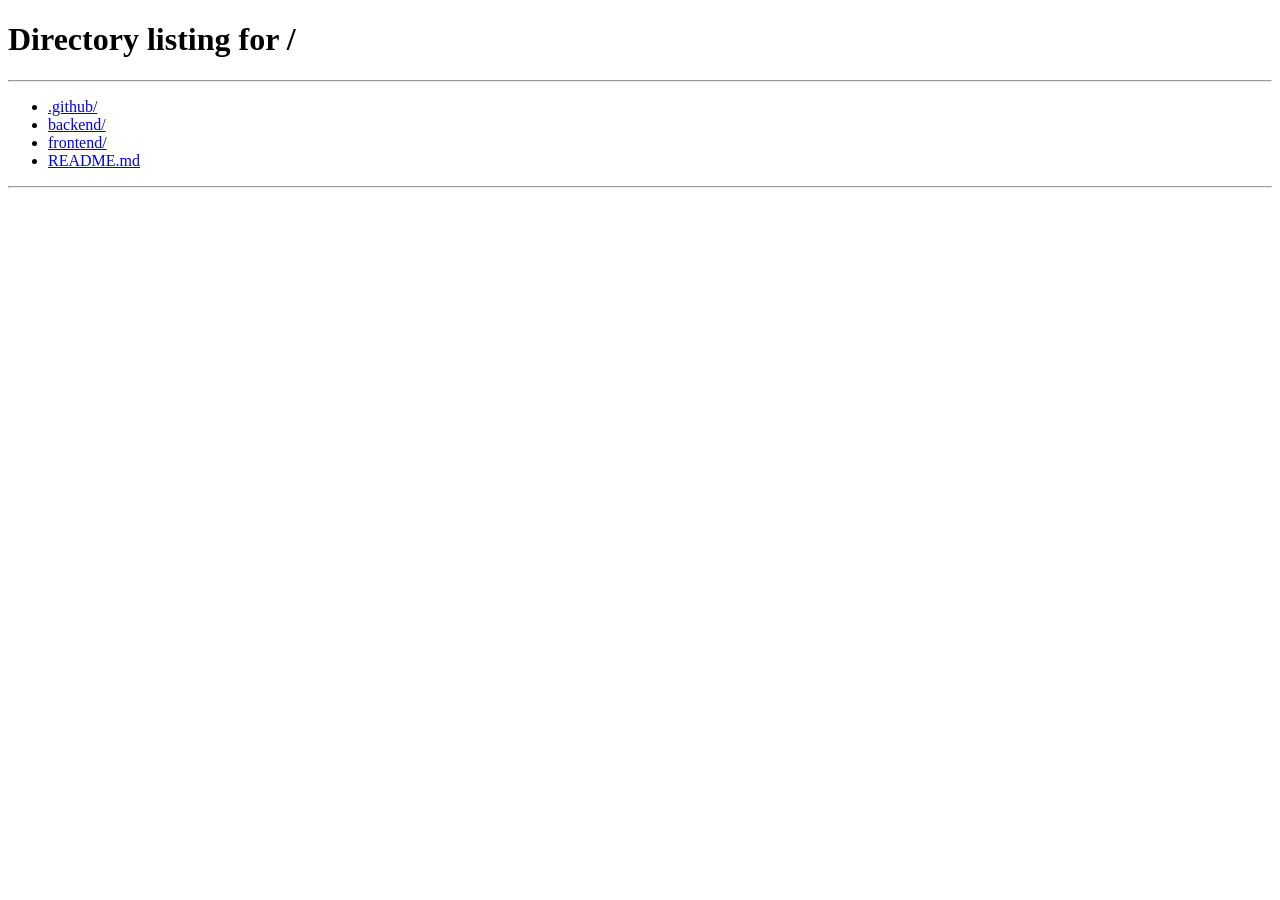
==== commit d496b7f2: "added more features" ====
--- a/frontend/index.html
+++ b/frontend/index.html
@@ -5,6 +5,13 @@
     <meta name="viewport" content="width=device-width, initial-scale=1.0">
     <title>Smart Digital Library</title>
     <link rel="stylesheet" href="style.css">
+    <script>
+        if (!localStorage.getItem("library_token") &&
+            !sessionStorage.getItem("library_token") &&
+            !localStorage.getItem("token")) {
+            window.location.replace("/");
+        }
+    </script>
 </head>
 
 <body>
@@ -38,6 +45,7 @@
     <div class="hero-content">
 
         <div class="hero-text">
+            <div class="logged-user" data-user-name></div>
             <div class="eyebrow">✦ AI-POWERED DIGITAL LIBRARY</div>
 
             <h1>
@@ -133,6 +141,18 @@
     </div>
 </section>
 
+<section class="account-dashboard" id="accountDashboard">
+    <div class="account-dashboard-header">
+        <div>
+            <span class="section-label">MY ACCOUNT</span>
+            <h2>Your borrowed books</h2>
+            <p id="accountSummary">Loading your account information...</p>
+        </div>
+        <a href="books.html" class="btn btn-primary">Explore Books →</a>
+    </div>
+    <div id="accountLoans" class="account-loan-table"></div>
+</section>
+
 <section class="stats-section">
     <div class="stats-grid">
         <div class="stat-card">
@@ -234,6 +254,7 @@
     </div>
 </footer>
 
+<script src="session.js"></script>
 <script src="script.js"></script>
 
 </body>
--- a/frontend/style.css
+++ b/frontend/style.css
@@ -28,6 +28,483 @@
 
 button {
     cursor: pointer;
+}
+
+button:disabled {
+    cursor: not-allowed;
+    opacity: .5;
+}
+
+.loans-panel {
+    margin-top: 24px;
+}
+
+.account-dashboard {
+    width: min(1180px, calc(100% - 40px));
+    margin: 32px auto 32px;
+    padding: 0;
+    overflow: hidden;
+    border: 1px solid #cbd8f7;
+    border-radius: 22px;
+    background: white;
+    box-shadow: 0 18px 45px rgba(46, 67, 135, .14);
+    position: relative;
+    z-index: 1;
+}
+
+.account-dashboard-header {
+    display: flex;
+    align-items: center;
+    justify-content: space-between;
+    gap: 20px;
+    padding: 26px 30px;
+    color: white;
+    background: linear-gradient(120deg, #172b68, #5146b8);
+}
+
+.account-dashboard-header .section-label {
+    color: #d7deff;
+}
+
+.account-dashboard-header h2 {
+    margin: 4px 0;
+    font-size: 28px;
+}
+
+.account-dashboard-header p {
+    margin: 0;
+    color: #dce4ff;
+    font-size: 13px;
+}
+
+.account-loan-table {
+    overflow-x: auto;
+    padding: 0 24px 18px;
+}
+
+.account-loan-head,
+.account-loan-row {
+    display: grid;
+    grid-template-columns: minmax(210px, 1.5fr) 115px 115px 100px 145px 70px;
+    align-items: center;
+    gap: 18px;
+    min-width: 850px;
+}
+
+.account-loan-head {
+    padding: 17px 8px 11px;
+    color: #98a2b3;
+    font-size: 10px;
+    font-weight: 800;
+    letter-spacing: .8px;
+}
+
+.account-loan-row {
+    padding: 16px 8px;
+    border-top: 1px solid #edf0f6;
+    color: #475467;
+    font-size: 12px;
+}
+
+.account-loan-entry {
+    border-top: 1px solid #edf0f6;
+}
+
+.account-loan-entry .account-loan-row {
+    border-top: 0;
+}
+
+.account-payment-actions {
+    padding: 0 8px 12px;
+    text-align: right;
+}
+
+.account-payment-actions button {
+    padding: 8px 13px;
+    font-size: 11px;
+}
+
+.account-payment-panel {
+    display: grid;
+    gap: 9px;
+    margin: 0 8px 16px;
+    padding: 15px;
+    border: 1px solid #f1d38b;
+    border-radius: 12px;
+    background: #fffaf0;
+}
+
+.account-payment-panel[hidden] {
+    display: none;
+}
+
+.account-payment-panel strong {
+    color: #7a4b00;
+    font-size: 13px;
+}
+
+.account-payment-panel small {
+    color: #806b4a;
+    font-size: 11px;
+}
+
+.account-payment-panel input {
+    min-height: 38px;
+    padding: 0 11px;
+    border: 1px solid #e2d2ad;
+    border-radius: 8px;
+    background: white;
+}
+
+.account-payment-choice {
+    display: flex;
+    flex-wrap: wrap;
+    gap: 9px;
+}
+
+.account-payment-choice .btn,
+.account-payment-panel > .btn {
+    padding: 9px 13px;
+    font-size: 11px;
+}
+
+.account-payment-qr {
+    width: 180px;
+    height: 180px;
+    border-radius: 10px;
+    background: white;
+}
+
+.account-book {
+    display: flex;
+    align-items: center;
+    gap: 10px;
+    color: #172b68;
+}
+
+.account-book-icon {
+    display: grid;
+    width: 36px;
+    height: 36px;
+    place-items: center;
+    border-radius: 10px;
+    background: #eef2ff;
+    font-size: 18px;
+}
+
+.account-loan-status {
+    width: max-content;
+    padding: 6px 10px;
+    border-radius: 999px;
+    font-size: 11px;
+    font-weight: 700;
+}
+
+.account-loan-status.on-time,
+.fine-clear {
+    color: #067647;
+}
+
+.account-loan-status.on-time {
+    background: #ecfdf3;
+}
+
+.account-loan-status.overdue,
+.fine-due {
+    color: #b42318;
+}
+
+.account-loan-status.overdue {
+    background: #fef3f2;
+}
+
+@media (max-width: 700px) {
+    .account-dashboard-header {
+        align-items: flex-start;
+        flex-direction: column;
+    }
+}
+
+.featured-loans-panel {
+    overflow: hidden;
+    border: 1px solid #c7d7ff;
+    background: linear-gradient(135deg, #f5f8ff 0%, #eef4ff 55%, #f9f6ff 100%);
+    box-shadow: 0 14px 35px rgba(65, 85, 160, .12);
+}
+
+.loans-highlight {
+    display: flex;
+    align-items: center;
+    justify-content: space-between;
+    gap: 20px;
+    padding: 22px 24px;
+    background: linear-gradient(120deg, #172b68, #4f46b5);
+    color: white;
+}
+
+.loans-highlight .section-label {
+    color: #cdd7ff;
+}
+
+.loans-highlight h2 {
+    margin: 5px 0 4px;
+    font-size: 25px;
+}
+
+.loans-highlight h2 span {
+    color: #cdd7ff;
+    font-size: 14px;
+    font-weight: 500;
+}
+
+.loans-highlight p {
+    margin: 0;
+    color: #dbe3ff;
+    font-size: 13px;
+}
+
+.loans-quota {
+    min-width: 92px;
+    padding: 12px;
+    border: 1px solid rgba(255,255,255,.3);
+    border-radius: 14px;
+    background: rgba(255,255,255,.13);
+    text-align: center;
+}
+
+.loans-quota strong,
+.loans-quota small {
+    display: block;
+}
+
+.loans-quota strong {
+    font-size: 24px;
+}
+
+.loans-quota small {
+    color: #dbe3ff;
+    font-size: 11px;
+}
+
+.featured-loans-panel #loansList {
+    padding: 4px 24px 18px;
+}
+
+.featured-loans-panel #loansList::before {
+    display: grid;
+    grid-template-columns: 1.4fr 105px 105px 1fr auto;
+    gap: 16px;
+    padding: 14px 0 8px 49px;
+    color: #98a2b3;
+    content: "BOOK                         BORROWED       DUE DATE       STATUS";
+    font-size: 10px;
+    font-weight: 800;
+    letter-spacing: 1px;
+}
+
+.featured-loans-panel .loan-row {
+    padding: 18px 0;
+}
+
+.fine-payment {
+    display: grid;
+    grid-template-columns: auto 1fr;
+    gap: 7px 10px;
+    width: 100%;
+    margin-top: 14px;
+    padding: 13px;
+    border: 1px solid #f1d38b;
+    border-radius: 12px;
+    background: #fffaf0;
+}
+
+.fine-payment strong,
+.fine-payment img,
+.fine-payment small,
+.fine-payment select,
+.fine-payment input,
+.fine-payment button {
+    grid-column: 1 / -1;
+}
+
+.fine-payment img {
+    width: 100px;
+    height: 100px;
+    border-radius: 8px;
+}
+
+@media (max-width: 760px) {
+    .loans-highlight {
+        align-items: flex-start;
+        flex-direction: column;
+    }
+
+    .featured-loans-panel #loansList::before {
+        display: none;
+    }
+
+    .loan-row {
+        display: grid;
+        grid-template-columns: 1fr 1fr;
+        gap: 14px;
+    }
+
+    .loan-book-cell,
+    .loan-status-cell,
+    .fine-payment,
+    .loan-return-btn {
+        grid-column: 1 / -1;
+    }
+}
+
+.loan-row {
+    display: flex;
+    align-items: flex-start;
+    gap: 16px;
+    padding: 14px 0;
+    border-bottom: 1px solid #e8edf5;
+}
+
+.loan-book-cell {
+    display: flex;
+    align-items: center;
+    gap: 11px;
+    flex: 1.4;
+    min-width: 180px;
+}
+
+.loan-book-icon {
+    display: grid;
+    width: 38px;
+    height: 38px;
+    place-items: center;
+    flex: 0 0 38px;
+    border-radius: 11px;
+    background: #e9efff;
+    font-size: 19px;
+}
+
+.loan-book-cell strong,
+.loan-book-cell small,
+.loan-date-cell strong,
+.loan-date-cell small,
+.loan-status-cell small {
+    display: block;
+}
+
+.loan-book-cell strong {
+    color: #172b68;
+    font-size: 14px;
+}
+
+.loan-date-cell,
+.loan-status-cell {
+    min-width: 105px;
+}
+
+.loan-date-cell small,
+.loan-status-cell small {
+    color: #7b879d;
+    font-size: 10px;
+    text-transform: uppercase;
+    letter-spacing: .4px;
+}
+
+.loan-date-cell strong {
+    margin-top: 3px;
+    color: #344054;
+    font-size: 12px;
+}
+
+.loan-status {
+    display: inline-block;
+    padding: 5px 9px;
+    border-radius: 999px;
+    font-size: 11px;
+    font-weight: 700;
+    white-space: nowrap;
+}
+
+.loan-status.on-time {
+    color: #067647;
+    background: #ecfdf3;
+}
+
+.loan-status.overdue {
+    color: #b42318;
+    background: #fef3f2;
+}
+
+.loan-return-btn {
+    margin-left: auto;
+    white-space: nowrap;
+}
+
+.loan-row small, .muted {
+    display: block;
+    color: #68748b;
+    font-size: 12px;
+}
+
+.borrow-btn {
+    width: 100%;
+    margin-top: 14px;
+}
+
+.login-prompt {
+    display: none;
+    position: fixed;
+    inset: 0;
+    z-index: 100;
+    align-items: center;
+    justify-content: center;
+    padding: 20px;
+    background: rgba(16, 24, 40, .55);
+}
+
+.login-prompt.open {
+    display: flex;
+}
+
+.login-prompt-card {
+    position: relative;
+    width: min(390px, 100%);
+    padding: 30px;
+    border-radius: 18px;
+    background: white;
+    text-align: center;
+    box-shadow: 0 20px 60px rgba(16, 24, 40, .25);
+}
+
+.login-prompt-icon {
+    margin-bottom: 10px;
+    font-size: 34px;
+}
+
+.login-prompt-card h2 {
+    margin-bottom: 7px;
+}
+
+.login-prompt-card p {
+    color: #667085;
+    font-size: 14px;
+}
+
+.login-prompt-close {
+    position: absolute;
+    top: 12px;
+    right: 14px;
+    border: 0;
+    background: transparent;
+    color: #667085;
+    font-size: 24px;
+}
+
+.login-prompt-actions {
+    display: flex;
+    justify-content: center;
+    gap: 10px;
+    margin-top: 22px;
 }
 
 /* NAVBAR */
@@ -421,9 +898,9 @@
 
 .stats-section {
     width: min(1120px,92%);
-    margin: -55px auto 0;
+    margin: 32px auto 0;
     position: relative;
-    z-index: 5;
+    z-index: 1;
 }
 
 .stats-grid {
@@ -649,6 +1126,12 @@
     color: white;
     font-size: 11px;
     font-weight: 800;
+}
+
+.search-hint {
+    margin: 8px 2px 0;
+    color: #8793a8;
+    font-size: 10px;
 }
 
 .filter-row {
@@ -2465,3 +2948,742 @@
         gap: 10px;
     }
 }
+
+/* ============================================================
+   ADMIN DASHBOARD
+   ============================================================ */
+
+.admin-body {
+    margin: 0;
+    background: #f5f7fb;
+    color: #182230;
+    min-height: 100vh;
+}
+
+.admin-body * {
+    box-sizing: border-box;
+}
+
+#adminApp {
+    min-height: 100vh;
+    display: flex;
+}
+
+.admin-sidebar {
+    width: 260px;
+    min-height: 100vh;
+    background: #101828;
+    color: white;
+    padding: 26px 18px;
+    display: flex;
+    flex-direction: column;
+    position: fixed;
+    left: 0;
+    top: 0;
+    bottom: 0;
+    z-index: 20;
+}
+
+.admin-logo {
+    display: flex;
+    align-items: center;
+    gap: 12px;
+    padding: 8px 10px 30px;
+}
+
+.admin-logo-icon {
+    width: 44px;
+    height: 44px;
+    border-radius: 13px;
+    display: grid;
+    place-items: center;
+    background: linear-gradient(135deg, #635bff, #8b5cf6);
+    font-size: 22px;
+}
+
+.admin-logo strong {
+    display: block;
+    font-size: 16px;
+}
+
+.admin-logo small {
+    display: block;
+    color: #98a2b3;
+    font-size: 9px;
+    letter-spacing: 1.5px;
+    margin-top: 4px;
+}
+
+.admin-nav {
+    display: flex;
+    flex-direction: column;
+    gap: 7px;
+}
+
+.admin-nav-item {
+    width: 100%;
+    border: 0;
+    background: transparent;
+    color: #98a2b3;
+    padding: 13px 15px;
+    border-radius: 10px;
+    text-align: left;
+    cursor: pointer;
+    display: flex;
+    align-items: center;
+    gap: 13px;
+    font-size: 14px;
+    transition: .2s ease;
+}
+
+.admin-nav-item span {
+    width: 20px;
+    text-align: center;
+}
+
+.admin-nav-item:hover,
+.admin-nav-item.active {
+    background: #1d2939;
+    color: white;
+}
+
+.admin-nav-item.active {
+    box-shadow: inset 3px 0 0 #7c5cff;
+}
+
+.admin-sidebar-bottom {
+    margin-top: auto;
+    display: flex;
+    flex-direction: column;
+    gap: 8px;
+}
+
+.admin-home-link,
+.admin-logout {
+    color: #98a2b3;
+    text-decoration: none;
+    padding: 12px 15px;
+    border-radius: 9px;
+    background: transparent;
+    border: 0;
+    text-align: left;
+    cursor: pointer;
+    font-size: 13px;
+}
+
+.admin-home-link:hover,
+.admin-logout:hover {
+    color: white;
+    background: #1d2939;
+}
+
+.admin-main {
+    width: calc(100% - 260px);
+    margin-left: 260px;
+    padding: 35px 42px;
+}
+
+.admin-topbar {
+    display: flex;
+    justify-content: space-between;
+    align-items: center;
+    margin-bottom: 30px;
+}
+
+.admin-eyebrow {
+    color: #6941c6;
+    font-size: 10px;
+    font-weight: 800;
+    letter-spacing: 1.8px;
+}
+
+.admin-topbar h1 {
+    margin: 6px 0 0;
+    font-size: 30px;
+    letter-spacing: -1px;
+}
+
+.admin-profile {
+    display: flex;
+    align-items: center;
+    gap: 11px;
+    background: white;
+    padding: 9px 15px 9px 9px;
+    border-radius: 13px;
+    border: 1px solid #eaecf0;
+}
+
+.admin-avatar,
+.table-avatar,
+.list-avatar {
+    display: grid;
+    place-items: center;
+    border-radius: 50%;
+    background: linear-gradient(135deg, #635bff, #8b5cf6);
+    color: white;
+    font-weight: 700;
+}
+
+.admin-avatar {
+    width: 38px;
+    height: 38px;
+}
+
+.admin-profile strong,
+.admin-profile small {
+    display: block;
+}
+
+.admin-profile strong {
+    font-size: 13px;
+}
+
+.admin-profile small {
+    color: #98a2b3;
+    font-size: 10px;
+    margin-top: 3px;
+}
+
+.admin-message {
+    min-height: 0;
+    margin-bottom: 12px;
+    padding: 0;
+    border-radius: 9px;
+    font-size: 13px;
+}
+
+.admin-message.success,
+.admin-message.error {
+    padding: 11px 15px;
+}
+
+.admin-message.success {
+    background: #ecfdf3;
+    color: #027a48;
+}
+
+.admin-message.error {
+    background: #fef3f2;
+    color: #b42318;
+}
+
+.admin-section {
+    display: none;
+}
+
+.admin-section.active {
+    display: block;
+}
+
+.admin-stat-grid {
+    display: grid;
+    grid-template-columns: repeat(4, 1fr);
+    gap: 18px;
+    margin-bottom: 22px;
+}
+
+.admin-stat-card {
+    background: white;
+    border: 1px solid #eaecf0;
+    border-radius: 16px;
+    padding: 21px;
+    display: flex;
+    align-items: center;
+    gap: 15px;
+    box-shadow: 0 4px 15px rgba(16,24,40,.035);
+}
+
+.admin-stat-card .stat-icon {
+    width: 46px;
+    height: 46px;
+    border-radius: 12px;
+    background: #f4f3ff;
+    display: grid;
+    place-items: center;
+    font-size: 20px;
+}
+
+.admin-stat-card small,
+.admin-stat-card strong {
+    display: block;
+}
+
+.admin-stat-card small {
+    color: #667085;
+    font-size: 11px;
+    margin-bottom: 5px;
+}
+
+.admin-stat-card strong {
+    font-size: 25px;
+}
+
+.admin-dashboard-grid {
+    display: grid;
+    grid-template-columns: 1fr 1fr;
+    gap: 22px;
+}
+
+.admin-panel {
+    background: white;
+    border: 1px solid #eaecf0;
+    border-radius: 17px;
+    overflow: hidden;
+    box-shadow: 0 4px 15px rgba(16,24,40,.035);
+}
+
+.admin-panel-header {
+    padding: 22px 24px;
+    display: flex;
+    align-items: center;
+    justify-content: space-between;
+    gap: 15px;
+    border-bottom: 1px solid #f2f4f7;
+}
+
+.admin-panel-header span {
+    color: #6941c6;
+    font-size: 9px;
+    font-weight: 800;
+    letter-spacing: 1.4px;
+}
+
+.admin-panel-header h2 {
+    margin: 5px 0 0;
+    font-size: 17px;
+}
+
+.admin-panel-header button {
+    border: 0;
+    background: #f4f3ff;
+    color: #6941c6;
+    padding: 8px 12px;
+    border-radius: 7px;
+    cursor: pointer;
+    font-size: 11px;
+    font-weight: 700;
+}
+
+.admin-list {
+    padding: 7px 20px 15px;
+}
+
+.admin-list-row {
+    display: flex;
+    align-items: center;
+    gap: 12px;
+    padding: 13px 3px;
+    border-bottom: 1px solid #f2f4f7;
+}
+
+.admin-list-row:last-child {
+    border-bottom: 0;
+}
+
+.list-avatar {
+    width: 35px;
+    height: 35px;
+    font-size: 12px;
+}
+
+.book-list-icon {
+    width: 35px;
+    height: 35px;
+    border-radius: 9px;
+    display: grid;
+    place-items: center;
+    background: #f4f3ff;
+}
+
+.list-main {
+    flex: 1;
+    min-width: 0;
+}
+
+.list-main strong,
+.list-main small {
+    display: block;
+}
+
+.list-main strong {
+    font-size: 12px;
+    white-space: nowrap;
+    overflow: hidden;
+    text-overflow: ellipsis;
+}
+
+.list-main small {
+    color: #98a2b3;
+    font-size: 10px;
+    margin-top: 3px;
+}
+
+.list-date {
+    color: #98a2b3;
+    font-size: 10px;
+}
+
+.availability-badge,
+.category-badge,
+.protected-badge {
+    display: inline-block;
+    border-radius: 20px;
+    padding: 5px 9px;
+    font-size: 10px;
+    font-weight: 700;
+}
+
+.availability-badge {
+    background: #ecfdf3;
+    color: #027a48;
+}
+
+.category-badge {
+    background: #f4f3ff;
+    color: #6941c6;
+}
+
+.protected-badge {
+    background: #f2f4f7;
+    color: #667085;
+}
+
+.admin-search input,
+.admin-actions input {
+    border: 1px solid #d0d5dd;
+    border-radius: 8px;
+    padding: 10px 12px;
+    outline: none;
+    font-size: 12px;
+    min-width: 210px;
+}
+
+.admin-search input:focus,
+.admin-actions input:focus {
+    border-color: #7f56d9;
+}
+
+.admin-actions {
+    display: flex;
+    gap: 9px;
+}
+
+.admin-primary-btn {
+    border: 0;
+    border-radius: 8px;
+    background: linear-gradient(135deg, #635bff, #7f56d9);
+    color: white;
+    padding: 10px 15px;
+    font-size: 12px;
+    font-weight: 700;
+    cursor: pointer;
+}
+
+.admin-primary-btn:hover {
+    opacity: .92;
+}
+
+.admin-table-wrapper {
+    overflow-x: auto;
+}
+
+.admin-table {
+    width: 100%;
+    border-collapse: collapse;
+    min-width: 850px;
+}
+
+.admin-table th {
+    background: #f9fafb;
+    color: #667085;
+    font-size: 10px;
+    text-transform: uppercase;
+    letter-spacing: .7px;
+    text-align: left;
+    padding: 12px 20px;
+}
+
+.admin-table td {
+    border-top: 1px solid #f2f4f7;
+    padding: 14px 20px;
+    font-size: 12px;
+    color: #344054;
+}
+
+.table-user {
+    display: flex;
+    align-items: center;
+    gap: 10px;
+}
+
+.table-avatar {
+    width: 32px;
+    height: 32px;
+    font-size: 11px;
+}
+
+.table-user strong,
+.table-user small,
+.book-table-title strong,
+.book-table-title small {
+    display: block;
+}
+
+.table-user strong,
+.book-table-title strong {
+    font-size: 12px;
+}
+
+.table-user small,
+.book-table-title small {
+    color: #98a2b3;
+    font-size: 9px;
+    margin-top: 3px;
+}
+
+.table-actions {
+    display: flex;
+    gap: 6px;
+}
+
+.edit-btn,
+.danger-btn {
+    border: 0;
+    padding: 7px 10px;
+    border-radius: 7px;
+    cursor: pointer;
+    font-size: 10px;
+    font-weight: 700;
+}
+
+.edit-btn {
+    background: #f4f3ff;
+    color: #6941c6;
+}
+
+.danger-btn {
+    background: #fef3f2;
+    color: #b42318;
+}
+
+.danger-btn:hover {
+    background: #fee4e2;
+}
+
+.table-empty,
+.empty-state {
+    text-align: center;
+    color: #98a2b3;
+    padding: 35px !important;
+}
+
+.activity-list {
+    padding: 5px 24px 20px;
+}
+
+.activity-row {
+    display: flex;
+    gap: 14px;
+    padding: 17px 0;
+    border-bottom: 1px solid #f2f4f7;
+}
+
+.activity-icon {
+    width: 38px;
+    height: 38px;
+    flex: 0 0 38px;
+    display: grid;
+    place-items: center;
+    border-radius: 10px;
+    background: #f4f3ff;
+}
+
+.activity-content strong {
+    font-size: 13px;
+}
+
+.activity-content p {
+    margin: 4px 0;
+    color: #667085;
+    font-size: 11px;
+}
+
+.activity-content small {
+    color: #98a2b3;
+    font-size: 9px;
+}
+
+.admin-modal {
+    display: none;
+    position: fixed;
+    inset: 0;
+    background: rgba(16,24,40,.55);
+    z-index: 100;
+    align-items: center;
+    justify-content: center;
+    padding: 20px;
+}
+
+.admin-modal.open {
+    display: flex;
+}
+
+.admin-modal-card {
+    width: min(650px, 100%);
+    background: white;
+    border-radius: 18px;
+    padding: 25px;
+    box-shadow: 0 20px 60px rgba(16,24,40,.2);
+}
+
+.admin-modal-header {
+    display: flex;
+    justify-content: space-between;
+    align-items: flex-start;
+    margin-bottom: 24px;
+}
+
+.admin-modal-header span {
+    color: #6941c6;
+    font-size: 9px;
+    font-weight: 800;
+    letter-spacing: 1.3px;
+}
+
+.admin-modal-header h2 {
+    margin: 5px 0 0;
+    font-size: 20px;
+}
+
+.admin-modal-header button {
+    border: 0;
+    background: #f2f4f7;
+    width: 32px;
+    height: 32px;
+    border-radius: 8px;
+    cursor: pointer;
+    font-size: 20px;
+}
+
+.admin-form-grid {
+    display: grid;
+    grid-template-columns: 1fr 1fr;
+    gap: 15px;
+}
+
+.admin-form-grid label,
+.admin-full-field {
+    color: #344054;
+    font-size: 11px;
+    font-weight: 700;
+}
+
+.admin-form-grid input,
+.admin-full-field textarea {
+    width: 100%;
+    margin-top: 7px;
+    border: 1px solid #d0d5dd;
+    border-radius: 8px;
+    padding: 11px;
+    outline: none;
+    font: inherit;
+    font-weight: 400;
+}
+
+.admin-full-field {
+    display: block;
+    margin-top: 15px;
+}
+
+.admin-form-grid input:focus,
+.admin-full-field textarea:focus {
+    border-color: #7f56d9;
+}
+
+.admin-modal-actions {
+    display: flex;
+    justify-content: flex-end;
+    gap: 9px;
+    margin-top: 22px;
+}
+
+.admin-cancel-btn {
+    border: 1px solid #d0d5dd;
+    background: white;
+    color: #344054;
+    padding: 10px 15px;
+    border-radius: 8px;
+    cursor: pointer;
+    font-size: 12px;
+}
+
+@media (max-width: 1000px) {
+
+    .admin-sidebar {
+        width: 220px;
+    }
+
+    .admin-main {
+        width: calc(100% - 220px);
+        margin-left: 220px;
+        padding: 25px;
+    }
+
+    .admin-stat-grid {
+        grid-template-columns: 1fr 1fr;
+    }
+
+    .admin-dashboard-grid {
+        grid-template-columns: 1fr;
+    }
+}
+
+@media (max-width: 700px) {
+
+    #adminApp {
+        display: block;
+    }
+
+    .admin-sidebar {
+        position: relative;
+        width: 100%;
+        min-height: auto;
+    }
+
+    .admin-nav {
+        flex-direction: row;
+        overflow-x: auto;
+    }
+
+    .admin-nav-item {
+        white-space: nowrap;
+    }
+
+    .admin-sidebar-bottom {
+        display: none;
+    }
+
+    .admin-main {
+        width: 100%;
+        margin-left: 0;
+        padding: 20px;
+    }
+
+    .admin-topbar {
+        align-items: flex-start;
+        gap: 15px;
+        flex-direction: column;
+    }
+
+    .admin-stat-grid {
+        grid-template-columns: 1fr;
+    }
+
+    .admin-form-grid {
+        grid-template-columns: 1fr;
+    }
+
+    .admin-actions {
+        flex-direction: column;
+    }
+}
